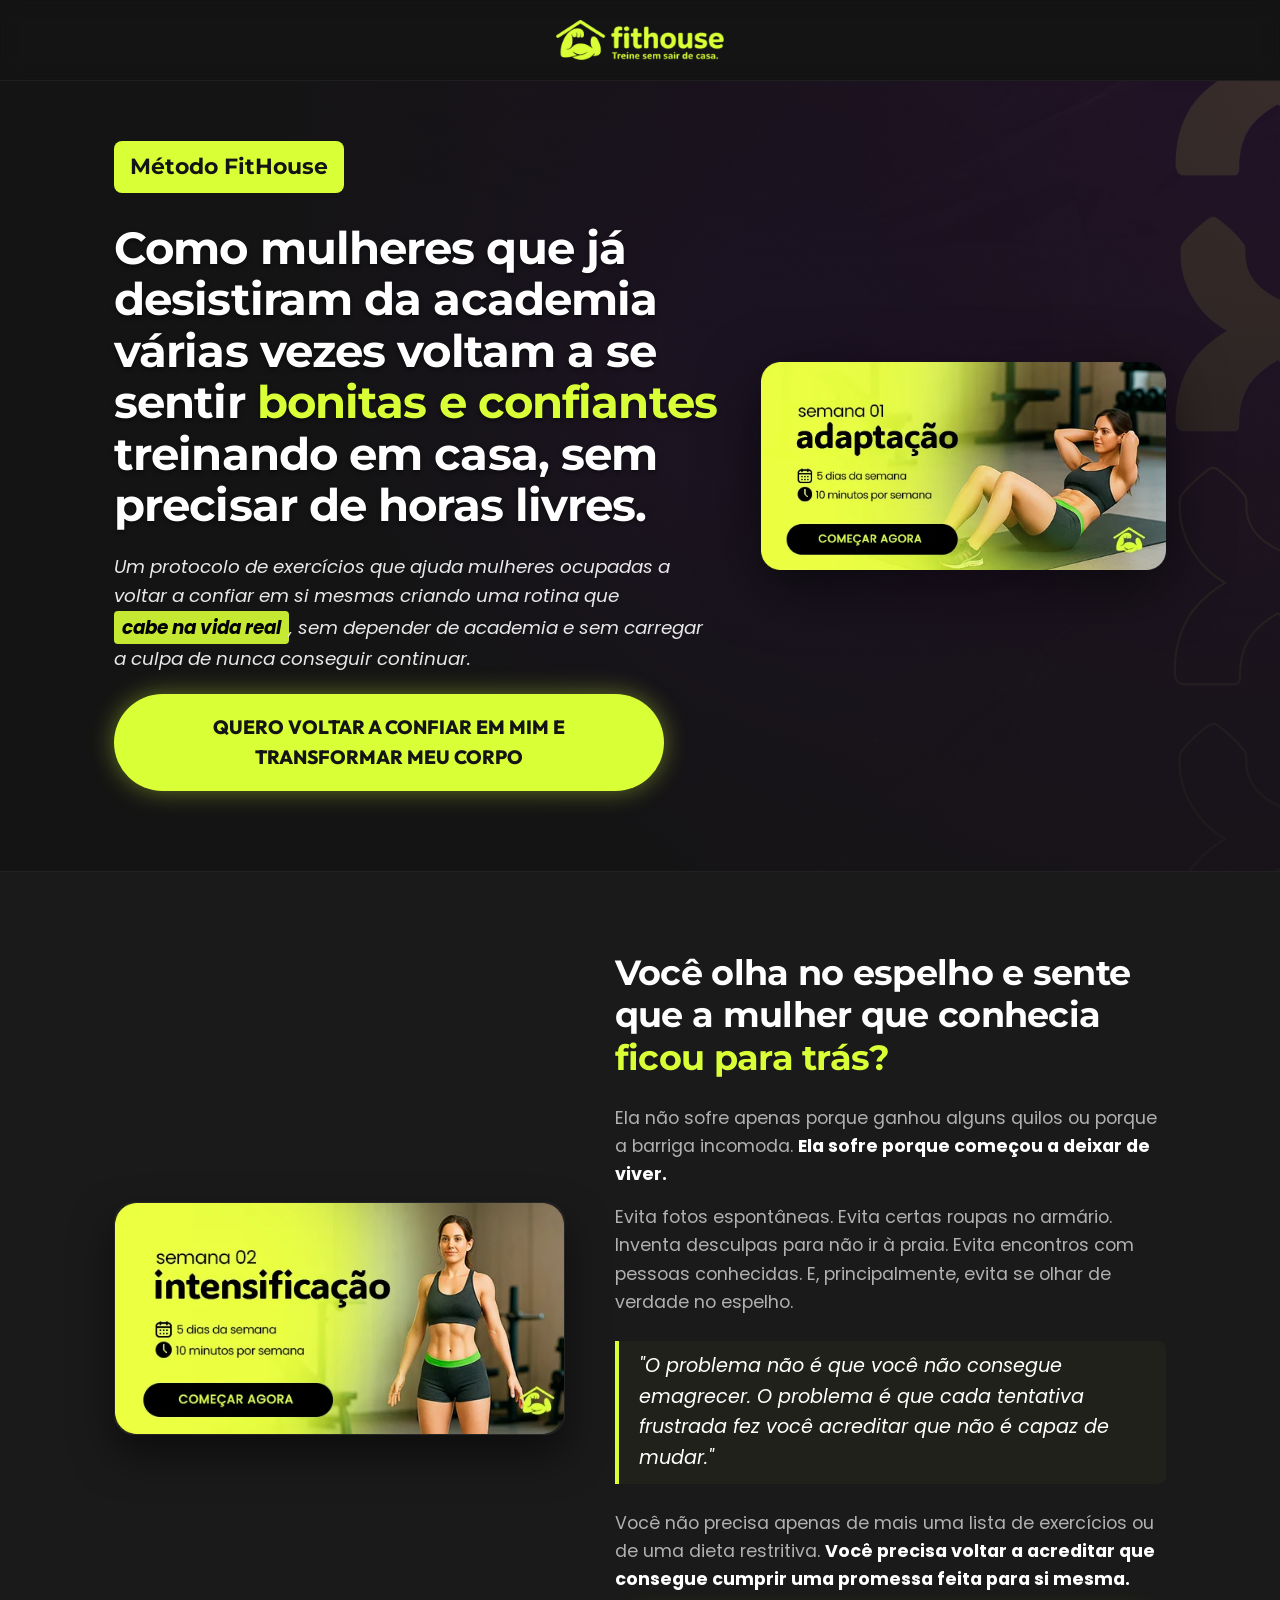
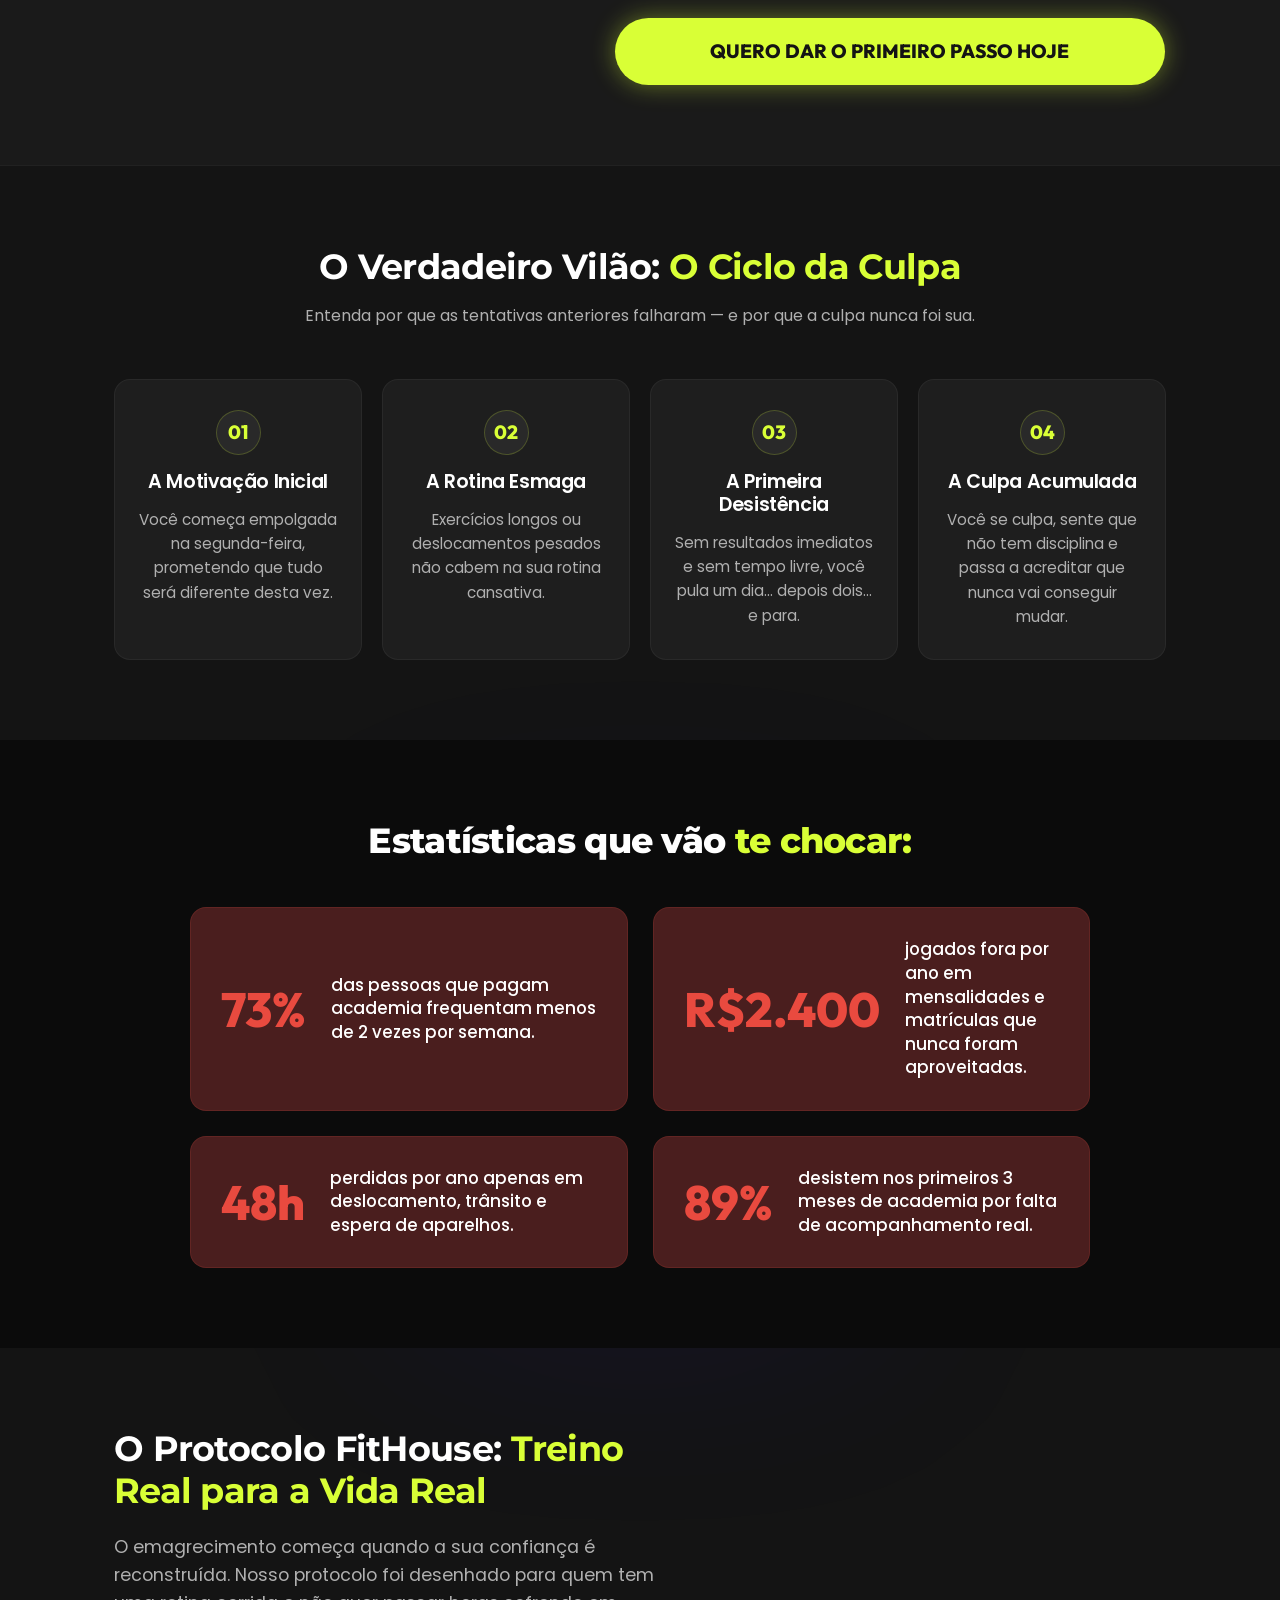
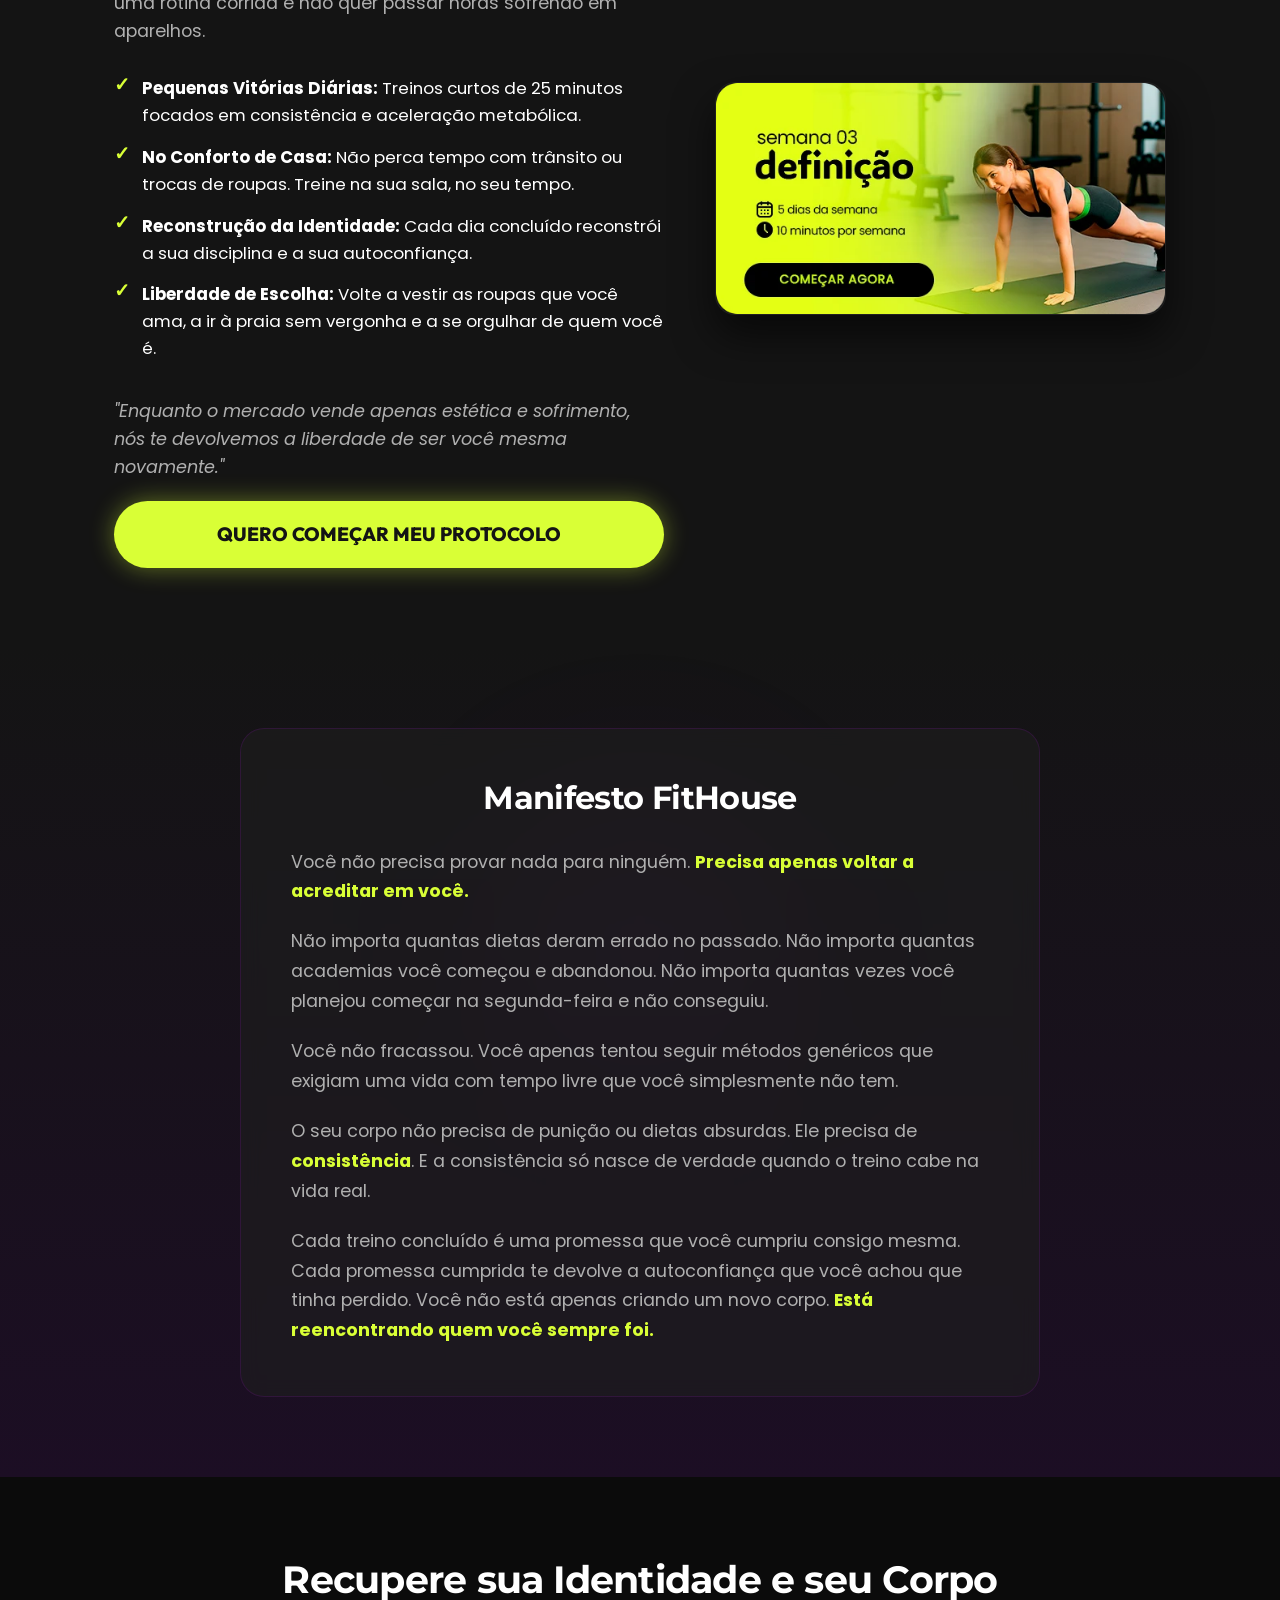
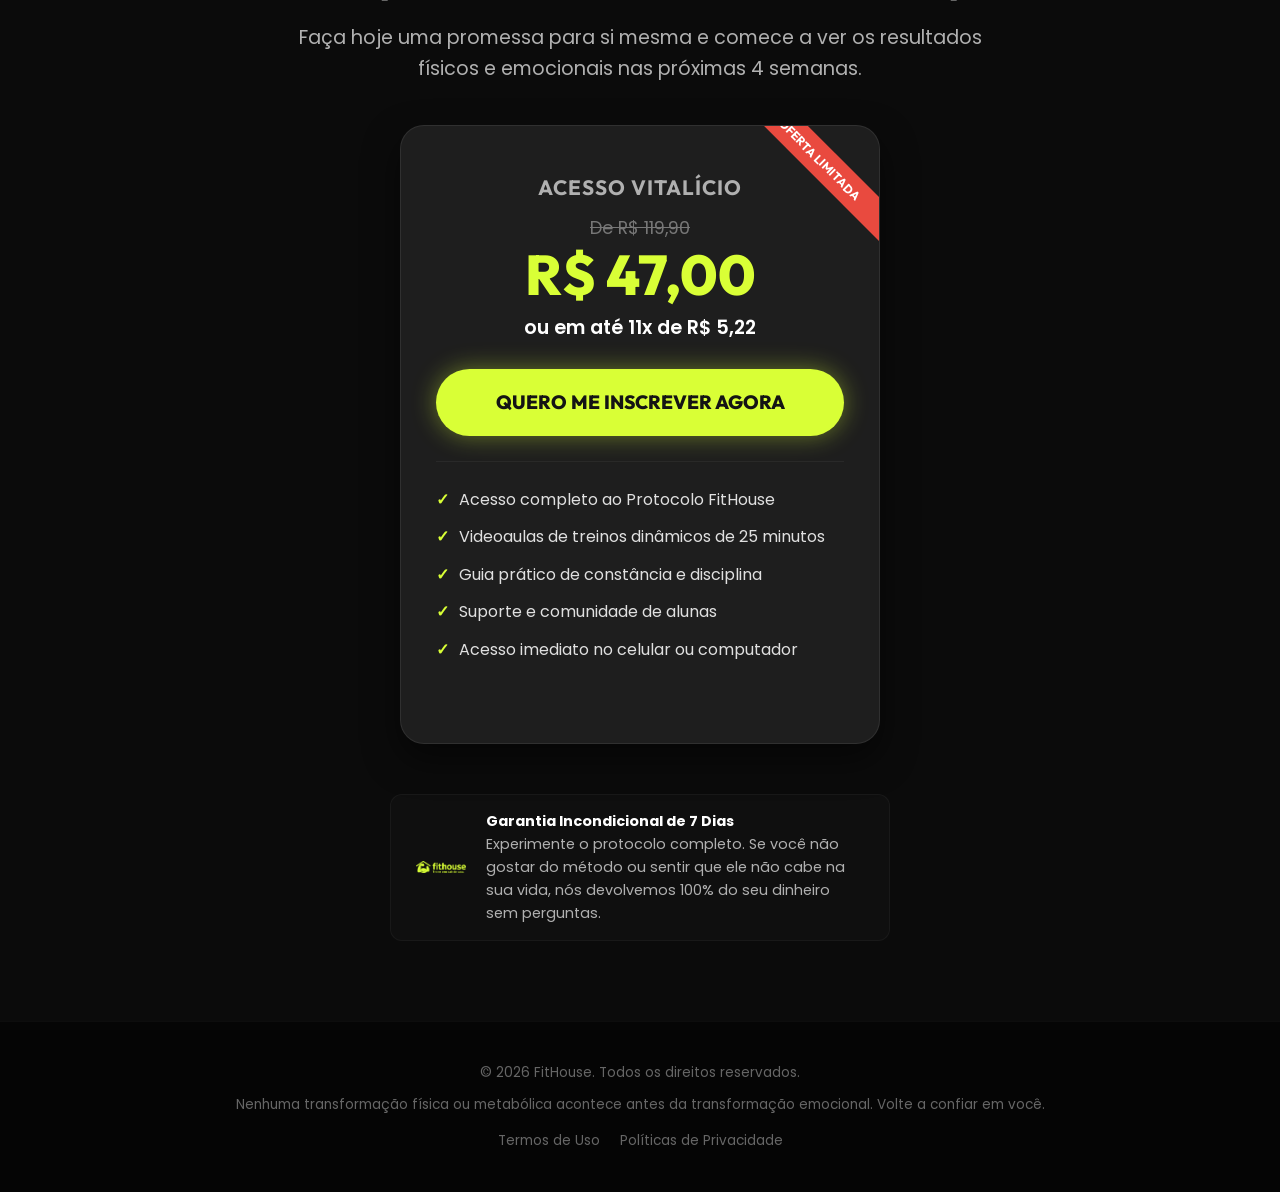
==== PÁGINA DE VENDAS/index.html @ 311f275c "feat: landing page setup" ====
<!DOCTYPE html>
<html lang="pt-BR">

<head>
  <meta charset="UTF-8">
  <meta name="viewport" content="width=device-width, initial-scale=1.0">
  <meta name="description"
    content="Protocolo FitHouse - Volte a confiar em si mesma e conquiste seu corpo definido com apenas 25 minutos diários em casa.">
  <title>Protocolo FitHouse - Volte a Confiar em Você</title>
  <link rel="stylesheet" href="style.css">
  <link rel="shortcut icon" href="../IMAGENS/WEBP/logo.webp" type="image/webp">
</head>

<body>

  <!-- Header -->
  <header>
    <div class="container">
      <img src="../IMAGENS/WEBP/logo.webp" alt="FitHouse Logo" class="logo" id="header-logo">
    </div>
  </header>

  <!-- Hero Section -->
  <section class="hero glow-bg" id="hero-section">
    <div class="container">
      <div class="hero-grid">
        <div class="hero-text">
          <span class="hero-subtag" id="hero-badge">Método FitHouse</span>
          <h1 class="hero-headline" id="main-headline">
            Como mulheres que já desistiram da academia várias vezes voltam a se sentir <span class="text-lime">bonitas
              e confiantes</span> treinando em casa, sem precisar de horas livres.
          </h1>
          <p class="hero-subtitle">
            Um protocolo de exercícios que ajuda mulheres ocupadas a voltar a confiar em si mesmas criando uma rotina
            que <span class="highlight-bg">cabe na vida real</span>, sem depender de academia e sem carregar a culpa de
            nunca conseguir continuar.
          </p>
          <a href="https://pay.kiwify.com.br/qirj2DN" class="btn-cta" id="cta-hero">
            Quero voltar a confiar em mim e transformar meu corpo
          </a>
        </div>
        <div class="hero-image-wrapper">
          <img src="../IMAGENS/WEBP/1.webp" alt="FitHouse Mockup Oficial" class="hero-img" id="hero-mockup">
        </div>
      </div>
    </div>
  </section>

  <!-- Connection / Emotional Section -->
  <section class="emotional section-padding glow-bg" id="connection-section">
    <div class="container">
      <div class="emotional-container">
        <div class="emotional-image">
          <img src="../IMAGENS/WEBP/2.webp" alt="Recuperando a Confiança" id="emotional-img">
        </div>
        <div class="emotional-content">
          <h2 class="emotional-title" id="emotional-headline">
            Você olha no espelho e sente que a mulher que conhecia <span class="text-lime">ficou para trás?</span>
          </h2>
          <div class="emotional-text">
            <p>
              Ela não sofre apenas porque ganhou alguns quilos ou porque a barriga incomoda. <strong>Ela sofre porque
                começou a deixar de viver.</strong>
            </p>
            <p>
              Evita fotos espontâneas. Evita certas roupas no armário. Inventa desculpas para não ir à praia. Evita
              encontros com pessoas conhecidas. E, principalmente, evita se olhar de verdade no espelho.
            </p>
            <div class="emotional-quote" id="emotional-quote-text">
              "O problema não é que você não consegue emagrecer. O problema é que cada tentativa frustrada fez você
              acreditar que não é capaz de mudar."
            </div>
            <p>
              Você não precisa apenas de mais uma lista de exercícios ou de uma dieta restritiva. <strong>Você precisa
                voltar a acreditar que consegue cumprir uma promessa feita para si mesma.</strong>
            </p>
          </div>
          <a href="https://pay.kiwify.com.br/qirj2DN" class="btn-cta" id="cta-emotional">
            Quero dar o primeiro passo hoje
          </a>
        </div>
      </div>
    </div>
  </section>

  <!-- The Guilt Cycle -->
  <section class="cycle section-padding" id="guilt-cycle-section">
    <div class="container">
      <div class="cycle-title-area">
        <h2 id="cycle-headline">O Verdadeiro Vilão: <span class="text-lime">O Ciclo da Culpa</span></h2>
        <p>Entenda por que as tentativas anteriores falharam — e por que a culpa nunca foi sua.</p>
      </div>
      <div class="cycle-grid">
        <div class="cycle-card" id="cycle-card-1">
          <div class="cycle-num">01</div>
          <h3>A Motivação Inicial</h3>
          <p>Você começa empolgada na segunda-feira, prometendo que tudo será diferente desta vez.</p>
        </div>
        <div class="cycle-card" id="cycle-card-2">
          <div class="cycle-num">02</div>
          <h3>A Rotina Esmaga</h3>
          <p>Exercícios longos ou deslocamentos pesados não cabem na sua rotina cansativa.</p>
        </div>
        <div class="cycle-card" id="cycle-card-3">
          <div class="cycle-num">03</div>
          <h3>A Primeira Desistência</h3>
          <p>Sem resultados imediatos e sem tempo livre, você pula um dia... depois dois... e para.</p>
        </div>
        <div class="cycle-card" id="cycle-card-4">
          <div class="cycle-num">04</div>
          <h3>A Culpa Acumulada</h3>
          <p>Você se culpa, sente que não tem disciplina e passa a acreditar que nunca vai conseguir mudar.</p>
        </div>
      </div>
    </div>
  </section>

  <!-- Statistics Section -->
  <section class="stats section-padding glow-bg" id="statistics-section">
    <div class="container">
      <h2 class="stats-title" id="stats-headline">Estatísticas que vão <span class="text-lime">te chocar:</span></h2>
      <div class="stats-grid">
        <div class="stats-card" id="stats-card-1">
          <div class="stats-number">73%</div>
          <div class="stats-desc">das pessoas que pagam academia frequentam menos de 2 vezes por semana.</div>
        </div>
        <div class="stats-card" id="stats-card-2">
          <div class="stats-number">R$2.400</div>
          <div class="stats-desc">jogados fora por ano em mensalidades e matrículas que nunca foram aproveitadas.</div>
        </div>
        <div class="stats-card" id="stats-card-3">
          <div class="stats-number">48h</div>
          <div class="stats-desc">perdidas por ano apenas em deslocamento, trânsito e espera de aparelhos.</div>
        </div>
        <div class="stats-card" id="stats-card-4">
          <div class="stats-number">89%</div>
          <div class="stats-desc">desistem nos primeiros 3 meses de academia por falta de acompanhamento real.</div>
        </div>
      </div>
    </div>
  </section>

  <!-- Presentation / Method -->
  <section class="method section-padding" id="method-section">
    <div class="container">
      <div class="method-grid">
        <div class="method-content">
          <h2 class="method-title" id="method-headline">O Protocolo FitHouse: <span class="text-lime">Treino Real para a
              Vida Real</span></h2>
          <p class="method-text">
            O emagrecimento começa quando a sua confiança é reconstruída. Nosso protocolo foi desenhado para quem tem
            uma rotina corrida e não quer passar horas sofrendo em aparelhos.
          </p>
          <ul class="method-bullets">
            <li>
              <span><strong>Pequenas Vitórias Diárias:</strong> Treinos curtos de 25 minutos focados em consistência e
                aceleração metabólica.</span>
            </li>
            <li>
              <span><strong>No Conforto de Casa:</strong> Não perca tempo com trânsito ou trocas de roupas. Treine na
                sua sala, no seu tempo.</span>
            </li>
            <li>
              <span><strong>Reconstrução da Identidade:</strong> Cada dia concluído reconstrói a sua disciplina e a sua
                autoconfiança.</span>
            </li>
            <li>
              <span><strong>Liberdade de Escolha:</strong> Volte a vestir as roupas que você ama, a ir à praia sem
                vergonha e a se orgulhar de quem você é.</span>
            </li>
          </ul>
          <p class="method-text" style="margin-top: 15px; font-style: italic;">
            "Enquanto o mercado vende apenas estética e sofrimento, nós te devolvemos a liberdade de ser você mesma
            novamente."
          </p>
          <a href="https://pay.kiwify.com.br/qirj2DN" class="btn-cta" id="cta-method">
            Quero começar meu protocolo
          </a>
        </div>
        <div class="method-image">
          <img src="../IMAGENS/WEBP/3.webp" alt="Exercício Prático FitHouse" id="method-img">
        </div>
      </div>
    </div>
  </section>

  <!-- Manifesto Section -->
  <section class="manifesto section-padding glow-bg" id="manifesto-section">
    <div class="container">
      <div class="manifesto-box">
        <h2 class="manifesto-title" id="manifesto-headline">Manifesto FitHouse</h2>
        <div class="manifesto-text">
          <p>Você não precisa provar nada para ninguém. <strong>Precisa apenas voltar a acreditar em você.</strong></p>
          <p>Não importa quantas dietas deram errado no passado. Não importa quantas academias você começou e abandonou.
            Não importa quantas vezes você planejou começar na segunda-feira e não conseguiu.</p>
          <p>Você não fracassou. Você apenas tentou seguir métodos genéricos que exigiam uma vida com tempo livre que
            você simplesmente não tem.</p>
          <p>O seu corpo não precisa de punição ou dietas absurdas. Ele precisa de <strong>consistência</strong>. E a
            consistência só nasce de verdade quando o treino cabe na vida real.</p>
          <p>Cada treino concluído é uma promessa que você cumpriu consigo mesma. Cada promessa cumprida te devolve a
            autoconfiança que você achou que tinha perdido. Você não está apenas criando um novo corpo. <strong>Está
              reencontrando quem você sempre foi.</strong></p>
        </div>
      </div>
    </div>
  </section>

  <!-- Pricing / Checkout Section -->
  <section class="checkout section-padding glow-bg" id="checkout-pricing-section">
    <div class="container">
      <h2 class="checkout-headline" id="checkout-headline-text">Recupere sua Identidade e seu Corpo</h2>
      <p class="checkout-subtitle">
        Faça hoje uma promessa para si mesma e comece a ver os resultados físicos e emocionais nas próximas 4 semanas.
      </p>

      <!-- Pricing Box -->
      <div class="pricing-box" id="pricing-box-card">
        <div class="pricing-name">Acesso Vitalício</div>
        <div class="price-old">De R$ 119,90</div>
        <div class="price-new">R$ 47,00</div>
        <div class="price-installments">ou em até 11x de R$ 5,22</div>

        <a href="https://pay.kiwify.com.br/qirj2DN" class="btn-cta" id="cta-pricing-buy">
          Quero me inscrever agora
        </a>

        <ul class="pricing-features">
          <li>Acesso completo ao Protocolo FitHouse</li>
          <li>Videoaulas de treinos dinâmicos de 25 minutos</li>
          <li>Guia prático de constância e disciplina</li>
          <li>Suporte e comunidade de alunas</li>
          <li>Acesso imediato no celular ou computador</li>
        </ul>
      </div>

      <!-- Guarantee Box -->
      <div class="guarantee-box" id="guarantee-badge">
        <img src="../IMAGENS/WEBP/logo.webp" alt="Garantia FitHouse" style="width: 50px; height: auto;">
        <div class="guarantee-text">
          <p><strong>Garantia Incondicional de 7 Dias</strong></p>
          <p>Experimente o protocolo completo. Se você não gostar do método ou sentir que ele não cabe na sua vida, nós
            devolvemos 100% do seu dinheiro sem perguntas.</p>
        </div>
      </div>

    </div>
  </section>

  <!-- Footer -->
  <footer>
    <div class="container">
      <p>&copy; 2026 FitHouse. Todos os direitos reservados.</p>
      <p>Nenhuma transformação física ou metabólica acontece antes da transformação emocional. Volte a confiar em você.
      </p>
      <div class="footer-links">
        <a href="#">Termos de Uso</a>
        <a href="#">Políticas de Privacidade</a>
      </div>
    </div>
  </footer>

</body>

</html>
---- PÁGINA DE VENDAS/style.css ----
@import url('https://fonts.googleapis.com/css2?family=Montserrat:ital,wght@0,300;0,400;0,600;0,700;0,800;1,400;1,700&family=Poppins:wght@400;500;600;700&family=Outfit:wght@400;600;700;800&display=swap');

/* Design Tokens & Variables */
:root {
  --bg-color: #141414;
  --text-primary: #FFFFFF;
  --text-secondary: #B0B0B0;
  --accent-lime: #D9FF36;
  --accent-lime-hover: #c4e62d;
  --accent-purple: #A713DC;
  --accent-blue: #0207FD;
  --bg-wine: #4A1E1E;
  --accent-red: #E94A3F;
  --card-bg: #1e1e1e;
  --font-montserrat: 'Montserrat', sans-serif;
  --font-poppins: 'Poppins', sans-serif;
  --font-outfit: 'Outfit', sans-serif;
  --max-width: 1100px;
}

/* Reset & Base Styles */
* {
  margin: 0;
  padding: 0;
  box-sizing: border-box;
  scroll-behavior: smooth;
}

body {
  background-color: var(--bg-color);
  color: var(--text-primary);
  font-family: var(--font-poppins);
  line-height: 1.6;
  overflow-x: hidden;
  -webkit-font-smoothing: antialiased;
}

a {
  text-decoration: none;
  color: inherit;
}

img {
  max-width: 100%;
  height: auto;
  display: block;
}

/* Typography Utilities */
h1,
h2,
h3,
h4 {
  font-family: var(--font-montserrat);
  font-weight: 700;
  letter-spacing: -0.02em;
  line-height: 1.2;
}

p {
  color: var(--text-secondary);
}

.text-lime {
  color: var(--accent-lime);
}

.highlight-bg {
  background-color: var(--accent-lime);
  color: #000000 !important;
  padding: 2px 8px;
  border-radius: 4px;
  font-weight: 700;
  display: inline-block;
}

/* Layout Containers */
.container {
  width: 100%;
  max-width: var(--max-width);
  margin: 0 auto;
  padding: 0 24px;
}

.section-padding {
  padding: 80px 0;
}

@media (max-width: 768px) {
  .section-padding {
    padding: 50px 0;
  }
}

/* Glow Background Effects */
.glow-bg {
  position: relative;
}

.glow-bg::before {
  content: "";
  position: absolute;
  top: 10%;
  left: 50%;
  transform: translateX(-50%);
  width: 600px;
  height: 600px;
  background: radial-gradient(circle, rgba(167, 19, 220, 0.15) 0%, rgba(2, 7, 253, 0.05) 50%, rgba(0, 0, 0, 0) 100%);
  z-index: -1;
  pointer-events: none;
  filter: blur(80px);
}

/* Header */
header {
  padding: 20px 0;
  background-color: rgba(20, 20, 20, 0.8);
  backdrop-filter: blur(10px);
  position: sticky;
  top: 0;
  z-index: 100;
  border-bottom: 1px solid rgba(255, 255, 255, 0.05);
}

header .container {
  display: flex;
  justify-content: center;
  align-items: center;
}

.logo {
  height: 40px;
  width: auto;
}

/* Buttons (CTA) */
.btn-cta {
  display: inline-block;
  background-color: var(--accent-lime);
  color: var(--bg-color);
  font-family: var(--font-outfit);
  font-weight: 800;
  font-size: 1.2rem;
  text-transform: uppercase;
  padding: 18px 36px;
  border-radius: 50px;
  border: none;
  cursor: pointer;
  box-shadow: 0 0 25px rgba(217, 255, 54, 0.4);
  transition: all 0.3s cubic-bezier(0.25, 0.8, 0.25, 1);
  text-align: center;
  width: 100%;
  max-width: 550px;
  animation: pulse 2s infinite;
}

.btn-cta:hover {
  background-color: var(--accent-lime-hover);
  box-shadow: 0 0 35px rgba(217, 255, 54, 0.6);
  transform: translateY(-2px);
}

.btn-cta:active {
  transform: translateY(1px);
}

@keyframes pulse {
  0% {
    box-shadow: 0 0 0 0 rgba(217, 255, 54, 0.5);
  }

  70% {
    box-shadow: 0 0 0 15px rgba(217, 255, 54, 0);
  }

  100% {
    box-shadow: 0 0 0 0 rgba(217, 255, 54, 0);
  }
}

/* Hero Section */
.hero {
  position: relative;
  overflow: hidden;
  padding: 60px 0 80px 0;
  background: radial-gradient(circle at top right, rgba(167, 19, 220, 0.1) 0%, rgba(20, 20, 20, 1) 70%);
}

.hero::after {
  content: '';
  position: absolute;
  width: 100%;
  height: 100%;
  top: 0;
  left: 0;
  background-image: url('../IMAGENS/WEBP/backgound.webp');
  background-size: cover;
  background-position: center;
  opacity: 0.12;
  z-index: -2;
  pointer-events: none;
}

.hero-grid {
  display: grid;
  grid-template-columns: 1.2fr 0.8fr;
  gap: 40px;
  align-items: center;
}

.hero-text {
  display: flex;
  flex-direction: column;
  gap: 20px;
  align-items: flex-start;
}

.hero-headline {
  font-size: 2.8rem;
  line-height: 1.15;
  color: var(--text-primary);
  text-shadow: 0 2px 4px rgba(0, 0, 0, 0.5);
}

.hero-headline span.gradient {
  background: linear-gradient(135deg, #FFF 40%, var(--accent-lime) 100%);
  -webkit-background-clip: text;
  -webkit-text-fill-color: transparent;
}

.hero-subtag {
  font-family: var(--font-montserrat);
  font-size: 1.4rem;
  font-weight: 700;
  background-color: var(--accent-lime);
  color: var(--bg-color);
  padding: 8px 16px;
  border-radius: 8px;
  margin-bottom: 10px;
}

.hero-subtitle {
  font-size: 1.15rem;
  color: var(--text-primary);
  opacity: 0.9;
  font-style: italic;
  font-weight: 400;
  max-width: 600px;
}

.hero-subtitle span {
  color: var(--accent-lime);
  font-weight: 700;
}

.hero-image-wrapper {
  position: relative;
  display: flex;
  justify-content: center;
}

.hero-image-wrapper::before {
  content: "";
  position: absolute;
  width: 110%;
  height: 110%;
  background: radial-gradient(circle, rgba(167, 19, 220, 0.25) 0%, rgba(0, 0, 0, 0) 70%);
  z-index: -1;
  filter: blur(30px);
}

.hero-img {
  width: 100%;
  max-width: 440px;
  filter: drop-shadow(0 15px 30px rgba(0, 0, 0, 0.6));
  animation: float 6s ease-in-out infinite;
}

@keyframes float {
  0% {
    transform: translateY(0px);
  }

  50% {
    transform: translateY(-12px);
  }

  100% {
    transform: translateY(0px);
  }
}

@media (max-width: 991px) {
  .hero-grid {
    grid-template-columns: 1fr;
    text-align: center;
    gap: 30px;
  }

  .hero-text {
    align-items: center;
  }

  .hero-headline {
    font-size: 2.2rem;
  }

  .hero-image-wrapper {
    order: -1;
    /* Image first on mobile */
  }

  .hero-img {
    max-width: 320px;
  }
}

/* Emotional Section */
.emotional {
  background-color: #1a1a1a;
  border-top: 1px solid rgba(255, 255, 255, 0.03);
  border-bottom: 1px solid rgba(255, 255, 255, 0.03);
}

.emotional-container {
  display: grid;
  grid-template-columns: 0.9fr 1.1fr;
  gap: 50px;
  align-items: center;
}

.emotional-image {
  border-radius: 20px;
  overflow: hidden;
  box-shadow: 0 20px 40px rgba(0, 0, 0, 0.5);
  border: 1px solid rgba(255, 255, 255, 0.05);
}

.emotional-image img {
  width: 100%;
  transition: transform 0.5s ease;
}

.emotional-image:hover img {
  transform: scale(1.03);
}

.emotional-content {
  display: flex;
  flex-direction: column;
  gap: 25px;
}

.emotional-title {
  font-size: 2.2rem;
  color: var(--text-primary);
  line-height: 1.2;
}

.emotional-text {
  font-size: 1.1rem;
  color: var(--text-secondary);
  display: flex;
  flex-direction: column;
  gap: 15px;
}

.emotional-text strong {
  color: var(--text-primary);
}

.emotional-quote {
  border-left: 4px solid var(--accent-lime);
  padding-left: 20px;
  margin: 10px 0;
  font-style: italic;
  font-size: 1.2rem;
  color: #fff;
  background: rgba(217, 255, 54, 0.03);
  padding-top: 10px;
  padding-bottom: 10px;
  border-radius: 0 8px 8px 0;
}

@media (max-width: 991px) {
  .emotional-container {
    grid-template-columns: 1fr;
    gap: 30px;
  }

  .emotional-title {
    font-size: 1.8rem;
  }
}

/* The Guilt Cycle */
.cycle-title-area {
  text-align: center;
  margin-bottom: 50px;
}

.cycle-title-area h2 {
  font-size: 2.2rem;
  margin-bottom: 15px;
}

.cycle-grid {
  display: grid;
  grid-template-columns: repeat(4, 1fr);
  gap: 20px;
  position: relative;
}

.cycle-card {
  background-color: var(--card-bg);
  padding: 30px 24px;
  border-radius: 16px;
  border: 1px solid rgba(255, 255, 255, 0.05);
  display: flex;
  flex-direction: column;
  align-items: center;
  text-align: center;
  gap: 15px;
  position: relative;
  transition: all 0.3s ease;
}

.cycle-card:hover {
  transform: translateY(-5px);
  border-color: rgba(217, 255, 54, 0.2);
  box-shadow: 0 10px 25px rgba(0, 0, 0, 0.3);
}

.cycle-num {
  width: 45px;
  height: 45px;
  border-radius: 50%;
  background-color: rgba(255, 255, 255, 0.05);
  display: flex;
  justify-content: center;
  align-items: center;
  font-family: var(--font-outfit);
  font-weight: 800;
  font-size: 1.2rem;
  color: var(--accent-lime);
  border: 1px solid rgba(217, 255, 54, 0.2);
}

.cycle-card h3 {
  font-size: 1.2rem;
  font-family: var(--font-poppins);
  font-weight: 600;
}

.cycle-card p {
  font-size: 0.95rem;
}

@media (max-width: 991px) {
  .cycle-grid {
    grid-template-columns: repeat(2, 1fr);
  }
}

@media (max-width: 576px) {
  .cycle-grid {
    grid-template-columns: 1fr;
  }
}

/* Statistics Section */
.stats {
  background-color: #0b0b0b;
}

.stats-title {
  text-align: center;
  font-size: 2.2rem;
  margin-bottom: 45px;
  font-family: var(--font-montserrat);
  font-weight: 800;
}

.stats-grid {
  display: grid;
  grid-template-columns: repeat(2, 1fr);
  gap: 25px;
  max-width: 900px;
  margin: 0 auto;
}

.stats-card {
  background-color: var(--bg-wine);
  border-radius: 16px;
  padding: 30px;
  border: 1px solid rgba(233, 74, 63, 0.15);
  display: flex;
  align-items: center;
  gap: 25px;
  transition: transform 0.3s ease;
}

.stats-card:hover {
  transform: scale(1.02);
}

.stats-number {
  font-family: var(--font-outfit);
  font-size: 3rem;
  font-weight: 800;
  color: var(--accent-red);
  line-height: 1;
  white-space: nowrap;
}

.stats-desc {
  font-family: var(--font-poppins);
  font-weight: 500;
  font-size: 1.05rem;
  color: #FFFFFF;
  line-height: 1.4;
}

@media (max-width: 768px) {
  .stats-grid {
    grid-template-columns: 1fr;
  }

  .stats-card {
    padding: 20px;
    gap: 15px;
  }

  .stats-number {
    font-size: 2.5rem;
  }

  .stats-desc {
    font-size: 0.95rem;
  }
}

/* Method Section */
.method-grid {
  display: grid;
  grid-template-columns: 1.1fr 0.9fr;
  gap: 50px;
  align-items: center;
}

.method-content {
  display: flex;
  flex-direction: column;
  gap: 20px;
}

.method-title {
  font-size: 2.2rem;
}

.method-text {
  font-size: 1.1rem;
}

.method-bullets {
  list-style: none;
  display: flex;
  flex-direction: column;
  gap: 15px;
  margin-top: 10px;
}

.method-bullets li {
  display: flex;
  align-items: flex-start;
  gap: 12px;
  font-size: 1.05rem;
}

.method-bullets li::before {
  content: "✓";
  color: var(--accent-lime);
  font-weight: 900;
  font-size: 1.2rem;
  line-height: 1;
}

.method-bullets strong {
  color: #fff;
}

.method-image {
  border-radius: 20px;
  overflow: hidden;
  box-shadow: 0 20px 40px rgba(0, 0, 0, 0.6);
  border: 1px solid rgba(255, 255, 255, 0.05);
}

@media (max-width: 991px) {
  .method-grid {
    grid-template-columns: 1fr;
    gap: 35px;
  }

  .method-image {
    max-width: 500px;
    margin: 0 auto;
  }
}

/* Manifesto Section */
.manifesto {
  background: linear-gradient(180deg, #141414 0%, #1c0e24 100%);
  position: relative;
  overflow: hidden;
}

.manifesto::before {
  content: "";
  position: absolute;
  bottom: 0;
  right: 0;
  width: 400px;
  height: 400px;
  background: radial-gradient(circle, rgba(167, 19, 220, 0.1) 0%, rgba(0, 0, 0, 0) 70%);
  z-index: 1;
  pointer-events: none;
}

.manifesto-box {
  background-color: rgba(30, 30, 30, 0.6);
  backdrop-filter: blur(10px);
  border-radius: 24px;
  padding: 50px;
  border: 1px solid rgba(167, 19, 220, 0.15);
  max-width: 800px;
  margin: 0 auto;
  position: relative;
  z-index: 2;
}

.manifesto-title {
  text-align: center;
  font-size: 2rem;
  margin-bottom: 30px;
  color: #FFF;
  font-family: var(--font-montserrat);
}

.manifesto-text {
  display: flex;
  flex-direction: column;
  gap: 20px;
  font-family: var(--font-poppins);
  font-size: 1.1rem;
  line-height: 1.7;
  color: #e0e0e0;
}

.manifesto-text p strong {
  color: var(--accent-lime);
}

@media (max-width: 768px) {
  .manifesto-box {
    padding: 30px 20px;
  }

  .manifesto-title {
    font-size: 1.6rem;
  }

  .manifesto-text {
    font-size: 1rem;
  }
}

/* Final CTA / Pricing */
.checkout {
  text-align: center;
  background-color: #0b0b0b;
}

.checkout-headline {
  font-size: 2.4rem;
  margin-bottom: 20px;
}

.checkout-subtitle {
  font-size: 1.2rem;
  margin-bottom: 40px;
  max-width: 700px;
  margin-left: auto;
  margin-right: auto;
}

.pricing-box {
  background-color: var(--card-bg);
  border-radius: 24px;
  padding: 45px 35px;
  max-width: 480px;
  margin: 0 auto 50px auto;
  border: 1px solid rgba(255, 255, 255, 0.08);
  box-shadow: 0 15px 35px rgba(0, 0, 0, 0.5);
  position: relative;
  overflow: hidden;
}

.pricing-box::before {
  content: "OFERTA LIMITADA";
  position: absolute;
  top: 18px;
  right: -55px;
  background-color: var(--accent-red);
  color: #fff;
  font-size: 0.75rem;
  font-weight: 700;
  padding: 6px 60px;
  transform: rotate(45deg);
  font-family: var(--font-outfit);
}

.pricing-name {
  font-family: var(--font-outfit);
  font-size: 1.3rem;
  font-weight: 700;
  color: var(--text-secondary);
  text-transform: uppercase;
  letter-spacing: 0.05em;
  margin-bottom: 10px;
}

.price-old {
  font-size: 1.1rem;
  text-decoration: line-through;
  color: #777;
  margin-bottom: 5px;
}

.price-new {
  font-family: var(--font-outfit);
  font-size: 3.5rem;
  font-weight: 800;
  color: var(--accent-lime);
  line-height: 1;
  margin-bottom: 10px;
}

.price-installments {
  font-size: 1.2rem;
  color: #fff;
  font-weight: 600;
  margin-bottom: 25px;
}

.pricing-features {
  list-style: none;
  text-align: left;
  display: flex;
  flex-direction: column;
  gap: 12px;
  margin: 25px 0 35px 0;
  border-top: 1px solid rgba(255, 255, 255, 0.05);
  padding-top: 25px;
}

.pricing-features li {
  display: flex;
  align-items: center;
  gap: 10px;
  font-size: 1rem;
  color: #e0e0e0;
}

.pricing-features li::before {
  content: "✓";
  color: var(--accent-lime);
  font-weight: 700;
}

.guarantee-box {
  display: flex;
  align-items: center;
  justify-content: center;
  gap: 20px;
  max-width: 500px;
  margin: 0 auto;
  background-color: rgba(255, 255, 255, 0.02);
  padding: 15px 25px;
  border-radius: 12px;
  border: 1px solid rgba(255, 255, 255, 0.04);
}

.guarantee-text {
  text-align: left;
  font-size: 0.9rem;
  color: var(--text-secondary);
}

.guarantee-text strong {
  color: #fff;
}

@media (max-width: 768px) {
  .checkout-headline {
    font-size: 1.8rem;
  }

  .checkout-subtitle {
    font-size: 1rem;
  }

  .pricing-box {
    padding: 35px 20px;
  }

  .price-new {
    font-size: 2.8rem;
  }
}

/* Footer styling */
footer {
  background-color: #050505;
  padding: 40px 0;
  border-top: 1px solid rgba(255, 255, 255, 0.03);
  color: #666;
  font-size: 0.85rem;
  text-align: center;
}

footer p {
  color: #666;
  margin-bottom: 10px;
}

.footer-links {
  display: flex;
  justify-content: center;
  gap: 20px;
  margin-top: 15px;
}

.footer-links a:hover {
  color: #999;
}
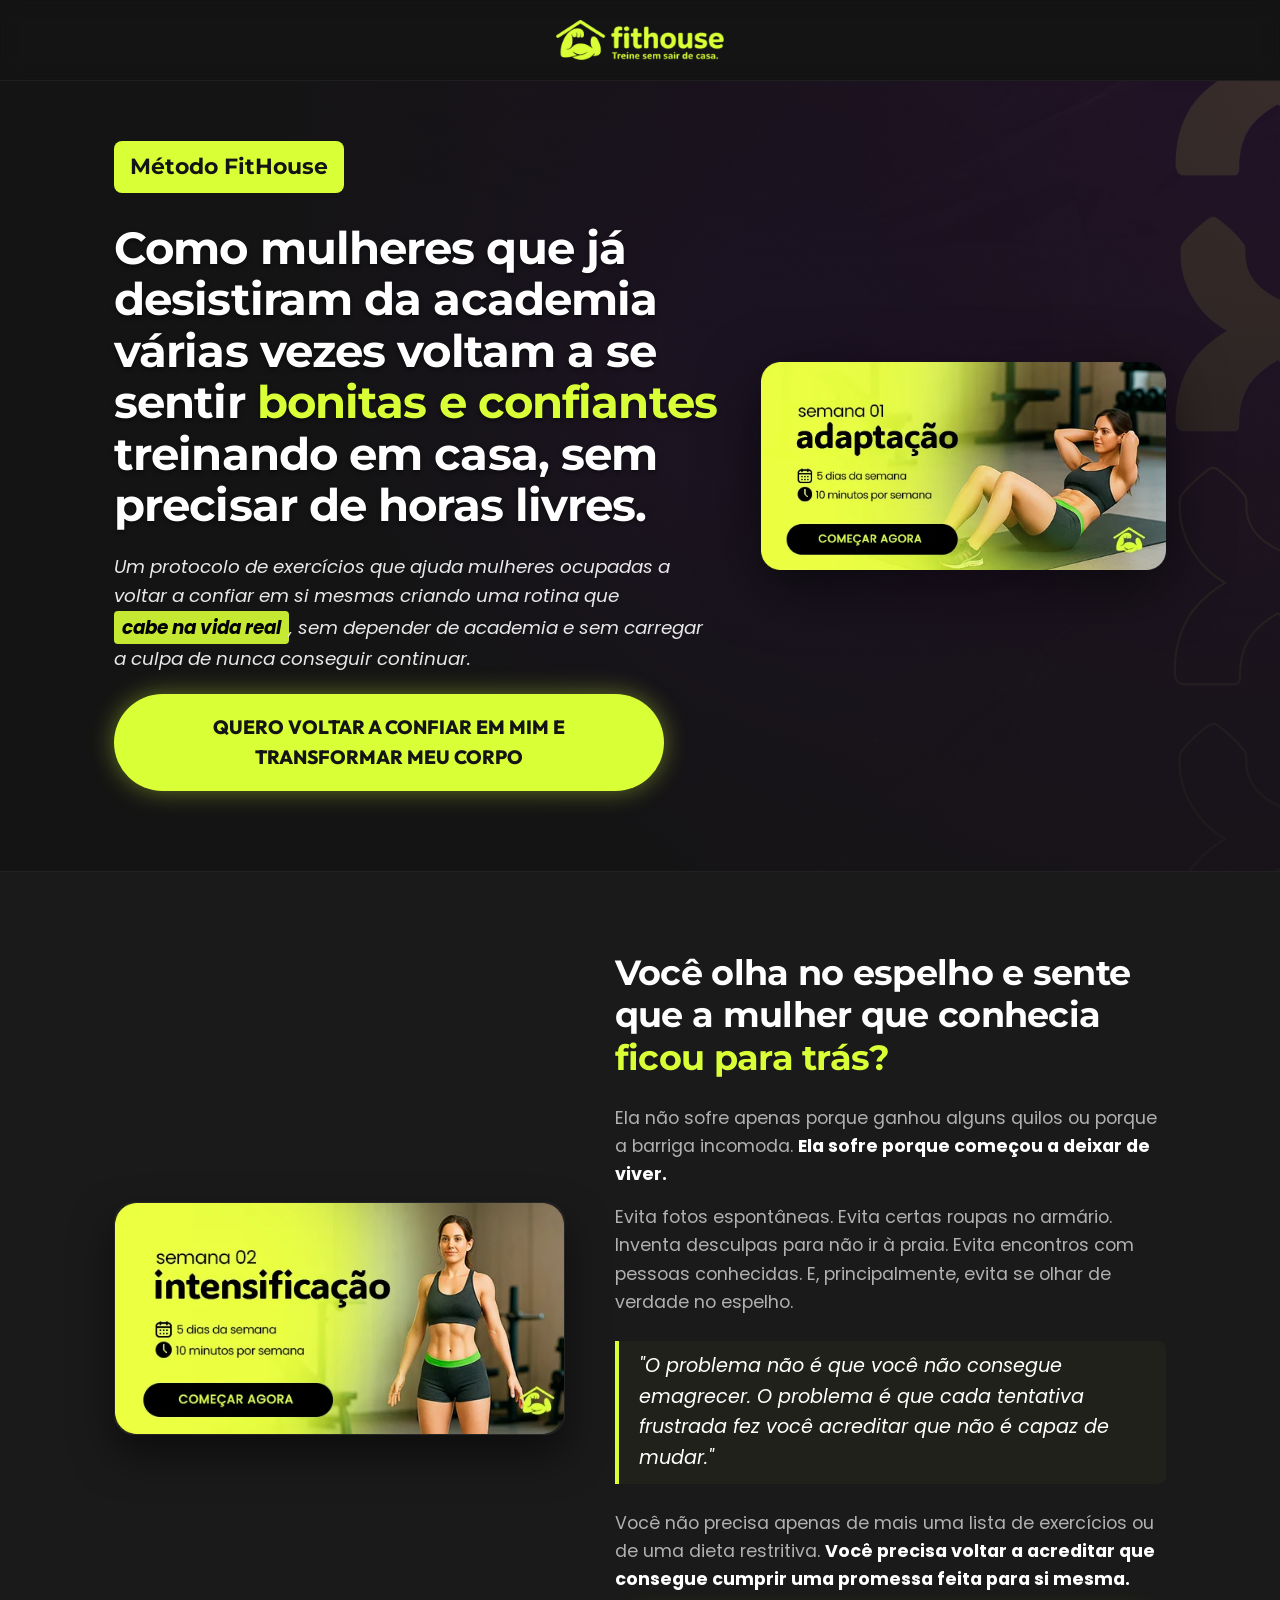
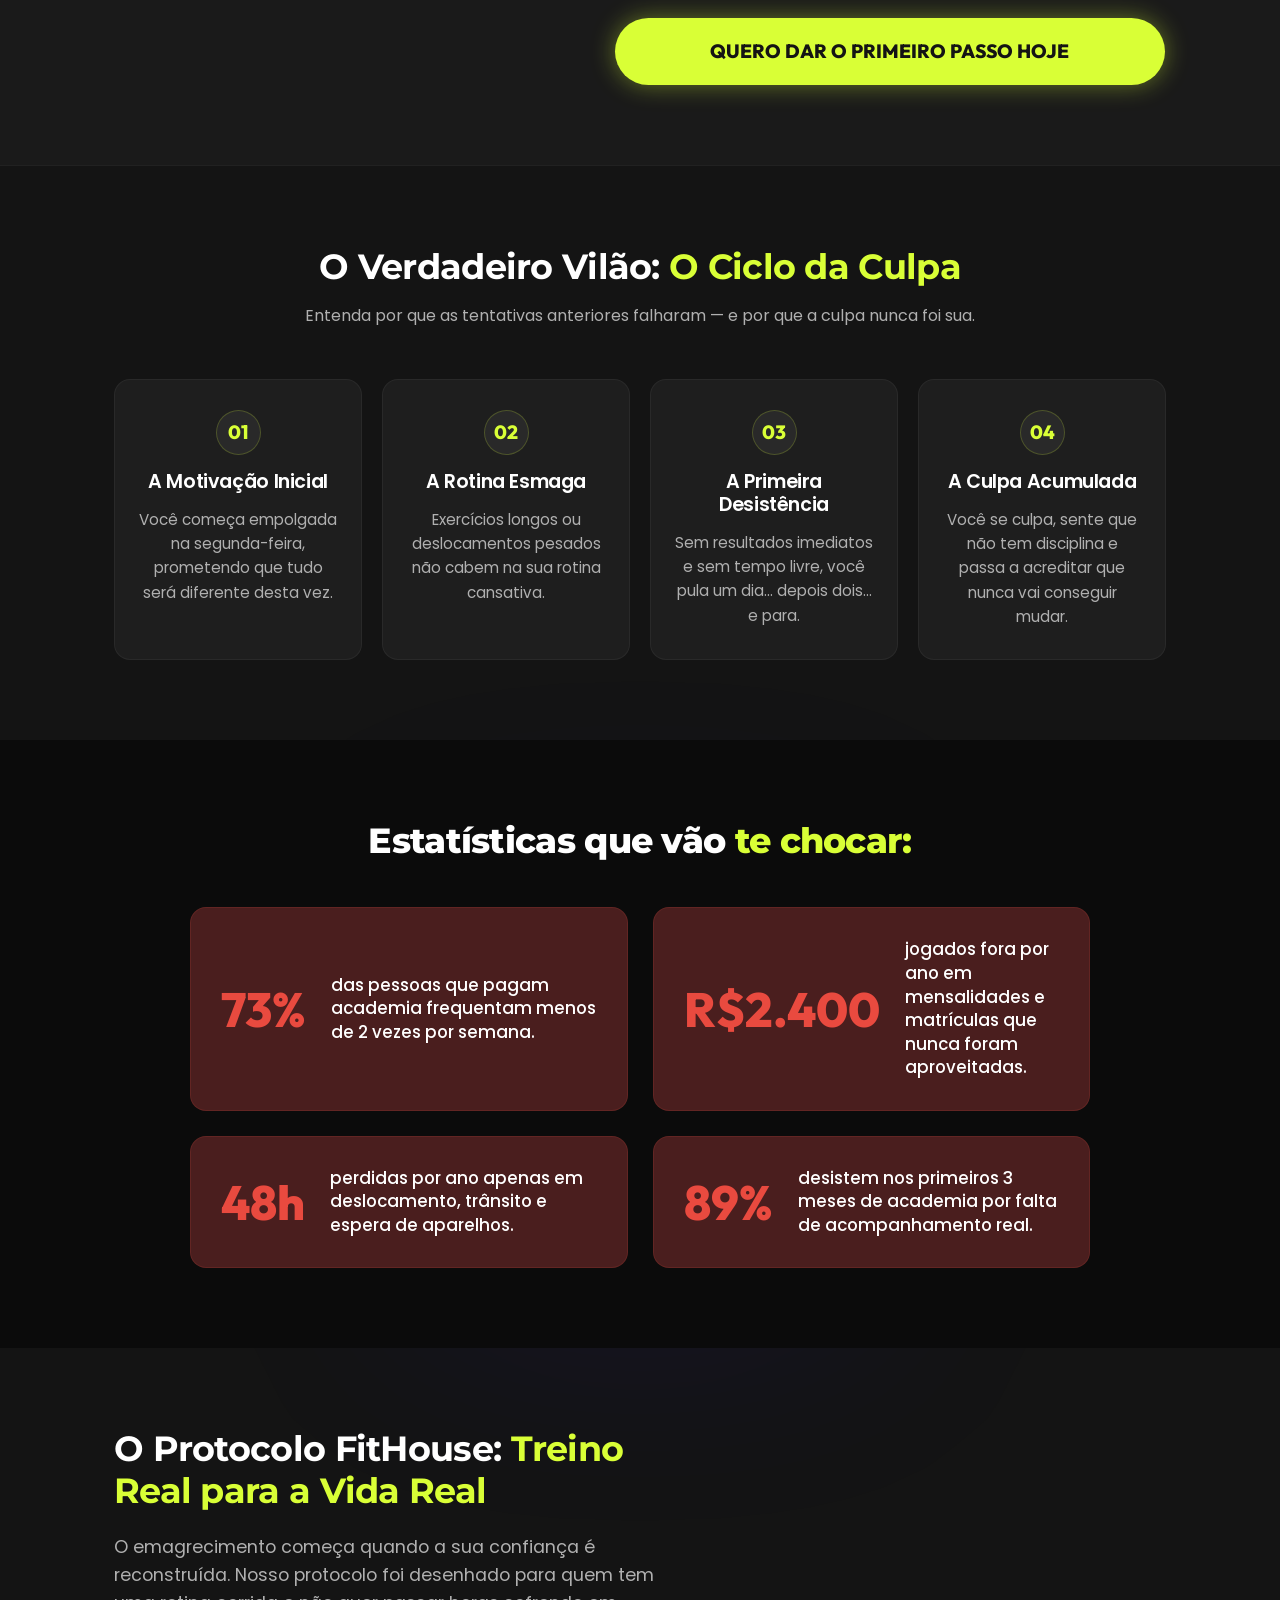
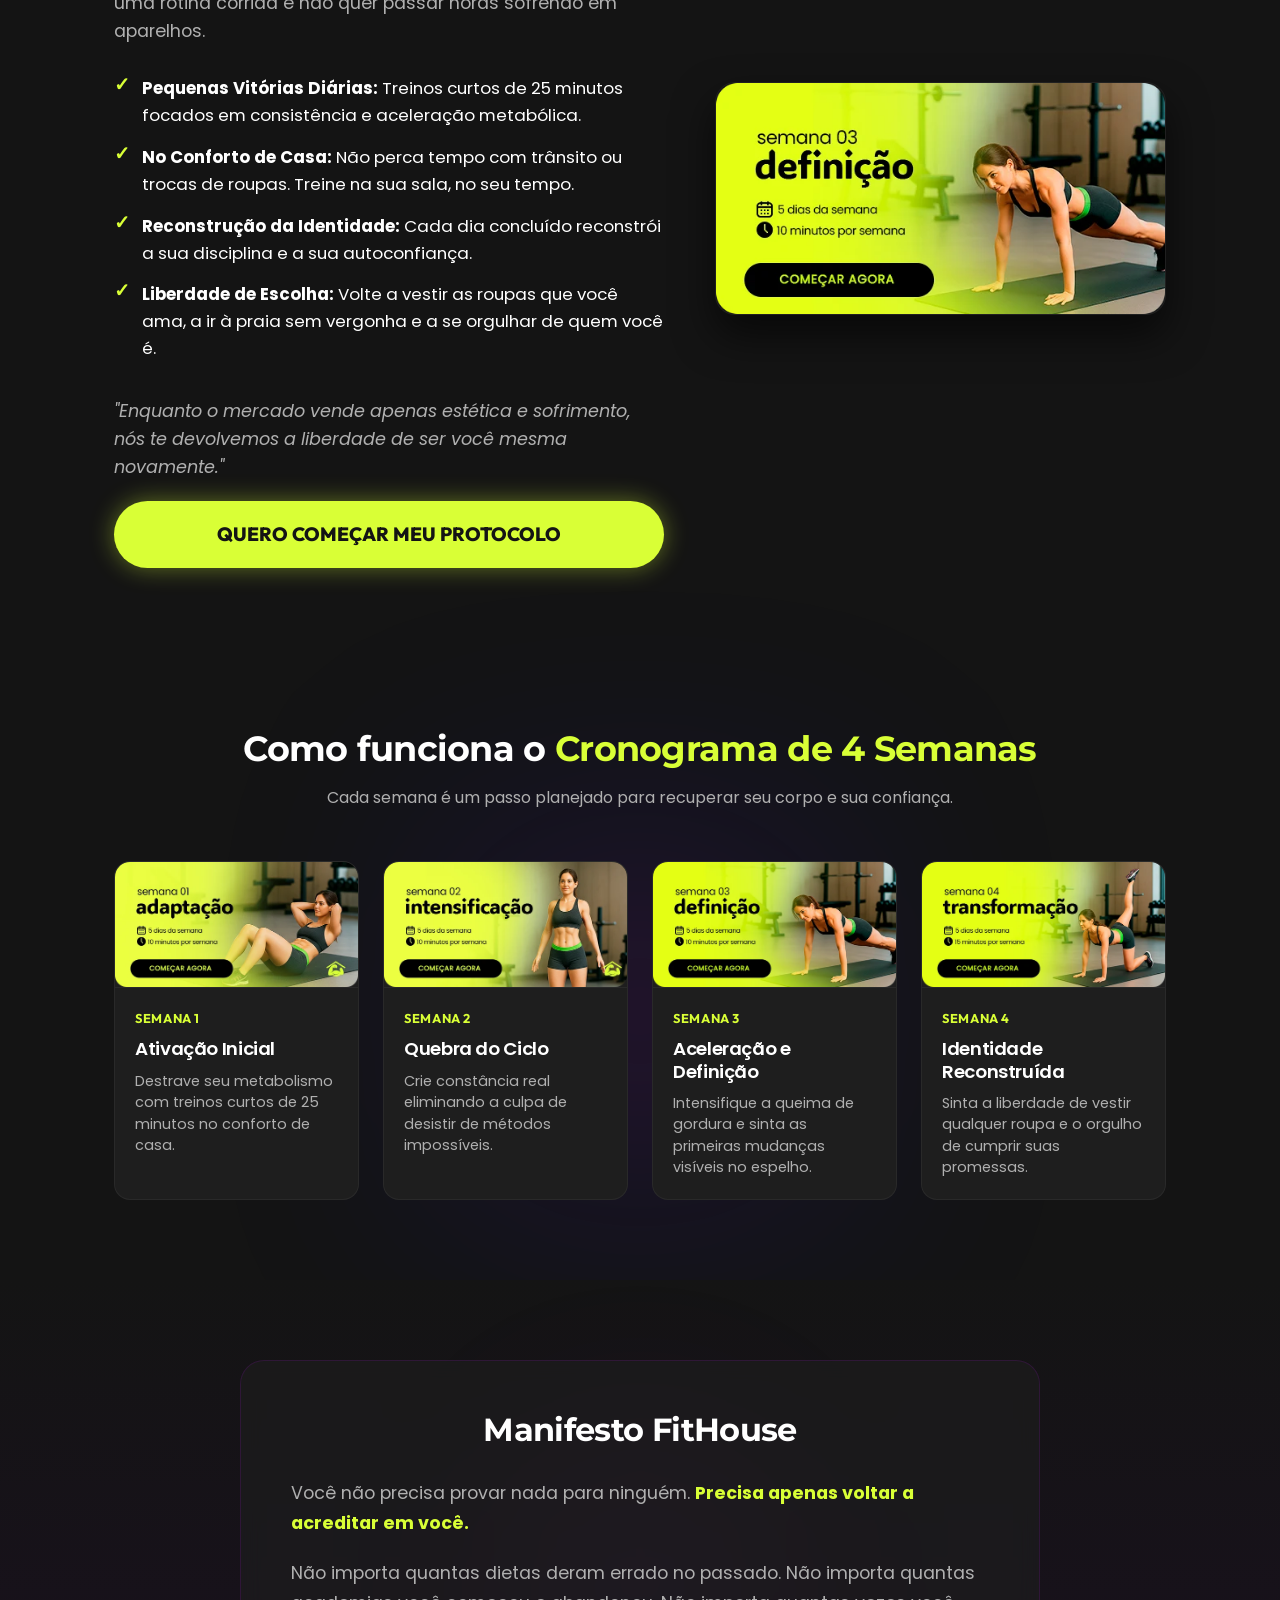
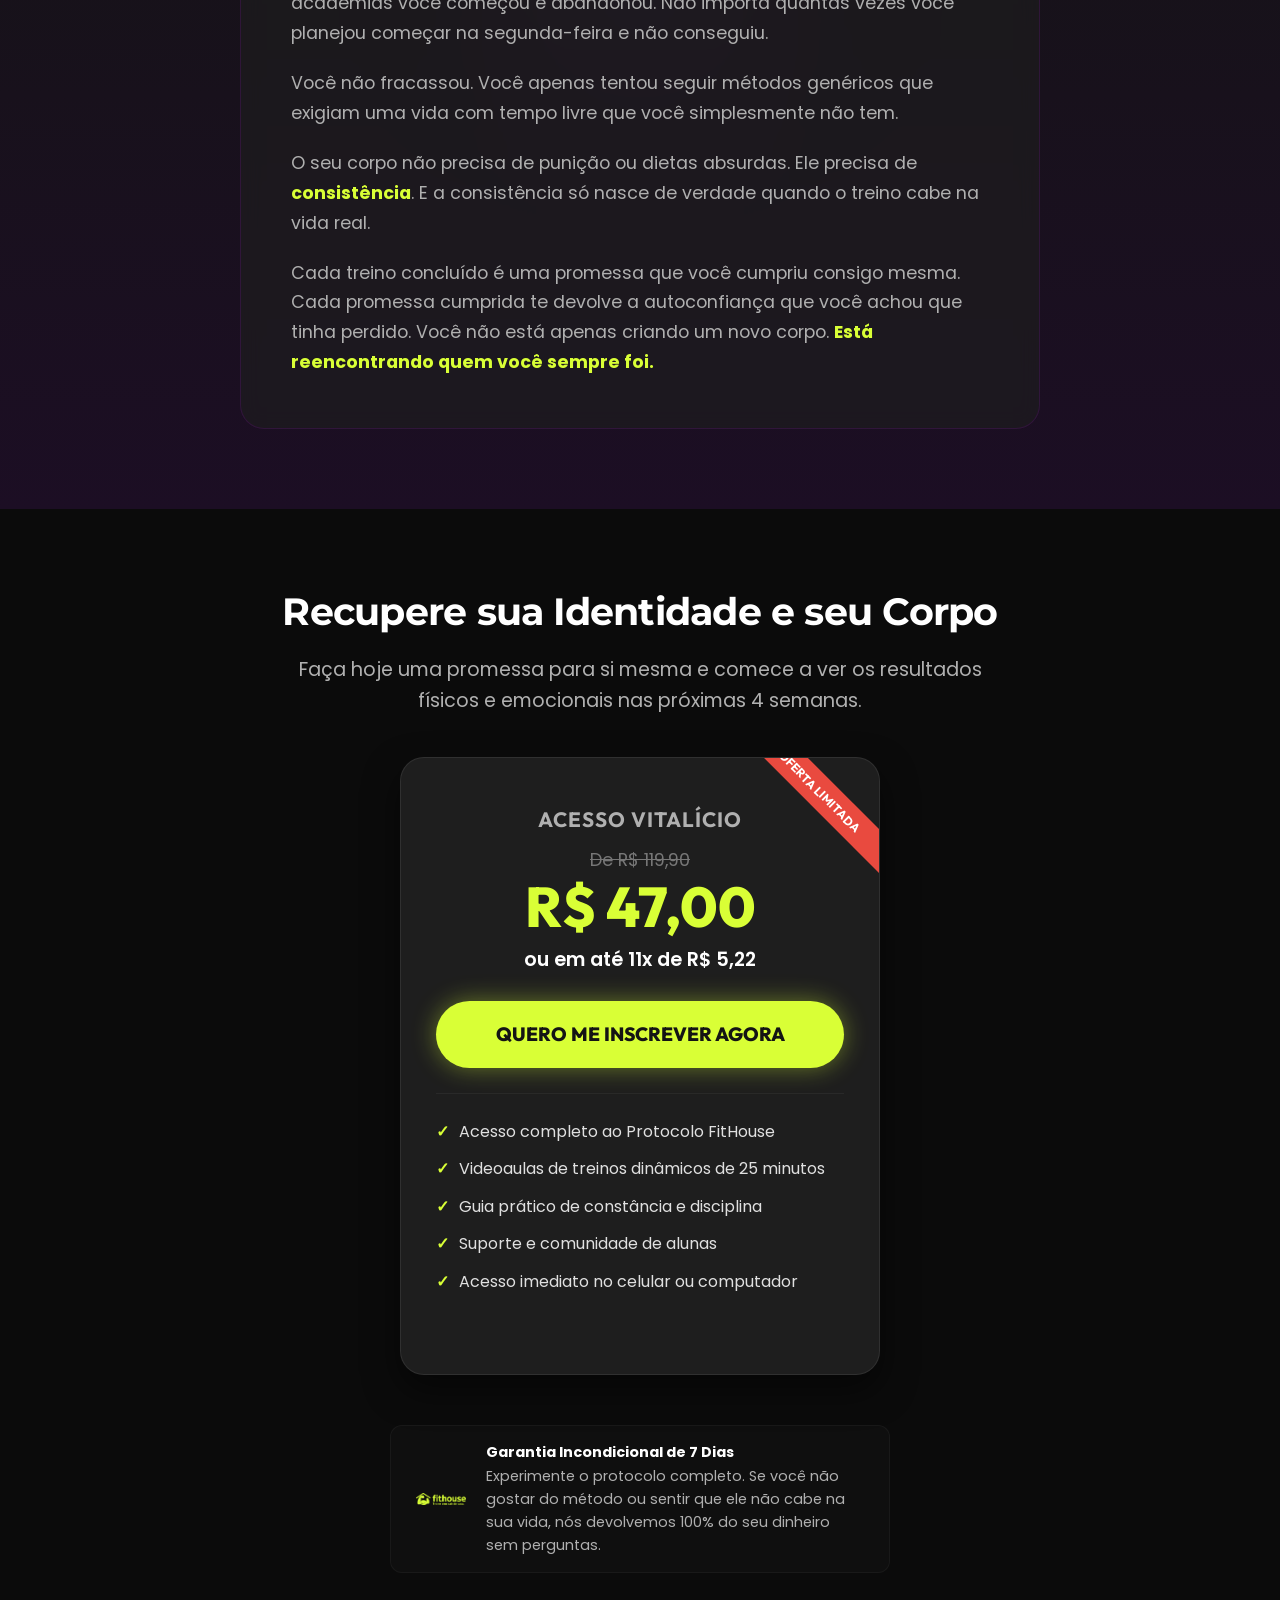
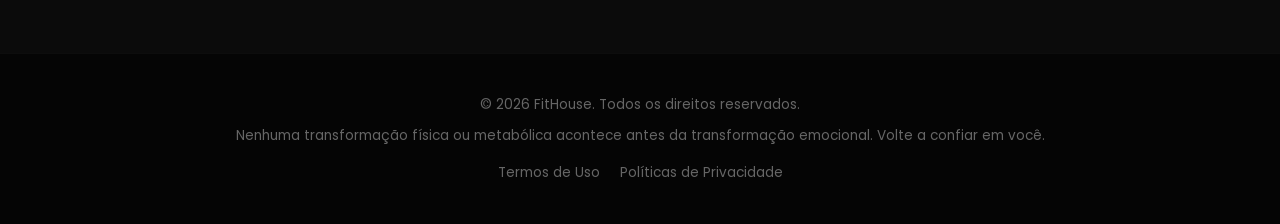
==== commit 5445cb12: "feat: add 4-week roadmap section with responsive grid styling" ====
--- a/PÁGINA DE VENDAS/index.html
+++ b/PÁGINA DE VENDAS/index.html
@@ -184,6 +184,50 @@
     </div>
   </section>
 
+  <!-- The 4 Weeks Roadmap -->
+  <section class="roadmap section-padding glow-bg" id="roadmap-section">
+    <div class="container">
+      <div class="cycle-title-area">
+        <h2>Como funciona o <span class="text-lime">Cronograma de 4 Semanas</span></h2>
+        <p>Cada semana é um passo planejado para recuperar seu corpo e sua confiança.</p>
+      </div>
+      <div class="roadmap-grid">
+        <div class="roadmap-card">
+          <img src="../IMAGENS/WEBP/1.webp" alt="Semana 1" class="roadmap-img">
+          <div class="roadmap-info">
+            <span class="roadmap-tag">Semana 1</span>
+            <h3>Ativação Inicial</h3>
+            <p>Destrave seu metabolismo com treinos curtos de 25 minutos no conforto de casa.</p>
+          </div>
+        </div>
+        <div class="roadmap-card">
+          <img src="../IMAGENS/WEBP/2.webp" alt="Semana 2" class="roadmap-img">
+          <div class="roadmap-info">
+            <span class="roadmap-tag">Semana 2</span>
+            <h3>Quebra do Ciclo</h3>
+            <p>Crie constância real eliminando a culpa de desistir de métodos impossíveis.</p>
+          </div>
+        </div>
+        <div class="roadmap-card">
+          <img src="../IMAGENS/WEBP/3.webp" alt="Semana 3" class="roadmap-img">
+          <div class="roadmap-info">
+            <span class="roadmap-tag">Semana 3</span>
+            <h3>Aceleração e Definição</h3>
+            <p>Intensifique a queima de gordura e sinta as primeiras mudanças visíveis no espelho.</p>
+          </div>
+        </div>
+        <div class="roadmap-card">
+          <img src="../IMAGENS/WEBP/4.webp" alt="Semana 4" class="roadmap-img">
+          <div class="roadmap-info">
+            <span class="roadmap-tag">Semana 4</span>
+            <h3>Identidade Reconstruída</h3>
+            <p>Sinta a liberdade de vestir qualquer roupa e o orgulho de cumprir suas promessas.</p>
+          </div>
+        </div>
+      </div>
+    </div>
+  </section>
+
   <!-- Manifesto Section -->
   <section class="manifesto section-padding glow-bg" id="manifesto-section">
     <div class="container">
--- a/PÁGINA DE VENDAS/style.css
+++ b/PÁGINA DE VENDAS/style.css
@@ -843,4 +843,76 @@
 
 .footer-links a:hover {
   color: #999;
+}
+
+/* Roadmap Section */
+.roadmap-grid {
+  display: grid;
+  grid-template-columns: repeat(4, 1fr);
+  gap: 24px;
+  margin-top: 40px;
+}
+
+.roadmap-card {
+  background-color: var(--card-bg);
+  border-radius: 16px;
+  overflow: hidden;
+  border: 1px solid rgba(255, 255, 255, 0.05);
+  transition: all 0.3s ease;
+  display: flex;
+  flex-direction: column;
+}
+
+.roadmap-card:hover {
+  transform: translateY(-5px);
+  border-color: rgba(217, 255, 54, 0.2);
+  box-shadow: 0 10px 25px rgba(0, 0, 0, 0.3);
+}
+
+.roadmap-img {
+  width: 100%;
+  height: auto;
+  border-bottom: 1px solid rgba(255, 255, 255, 0.05);
+}
+
+.roadmap-info {
+  padding: 20px;
+  display: flex;
+  flex-direction: column;
+  gap: 10px;
+  flex-grow: 1;
+}
+
+.roadmap-tag {
+  font-family: var(--font-outfit);
+  font-size: 0.8rem;
+  font-weight: 700;
+  text-transform: uppercase;
+  color: var(--accent-lime);
+  letter-spacing: 0.05em;
+}
+
+.roadmap-card h3 {
+  font-size: 1.15rem;
+  font-family: var(--font-poppins);
+  font-weight: 600;
+  color: #fff;
+}
+
+.roadmap-card p {
+  font-size: 0.9rem;
+  line-height: 1.5;
+  color: var(--text-secondary);
+}
+
+@media (max-width: 991px) {
+  .roadmap-grid {
+    grid-template-columns: repeat(2, 1fr);
+  }
+}
+
+@media (max-width: 576px) {
+  .roadmap-grid {
+    grid-template-columns: 1fr;
+  }
 }
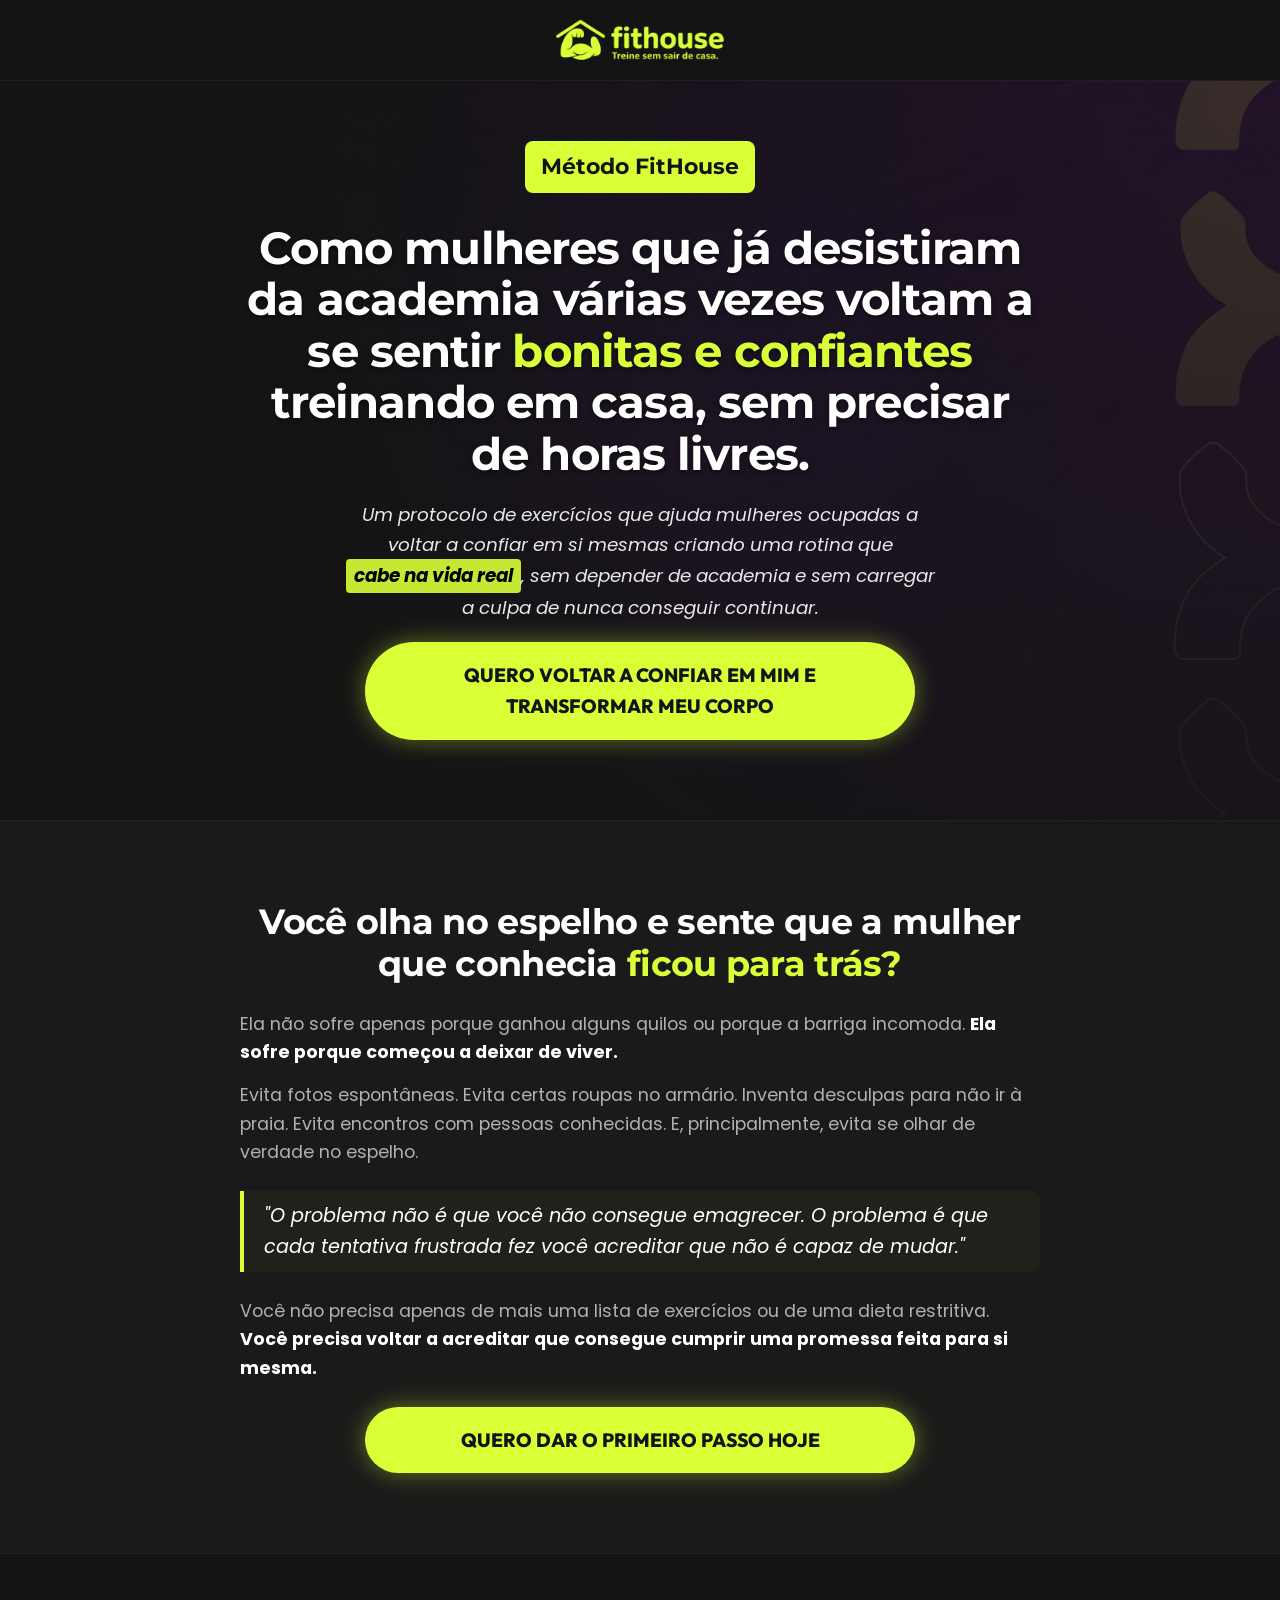
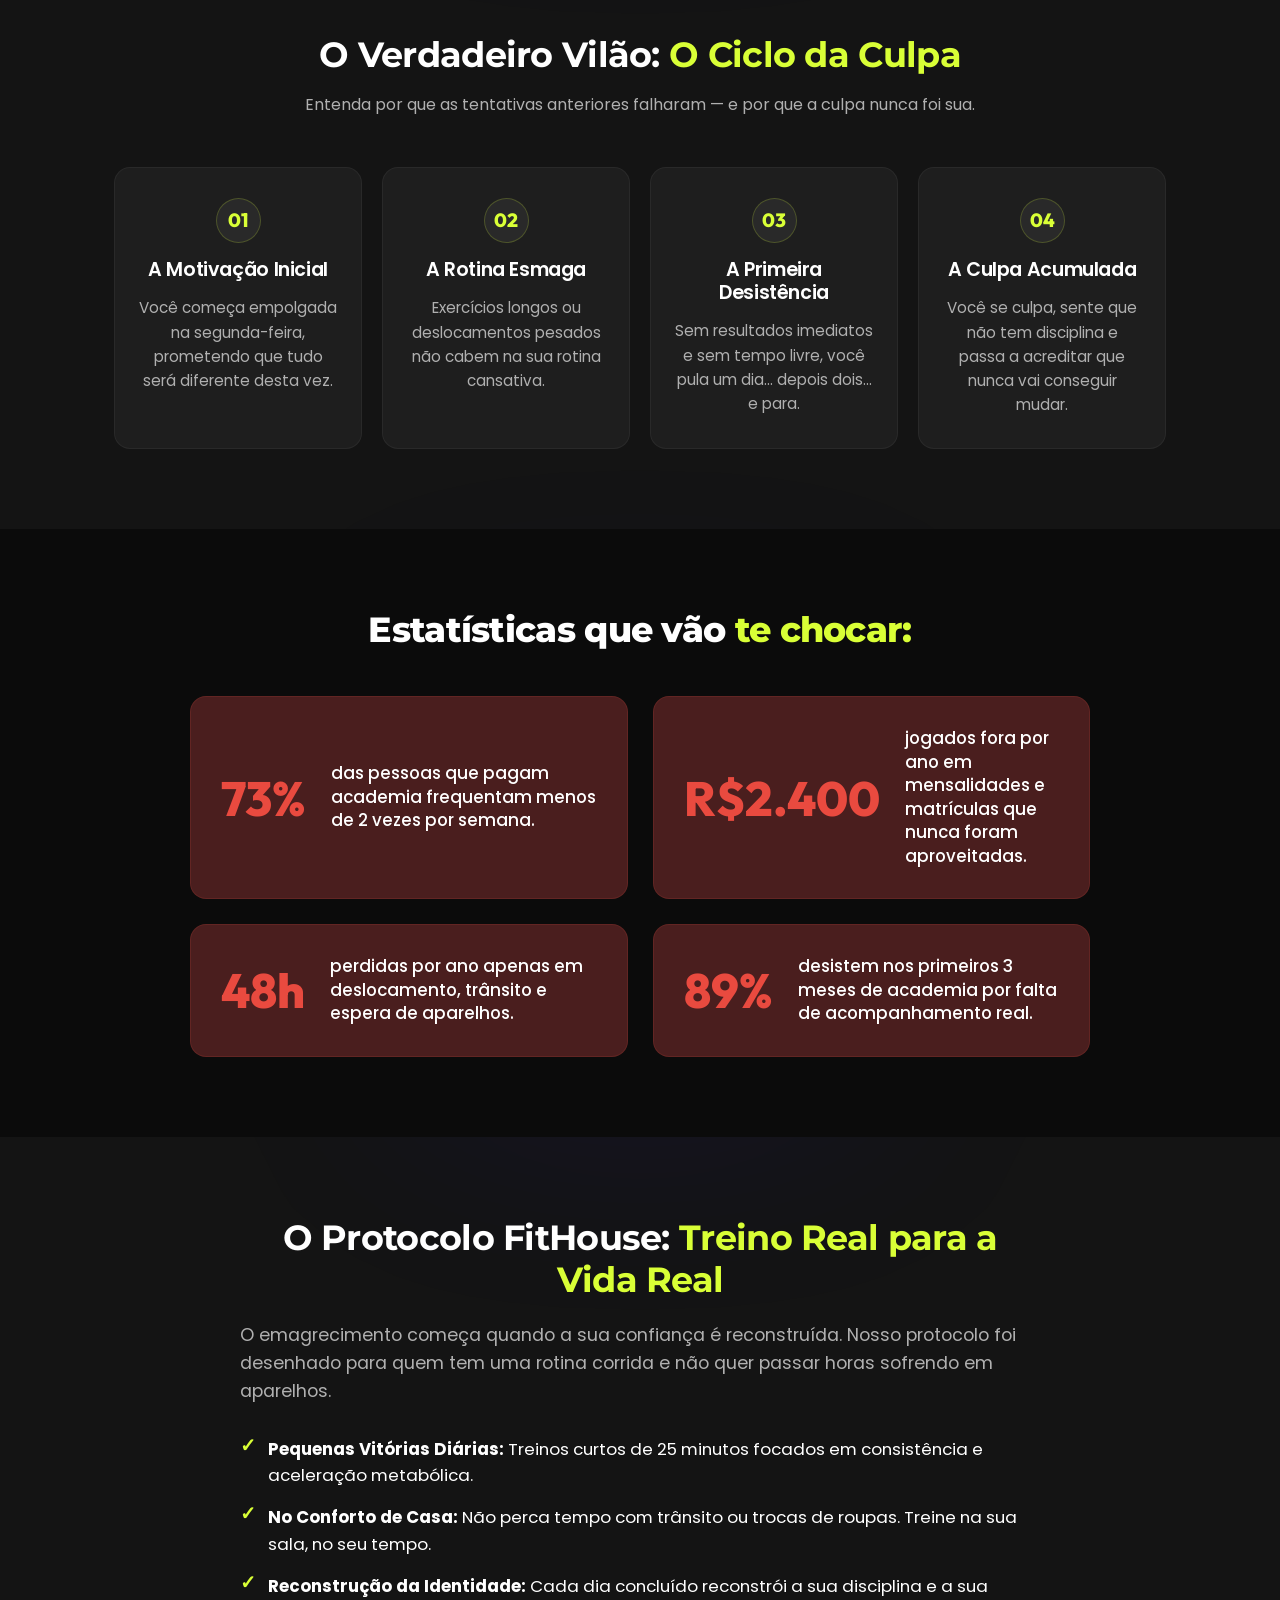
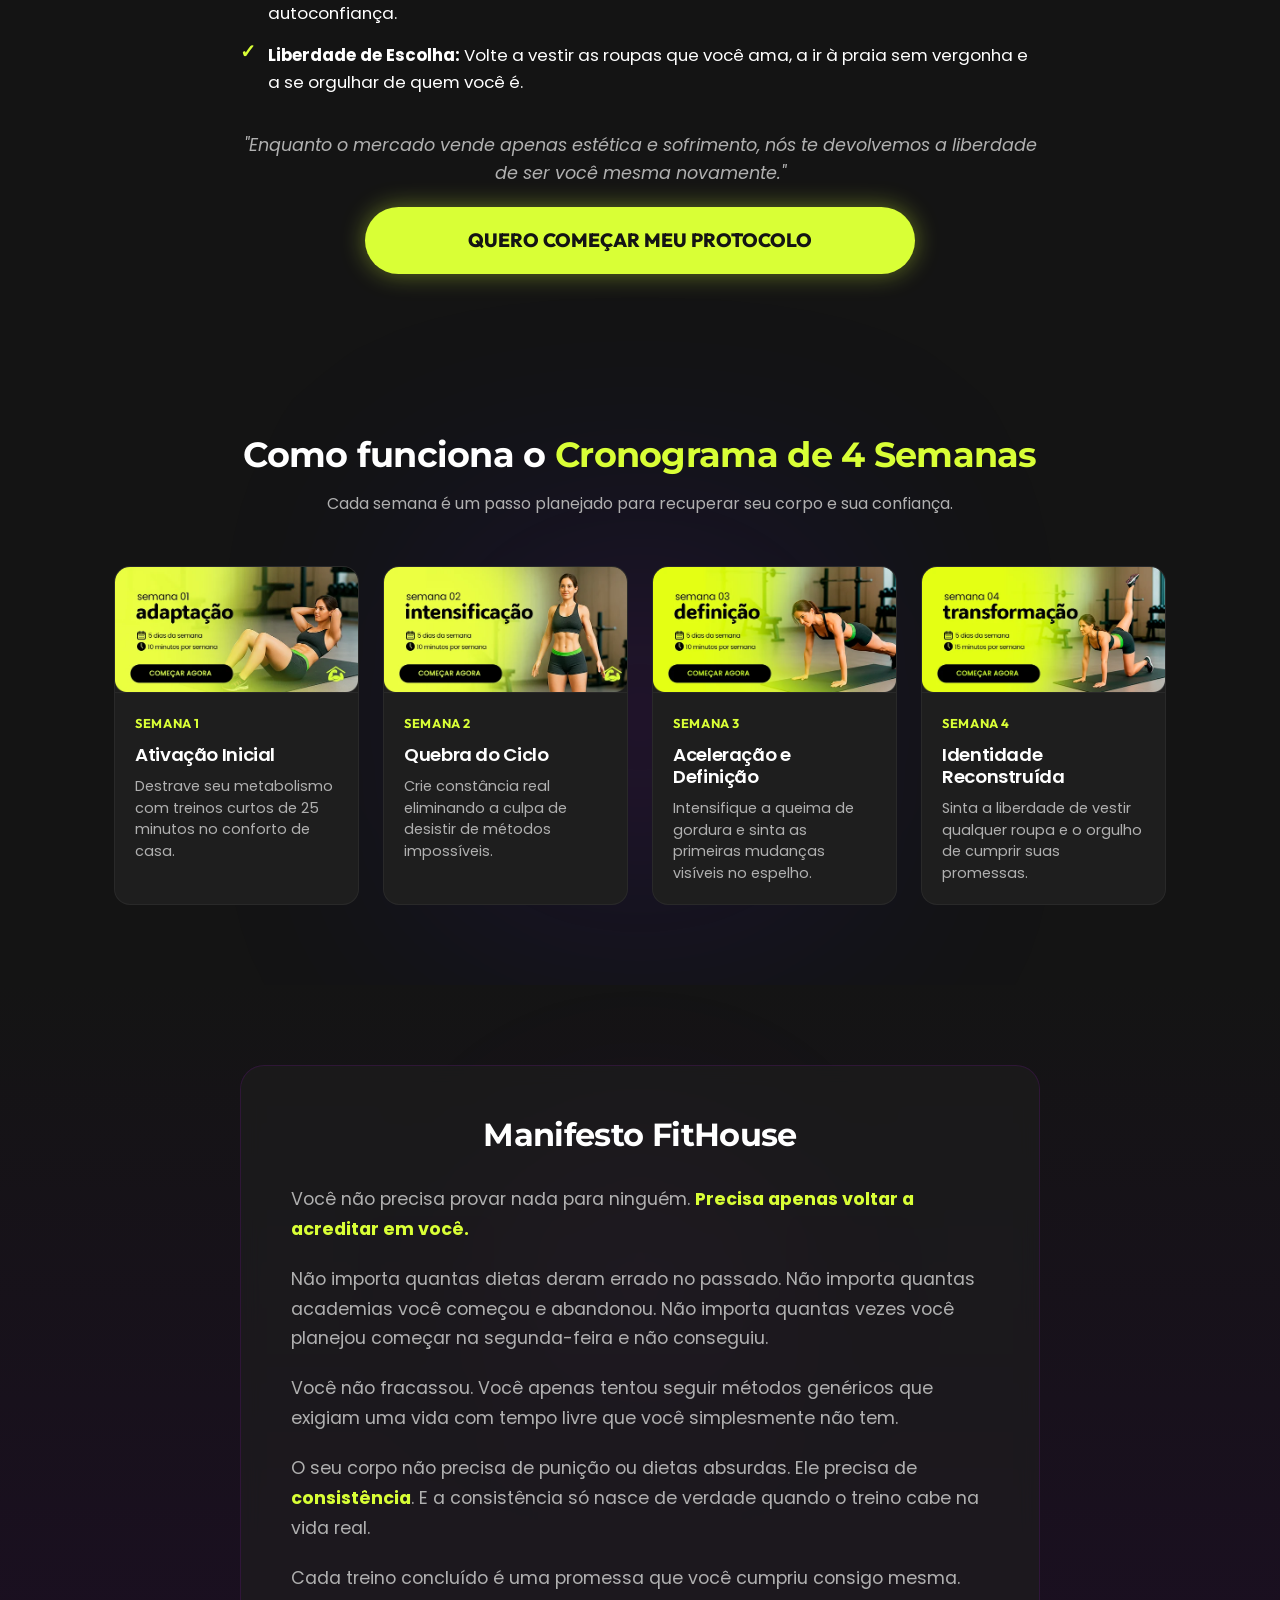
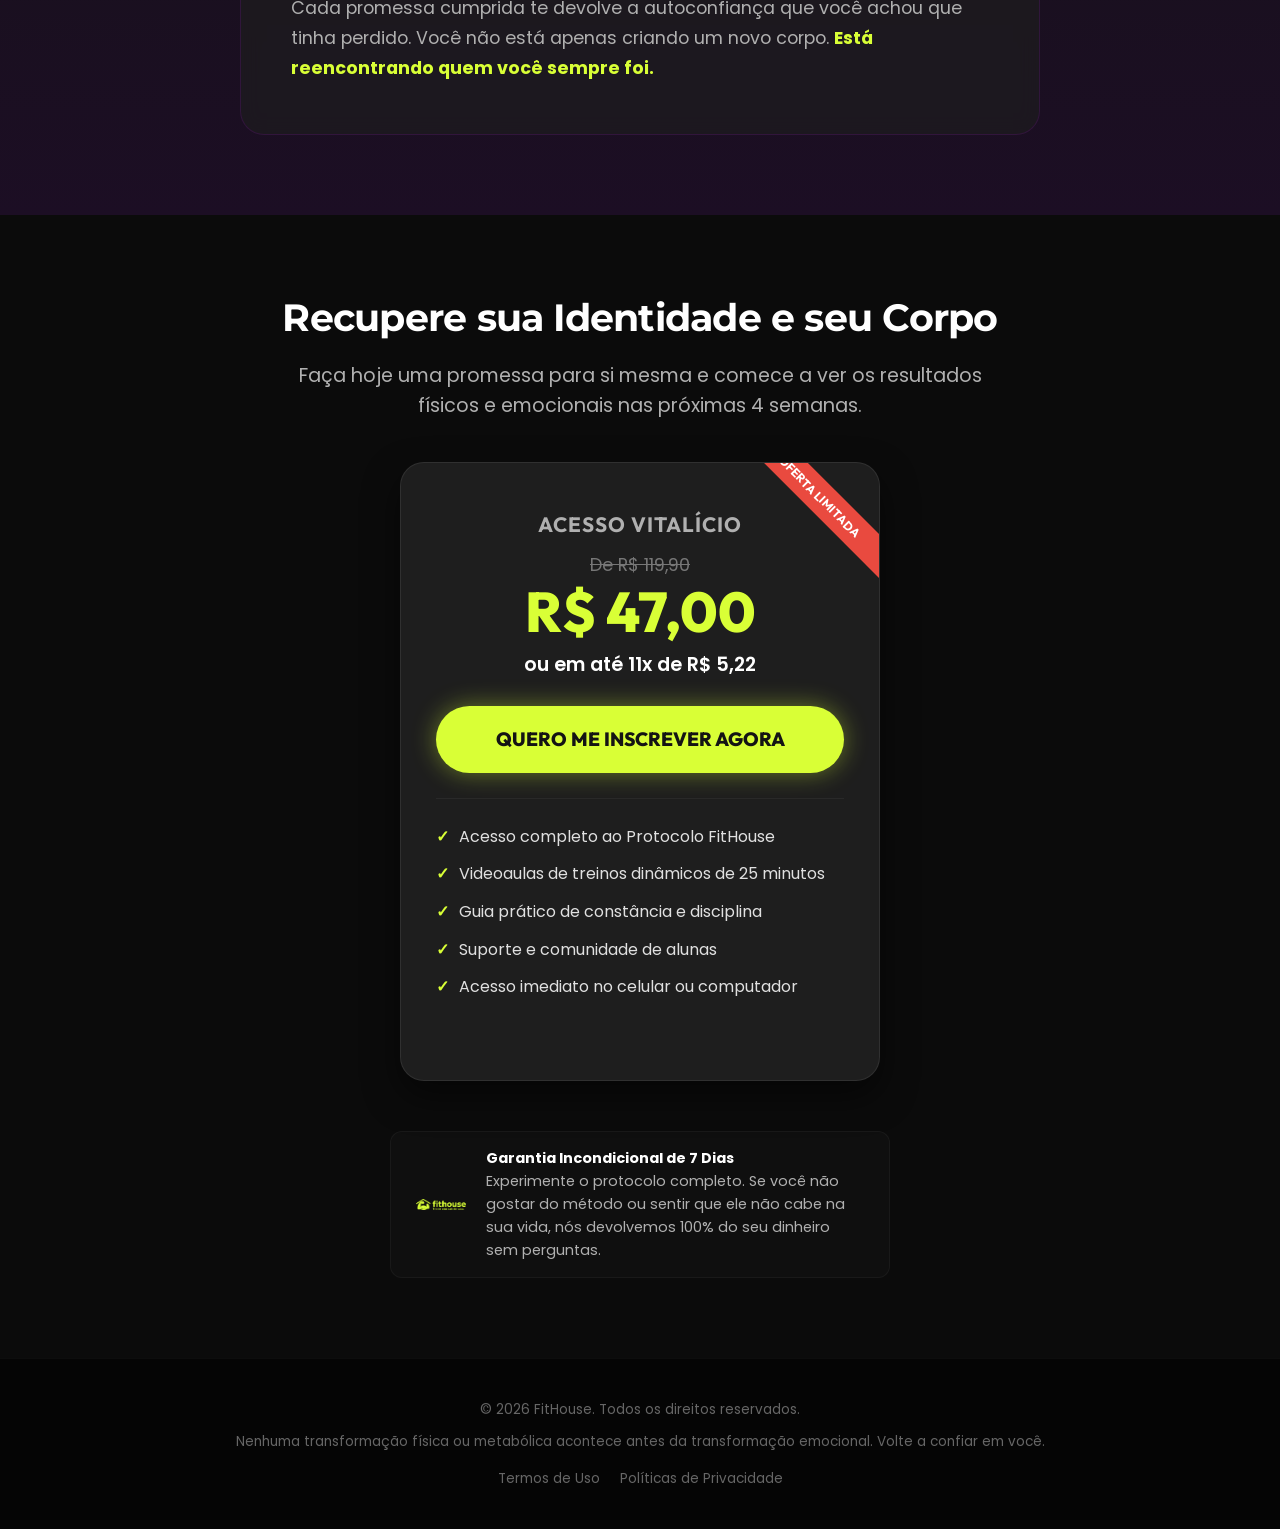
==== commit 280727b9: "refactor: remove hero, emotional, and method section images to simplify layout and center content co" ====
--- a/PÁGINA DE VENDAS/index.html
+++ b/PÁGINA DE VENDAS/index.html
@@ -23,25 +23,20 @@
   <!-- Hero Section -->
   <section class="hero glow-bg" id="hero-section">
     <div class="container">
-      <div class="hero-grid">
-        <div class="hero-text">
-          <span class="hero-subtag" id="hero-badge">Método FitHouse</span>
-          <h1 class="hero-headline" id="main-headline">
-            Como mulheres que já desistiram da academia várias vezes voltam a se sentir <span class="text-lime">bonitas
-              e confiantes</span> treinando em casa, sem precisar de horas livres.
-          </h1>
-          <p class="hero-subtitle">
-            Um protocolo de exercícios que ajuda mulheres ocupadas a voltar a confiar em si mesmas criando uma rotina
-            que <span class="highlight-bg">cabe na vida real</span>, sem depender de academia e sem carregar a culpa de
-            nunca conseguir continuar.
-          </p>
-          <a href="https://pay.kiwify.com.br/qirj2DN" class="btn-cta" id="cta-hero">
-            Quero voltar a confiar em mim e transformar meu corpo
-          </a>
-        </div>
-        <div class="hero-image-wrapper">
-          <img src="../IMAGENS/WEBP/1.webp" alt="FitHouse Mockup Oficial" class="hero-img" id="hero-mockup">
-        </div>
+      <div class="hero-text">
+        <span class="hero-subtag" id="hero-badge">Método FitHouse</span>
+        <h1 class="hero-headline" id="main-headline">
+          Como mulheres que já desistiram da academia várias vezes voltam a se sentir <span class="text-lime">bonitas
+            e confiantes</span> treinando em casa, sem precisar de horas livres.
+        </h1>
+        <p class="hero-subtitle">
+          Um protocolo de exercícios que ajuda mulheres ocupadas a voltar a confiar em si mesmas criando uma rotina
+          que <span class="highlight-bg">cabe na vida real</span>, sem depender de academia e sem carregar a culpa de
+          nunca conseguir continuar.
+        </p>
+        <a href="https://pay.kiwify.com.br/qirj2DN" class="btn-cta" id="cta-hero">
+          Quero voltar a confiar em mim e transformar meu corpo
+        </a>
       </div>
     </div>
   </section>
@@ -49,36 +44,31 @@
   <!-- Connection / Emotional Section -->
   <section class="emotional section-padding glow-bg" id="connection-section">
     <div class="container">
-      <div class="emotional-container">
-        <div class="emotional-image">
-          <img src="../IMAGENS/WEBP/2.webp" alt="Recuperando a Confiança" id="emotional-img">
-        </div>
-        <div class="emotional-content">
-          <h2 class="emotional-title" id="emotional-headline">
-            Você olha no espelho e sente que a mulher que conhecia <span class="text-lime">ficou para trás?</span>
-          </h2>
-          <div class="emotional-text">
-            <p>
-              Ela não sofre apenas porque ganhou alguns quilos ou porque a barriga incomoda. <strong>Ela sofre porque
-                começou a deixar de viver.</strong>
-            </p>
-            <p>
-              Evita fotos espontâneas. Evita certas roupas no armário. Inventa desculpas para não ir à praia. Evita
-              encontros com pessoas conhecidas. E, principalmente, evita se olhar de verdade no espelho.
-            </p>
-            <div class="emotional-quote" id="emotional-quote-text">
-              "O problema não é que você não consegue emagrecer. O problema é que cada tentativa frustrada fez você
-              acreditar que não é capaz de mudar."
-            </div>
-            <p>
-              Você não precisa apenas de mais uma lista de exercícios ou de uma dieta restritiva. <strong>Você precisa
-                voltar a acreditar que consegue cumprir uma promessa feita para si mesma.</strong>
-            </p>
-          </div>
-          <a href="https://pay.kiwify.com.br/qirj2DN" class="btn-cta" id="cta-emotional">
-            Quero dar o primeiro passo hoje
-          </a>
-        </div>
+      <div class="emotional-content">
+        <h2 class="emotional-title" id="emotional-headline">
+          Você olha no espelho e sente que a mulher que conhecia <span class="text-lime">ficou para trás?</span>
+        </h2>
+        <div class="emotional-text">
+          <p>
+            Ela não sofre apenas porque ganhou alguns quilos ou porque a barriga incomoda. <strong>Ela sofre porque
+              começou a deixar de viver.</strong>
+          </p>
+          <p>
+            Evita fotos espontâneas. Evita certas roupas no armário. Inventa desculpas para não ir à praia. Evita
+            encontros com pessoas conhecidas. E, principalmente, evita se olhar de verdade no espelho.
+          </p>
+          <div class="emotional-quote" id="emotional-quote-text">
+            "O problema não é que você não consegue emagrecer. O problema é que cada tentativa frustrada fez você
+            acreditar que não é capaz de mudar."
+          </div>
+          <p>
+            Você não precisa apenas de mais uma lista de exercícios ou de uma dieta restritiva. <strong>Você precisa
+              voltar a acreditar que consegue cumprir uma promessa feita para si mesma.</strong>
+          </p>
+        </div>
+        <a href="https://pay.kiwify.com.br/qirj2DN" class="btn-cta" id="cta-emotional">
+          Quero dar o primeiro passo hoje
+        </a>
       </div>
     </div>
   </section>
@@ -143,43 +133,38 @@
   <!-- Presentation / Method -->
   <section class="method section-padding" id="method-section">
     <div class="container">
-      <div class="method-grid">
-        <div class="method-content">
-          <h2 class="method-title" id="method-headline">O Protocolo FitHouse: <span class="text-lime">Treino Real para a
-              Vida Real</span></h2>
-          <p class="method-text">
-            O emagrecimento começa quando a sua confiança é reconstruída. Nosso protocolo foi desenhado para quem tem
-            uma rotina corrida e não quer passar horas sofrendo em aparelhos.
-          </p>
-          <ul class="method-bullets">
-            <li>
-              <span><strong>Pequenas Vitórias Diárias:</strong> Treinos curtos de 25 minutos focados em consistência e
-                aceleração metabólica.</span>
-            </li>
-            <li>
-              <span><strong>No Conforto de Casa:</strong> Não perca tempo com trânsito ou trocas de roupas. Treine na
-                sua sala, no seu tempo.</span>
-            </li>
-            <li>
-              <span><strong>Reconstrução da Identidade:</strong> Cada dia concluído reconstrói a sua disciplina e a sua
-                autoconfiança.</span>
-            </li>
-            <li>
-              <span><strong>Liberdade de Escolha:</strong> Volte a vestir as roupas que você ama, a ir à praia sem
-                vergonha e a se orgulhar de quem você é.</span>
-            </li>
-          </ul>
-          <p class="method-text" style="margin-top: 15px; font-style: italic;">
-            "Enquanto o mercado vende apenas estética e sofrimento, nós te devolvemos a liberdade de ser você mesma
-            novamente."
-          </p>
-          <a href="https://pay.kiwify.com.br/qirj2DN" class="btn-cta" id="cta-method">
-            Quero começar meu protocolo
-          </a>
-        </div>
-        <div class="method-image">
-          <img src="../IMAGENS/WEBP/3.webp" alt="Exercício Prático FitHouse" id="method-img">
-        </div>
+      <div class="method-content">
+        <h2 class="method-title" id="method-headline">O Protocolo FitHouse: <span class="text-lime">Treino Real para a
+            Vida Real</span></h2>
+        <p class="method-text">
+          O emagrecimento começa quando a sua confiança é reconstruída. Nosso protocolo foi desenhado para quem tem
+          uma rotina corrida e não quer passar horas sofrendo em aparelhos.
+        </p>
+        <ul class="method-bullets">
+          <li>
+            <span><strong>Pequenas Vitórias Diárias:</strong> Treinos curtos de 25 minutos focados em consistência e
+              aceleração metabólica.</span>
+          </li>
+          <li>
+            <span><strong>No Conforto de Casa:</strong> Não perca tempo com trânsito ou trocas de roupas. Treine na
+              sua sala, no seu tempo.</span>
+          </li>
+          <li>
+            <span><strong>Reconstrução da Identidade:</strong> Cada dia concluído reconstrói a sua disciplina e a sua
+              autoconfiança.</span>
+          </li>
+          <li>
+            <span><strong>Liberdade de Escolha:</strong> Volte a vestir as roupas que você ama, a ir à praia sem
+              vergonha e a se orgulhar de quem você é.</span>
+          </li>
+        </ul>
+        <p class="method-text" style="margin-top: 15px; font-style: italic; text-align: center;">
+          "Enquanto o mercado vende apenas estética e sofrimento, nós te devolvemos a liberdade de ser você mesma
+          novamente."
+        </p>
+        <a href="https://pay.kiwify.com.br/qirj2DN" class="btn-cta" id="cta-method">
+          Quero começar meu protocolo
+        </a>
       </div>
     </div>
   </section>
--- a/PÁGINA DE VENDAS/style.css
+++ b/PÁGINA DE VENDAS/style.css
@@ -212,7 +212,10 @@
   display: flex;
   flex-direction: column;
   gap: 20px;
-  align-items: flex-start;
+  align-items: center;
+  text-align: center;
+  max-width: 800px;
+  margin: 0 auto;
 }
 
 .hero-headline {
@@ -349,12 +352,16 @@
   display: flex;
   flex-direction: column;
   gap: 25px;
+  max-width: 800px;
+  margin: 0 auto;
+  align-items: center;
 }
 
 .emotional-title {
   font-size: 2.2rem;
   color: var(--text-primary);
   line-height: 1.2;
+  text-align: center;
 }
 
 .emotional-text {
@@ -552,10 +559,14 @@
   display: flex;
   flex-direction: column;
   gap: 20px;
+  max-width: 800px;
+  margin: 0 auto;
+  align-items: center;
 }
 
 .method-title {
   font-size: 2.2rem;
+  text-align: center;
 }
 
 .method-text {
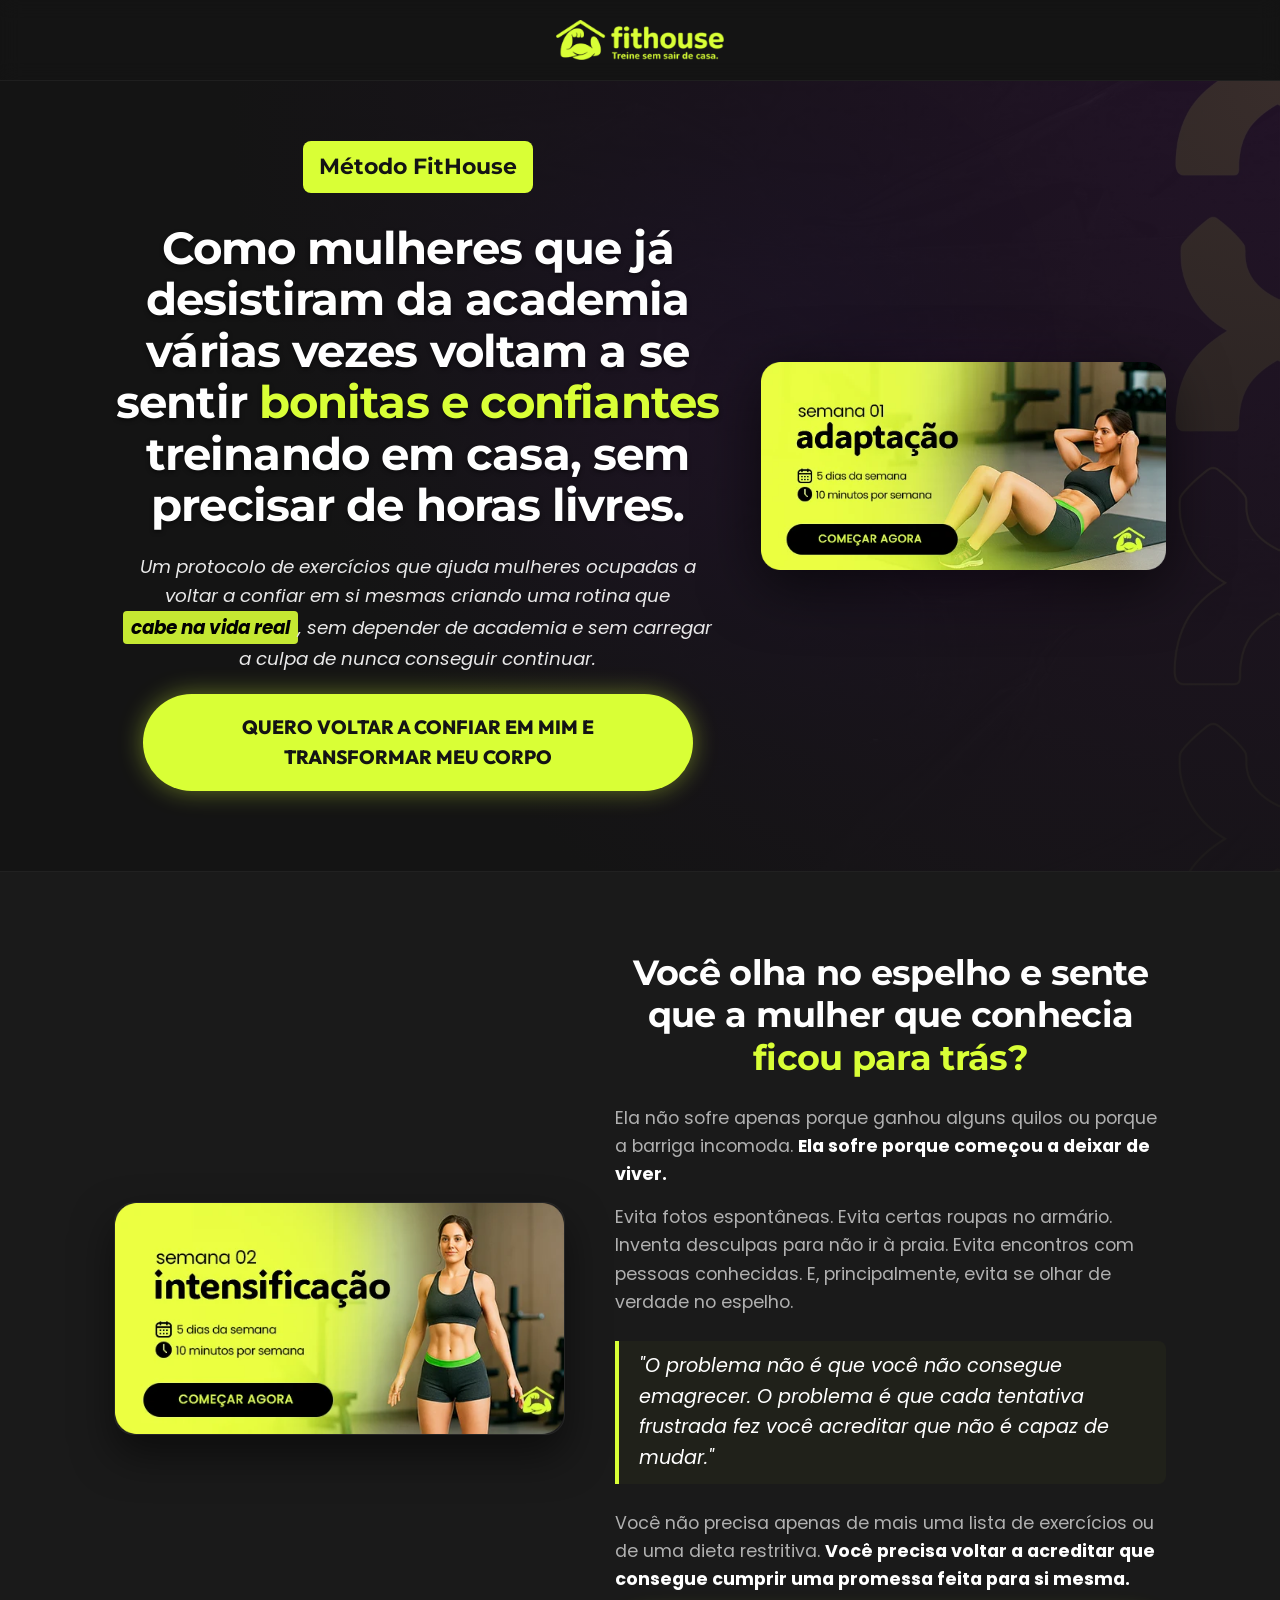
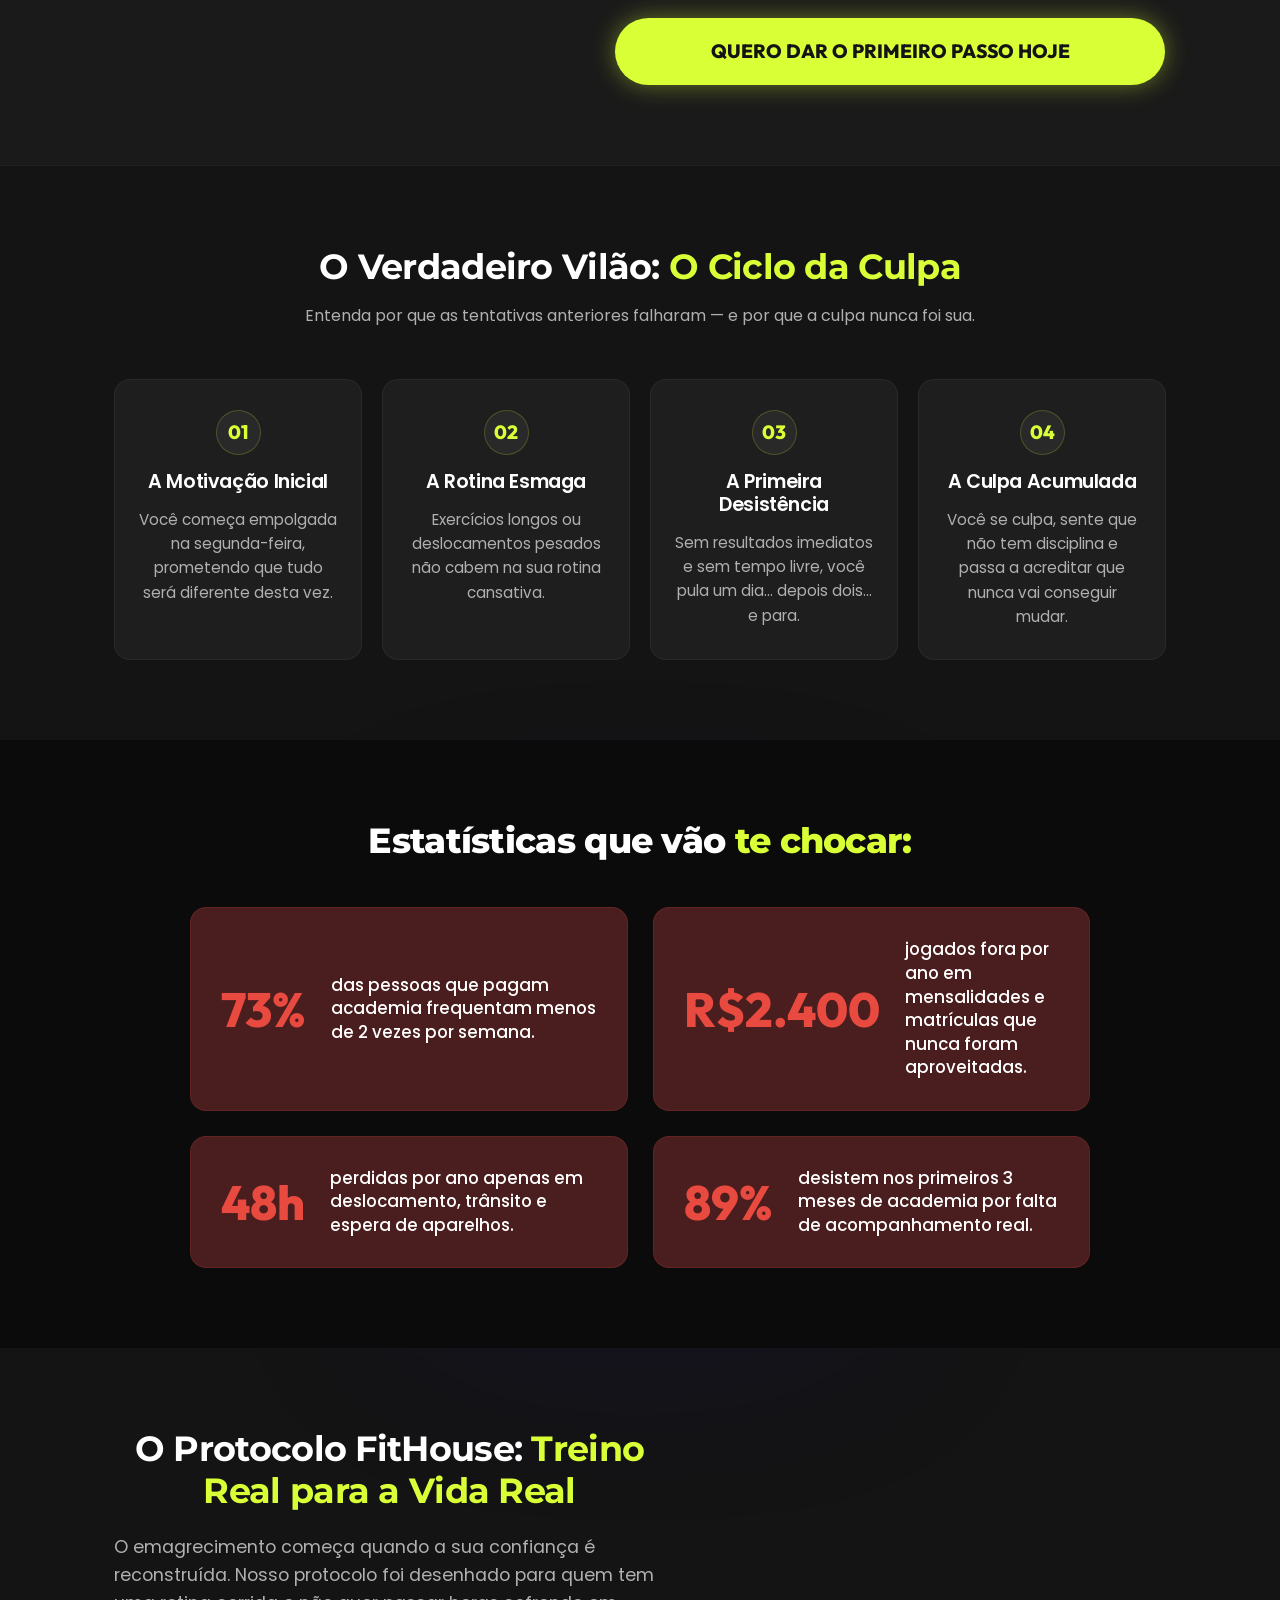
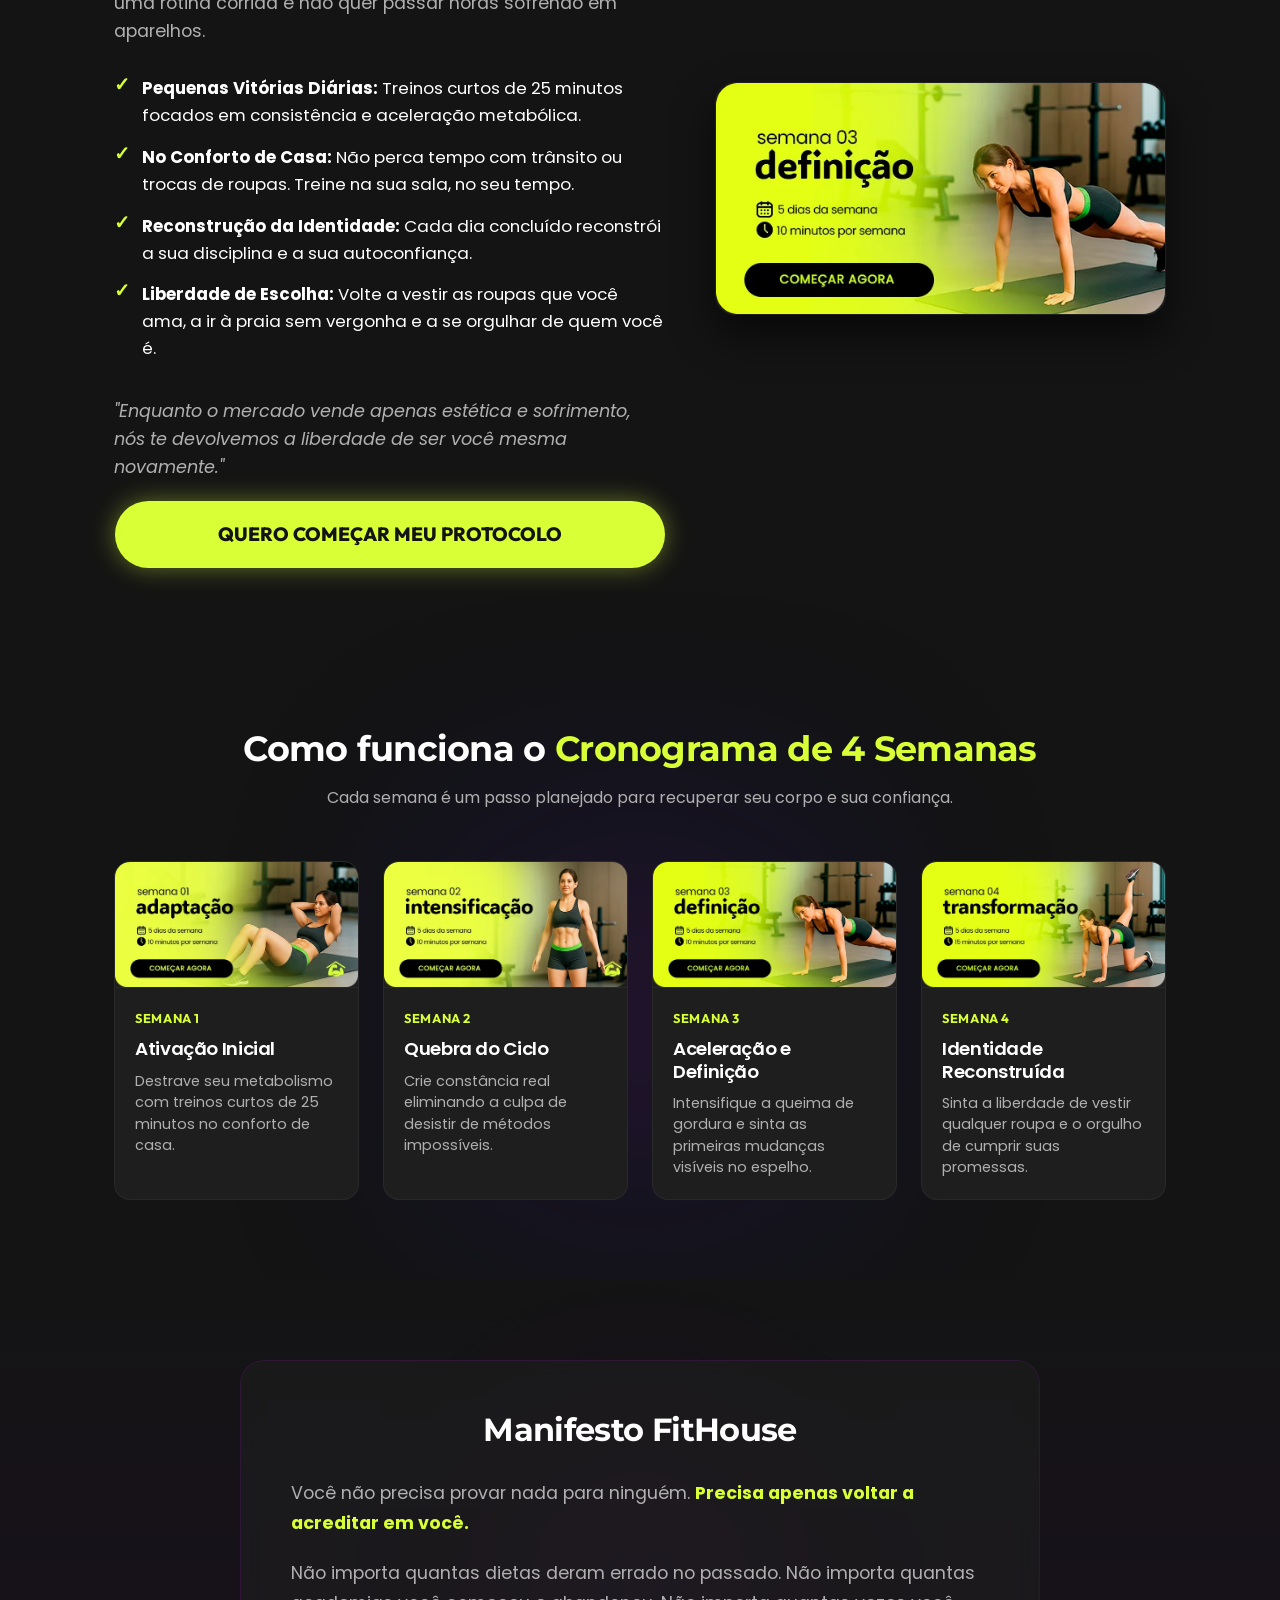
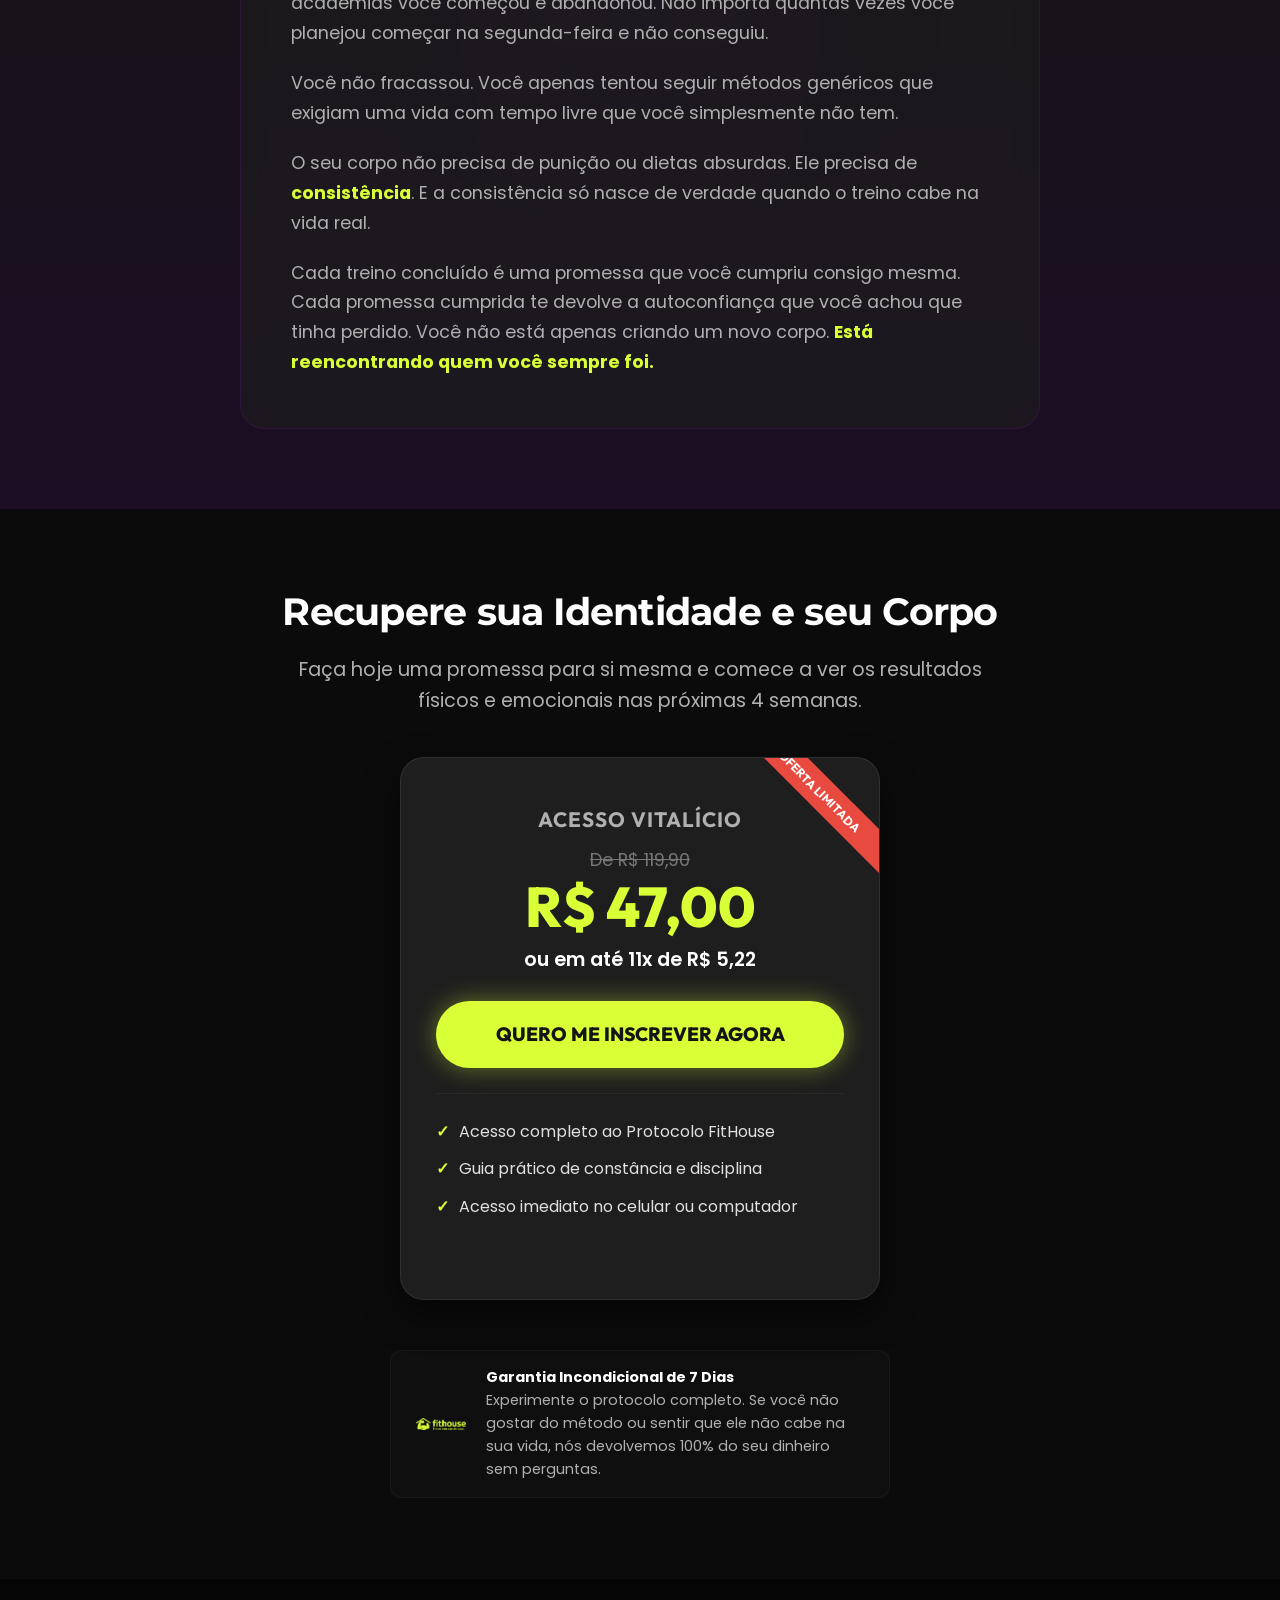
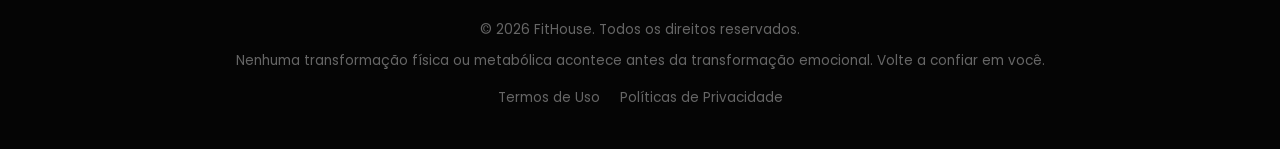
==== commit a6d4a6c9: "Please provide the code changes or file diffs you would like me to summarize." ====
--- a/PÁGINA DE VENDAS/index.html
+++ b/PÁGINA DE VENDAS/index.html
@@ -23,20 +23,25 @@
   <!-- Hero Section -->
   <section class="hero glow-bg" id="hero-section">
     <div class="container">
-      <div class="hero-text">
-        <span class="hero-subtag" id="hero-badge">Método FitHouse</span>
-        <h1 class="hero-headline" id="main-headline">
-          Como mulheres que já desistiram da academia várias vezes voltam a se sentir <span class="text-lime">bonitas
-            e confiantes</span> treinando em casa, sem precisar de horas livres.
-        </h1>
-        <p class="hero-subtitle">
-          Um protocolo de exercícios que ajuda mulheres ocupadas a voltar a confiar em si mesmas criando uma rotina
-          que <span class="highlight-bg">cabe na vida real</span>, sem depender de academia e sem carregar a culpa de
-          nunca conseguir continuar.
-        </p>
-        <a href="https://pay.kiwify.com.br/qirj2DN" class="btn-cta" id="cta-hero">
-          Quero voltar a confiar em mim e transformar meu corpo
-        </a>
+      <div class="hero-grid">
+        <div class="hero-text">
+          <span class="hero-subtag" id="hero-badge">Método FitHouse</span>
+          <h1 class="hero-headline" id="main-headline">
+            Como mulheres que já desistiram da academia várias vezes voltam a se sentir <span class="text-lime">bonitas
+              e confiantes</span> treinando em casa, sem precisar de horas livres.
+          </h1>
+          <p class="hero-subtitle">
+            Um protocolo de exercícios que ajuda mulheres ocupadas a voltar a confiar em si mesmas criando uma rotina
+            que <span class="highlight-bg">cabe na vida real</span>, sem depender de academia e sem carregar a culpa de
+            nunca conseguir continuar.
+          </p>
+          <a href="https://pay.kiwify.com.br/qirj2DN" class="btn-cta" id="cta-hero">
+            Quero voltar a confiar em mim e transformar meu corpo
+          </a>
+        </div>
+        <div class="hero-image-wrapper">
+          <img src="../IMAGENS/WEBP/1.webp" alt="FitHouse Mockup Oficial" class="hero-img" id="hero-mockup">
+        </div>
       </div>
     </div>
   </section>
@@ -44,31 +49,36 @@
   <!-- Connection / Emotional Section -->
   <section class="emotional section-padding glow-bg" id="connection-section">
     <div class="container">
-      <div class="emotional-content">
-        <h2 class="emotional-title" id="emotional-headline">
-          Você olha no espelho e sente que a mulher que conhecia <span class="text-lime">ficou para trás?</span>
-        </h2>
-        <div class="emotional-text">
-          <p>
-            Ela não sofre apenas porque ganhou alguns quilos ou porque a barriga incomoda. <strong>Ela sofre porque
-              começou a deixar de viver.</strong>
-          </p>
-          <p>
-            Evita fotos espontâneas. Evita certas roupas no armário. Inventa desculpas para não ir à praia. Evita
-            encontros com pessoas conhecidas. E, principalmente, evita se olhar de verdade no espelho.
-          </p>
-          <div class="emotional-quote" id="emotional-quote-text">
-            "O problema não é que você não consegue emagrecer. O problema é que cada tentativa frustrada fez você
-            acreditar que não é capaz de mudar."
-          </div>
-          <p>
-            Você não precisa apenas de mais uma lista de exercícios ou de uma dieta restritiva. <strong>Você precisa
-              voltar a acreditar que consegue cumprir uma promessa feita para si mesma.</strong>
-          </p>
-        </div>
-        <a href="https://pay.kiwify.com.br/qirj2DN" class="btn-cta" id="cta-emotional">
-          Quero dar o primeiro passo hoje
-        </a>
+      <div class="emotional-container">
+        <div class="emotional-image">
+          <img src="../IMAGENS/WEBP/2.webp" alt="Recuperando a Confiança" id="emotional-img">
+        </div>
+        <div class="emotional-content">
+          <h2 class="emotional-title" id="emotional-headline">
+            Você olha no espelho e sente que a mulher que conhecia <span class="text-lime">ficou para trás?</span>
+          </h2>
+          <div class="emotional-text">
+            <p>
+              Ela não sofre apenas porque ganhou alguns quilos ou porque a barriga incomoda. <strong>Ela sofre porque
+                começou a deixar de viver.</strong>
+            </p>
+            <p>
+              Evita fotos espontâneas. Evita certas roupas no armário. Inventa desculpas para não ir à praia. Evita
+              encontros com pessoas conhecidas. E, principalmente, evita se olhar de verdade no espelho.
+            </p>
+            <div class="emotional-quote" id="emotional-quote-text">
+              "O problema não é que você não consegue emagrecer. O problema é que cada tentativa frustrada fez você
+              acreditar que não é capaz de mudar."
+            </div>
+            <p>
+              Você não precisa apenas de mais uma lista de exercícios ou de uma dieta restritiva. <strong>Você precisa
+                voltar a acreditar que consegue cumprir uma promessa feita para si mesma.</strong>
+            </p>
+          </div>
+          <a href="https://pay.kiwify.com.br/qirj2DN" class="btn-cta" id="cta-emotional">
+            Quero dar o primeiro passo hoje
+          </a>
+        </div>
       </div>
     </div>
   </section>
@@ -133,38 +143,43 @@
   <!-- Presentation / Method -->
   <section class="method section-padding" id="method-section">
     <div class="container">
-      <div class="method-content">
-        <h2 class="method-title" id="method-headline">O Protocolo FitHouse: <span class="text-lime">Treino Real para a
-            Vida Real</span></h2>
-        <p class="method-text">
-          O emagrecimento começa quando a sua confiança é reconstruída. Nosso protocolo foi desenhado para quem tem
-          uma rotina corrida e não quer passar horas sofrendo em aparelhos.
-        </p>
-        <ul class="method-bullets">
-          <li>
-            <span><strong>Pequenas Vitórias Diárias:</strong> Treinos curtos de 25 minutos focados em consistência e
-              aceleração metabólica.</span>
-          </li>
-          <li>
-            <span><strong>No Conforto de Casa:</strong> Não perca tempo com trânsito ou trocas de roupas. Treine na
-              sua sala, no seu tempo.</span>
-          </li>
-          <li>
-            <span><strong>Reconstrução da Identidade:</strong> Cada dia concluído reconstrói a sua disciplina e a sua
-              autoconfiança.</span>
-          </li>
-          <li>
-            <span><strong>Liberdade de Escolha:</strong> Volte a vestir as roupas que você ama, a ir à praia sem
-              vergonha e a se orgulhar de quem você é.</span>
-          </li>
-        </ul>
-        <p class="method-text" style="margin-top: 15px; font-style: italic; text-align: center;">
-          "Enquanto o mercado vende apenas estética e sofrimento, nós te devolvemos a liberdade de ser você mesma
-          novamente."
-        </p>
-        <a href="https://pay.kiwify.com.br/qirj2DN" class="btn-cta" id="cta-method">
-          Quero começar meu protocolo
-        </a>
+      <div class="method-grid">
+        <div class="method-content">
+          <h2 class="method-title" id="method-headline">O Protocolo FitHouse: <span class="text-lime">Treino Real para a
+              Vida Real</span></h2>
+          <p class="method-text">
+            O emagrecimento começa quando a sua confiança é reconstruída. Nosso protocolo foi desenhado para quem tem
+            uma rotina corrida e não quer passar horas sofrendo em aparelhos.
+          </p>
+          <ul class="method-bullets">
+            <li>
+              <span><strong>Pequenas Vitórias Diárias:</strong> Treinos curtos de 25 minutos focados em consistência e
+                aceleração metabólica.</span>
+            </li>
+            <li>
+              <span><strong>No Conforto de Casa:</strong> Não perca tempo com trânsito ou trocas de roupas. Treine na
+                sua sala, no seu tempo.</span>
+            </li>
+            <li>
+              <span><strong>Reconstrução da Identidade:</strong> Cada dia concluído reconstrói a sua disciplina e a sua
+                autoconfiança.</span>
+            </li>
+            <li>
+              <span><strong>Liberdade de Escolha:</strong> Volte a vestir as roupas que você ama, a ir à praia sem
+                vergonha e a se orgulhar de quem você é.</span>
+            </li>
+          </ul>
+          <p class="method-text" style="margin-top: 15px; font-style: italic;">
+            "Enquanto o mercado vende apenas estética e sofrimento, nós te devolvemos a liberdade de ser você mesma
+            novamente."
+          </p>
+          <a href="https://pay.kiwify.com.br/qirj2DN" class="btn-cta" id="cta-method">
+            Quero começar meu protocolo
+          </a>
+        </div>
+        <div class="method-image">
+          <img src="../IMAGENS/WEBP/3.webp" alt="Exercício Prático FitHouse" id="method-img">
+        </div>
       </div>
     </div>
   </section>
@@ -255,9 +270,7 @@
 
         <ul class="pricing-features">
           <li>Acesso completo ao Protocolo FitHouse</li>
-          <li>Videoaulas de treinos dinâmicos de 25 minutos</li>
           <li>Guia prático de constância e disciplina</li>
-          <li>Suporte e comunidade de alunas</li>
           <li>Acesso imediato no celular ou computador</li>
         </ul>
       </div>
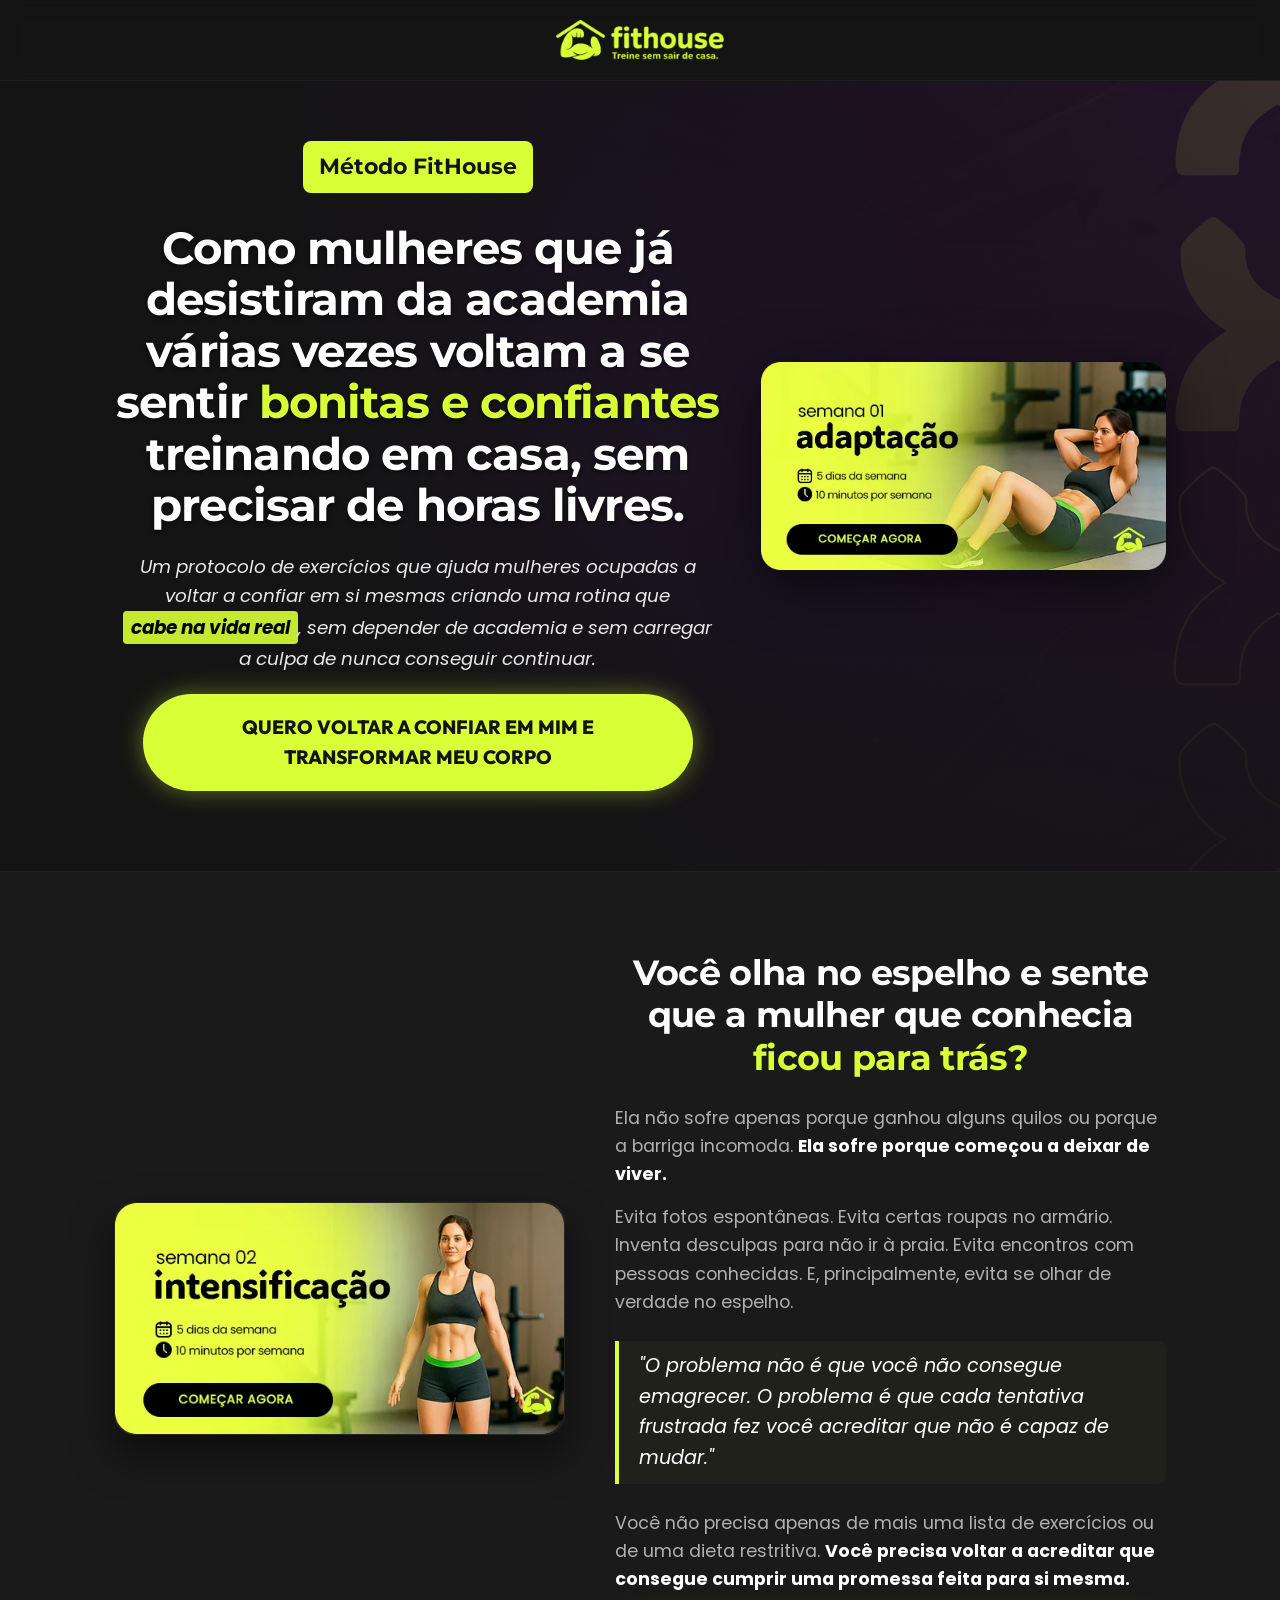
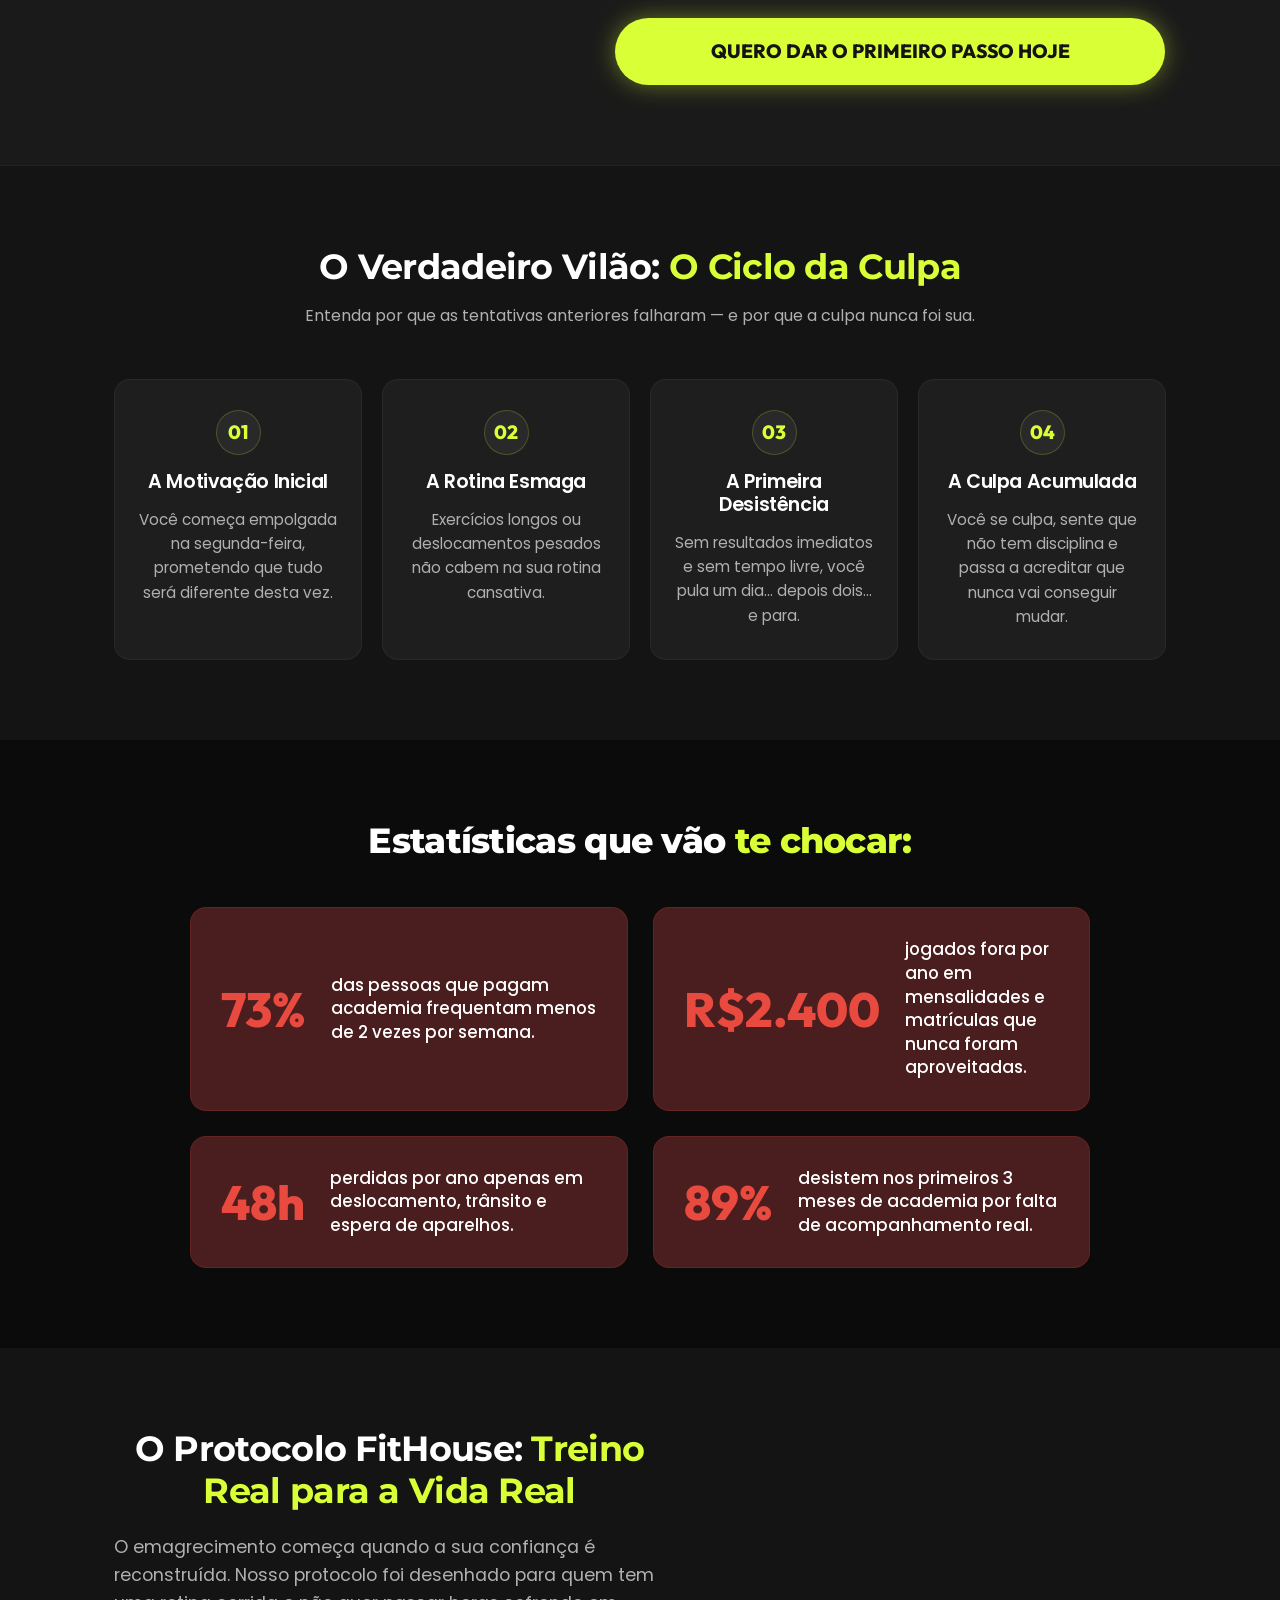
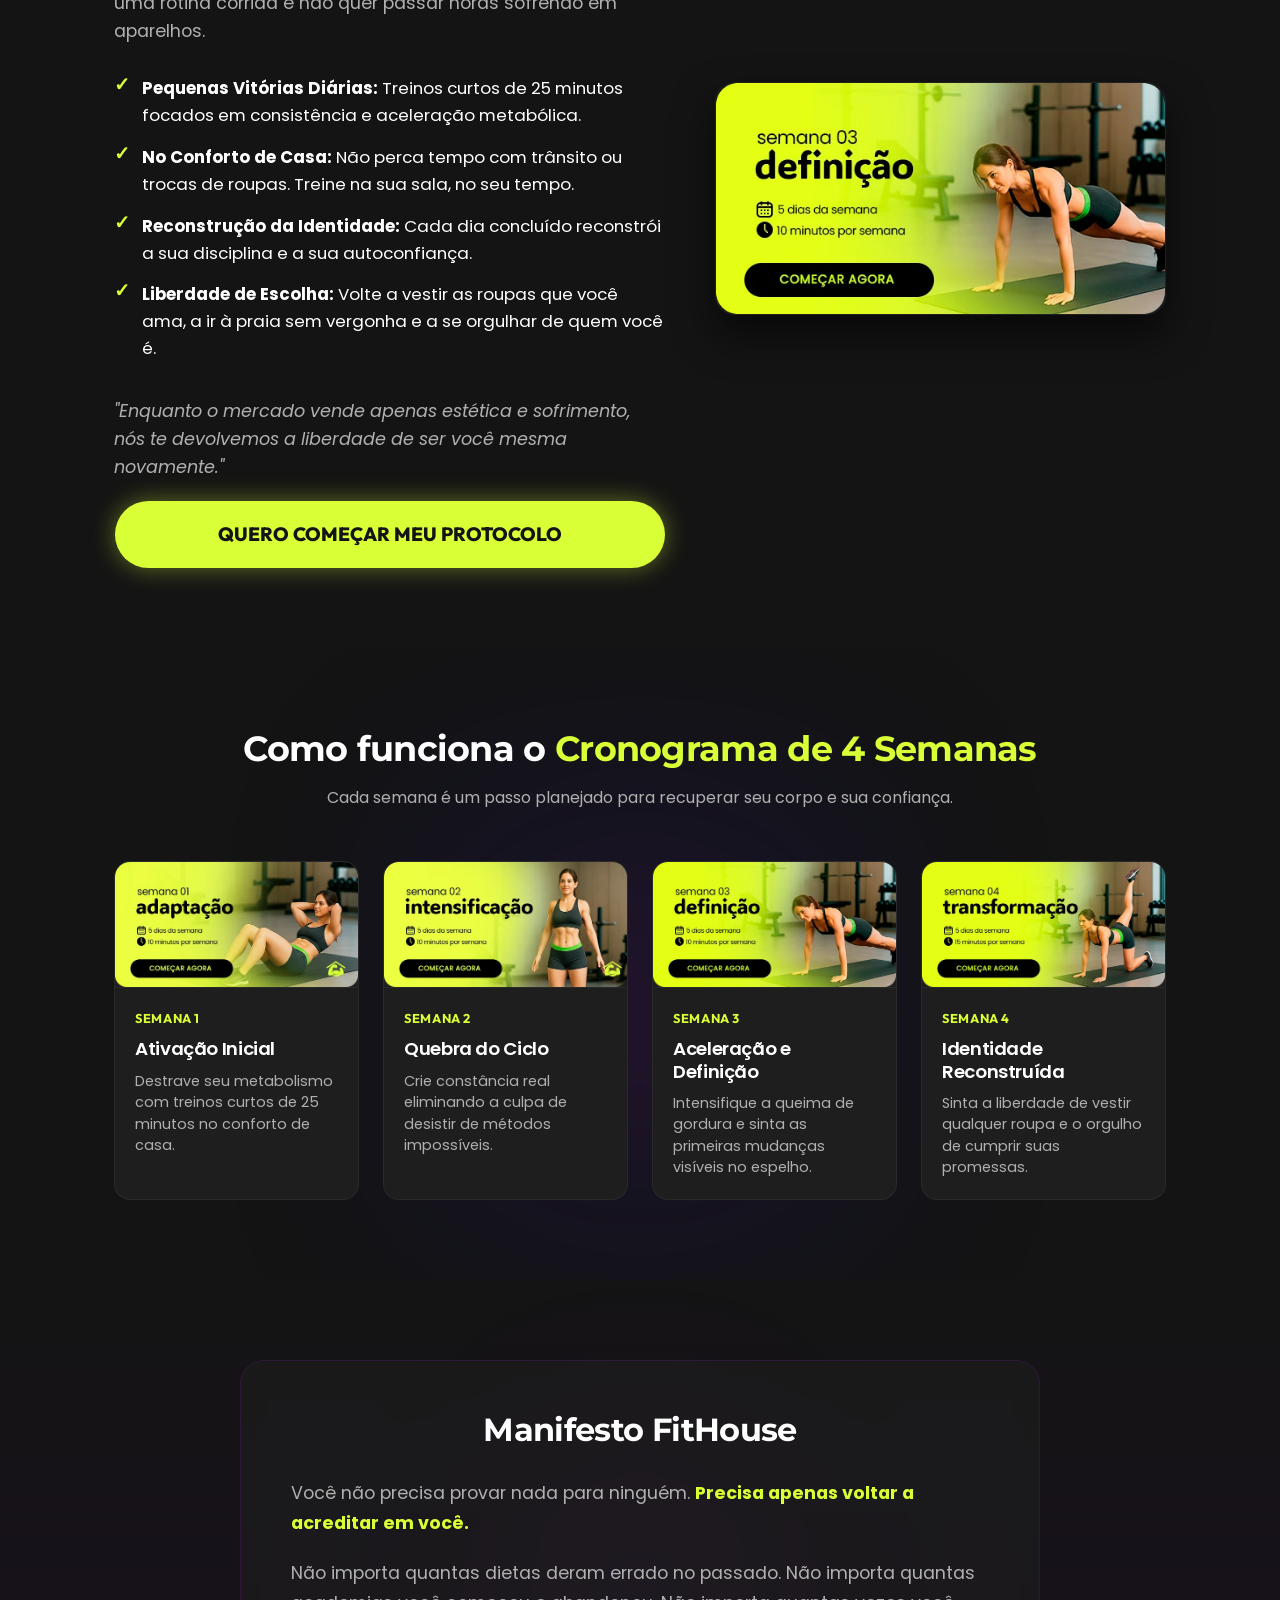
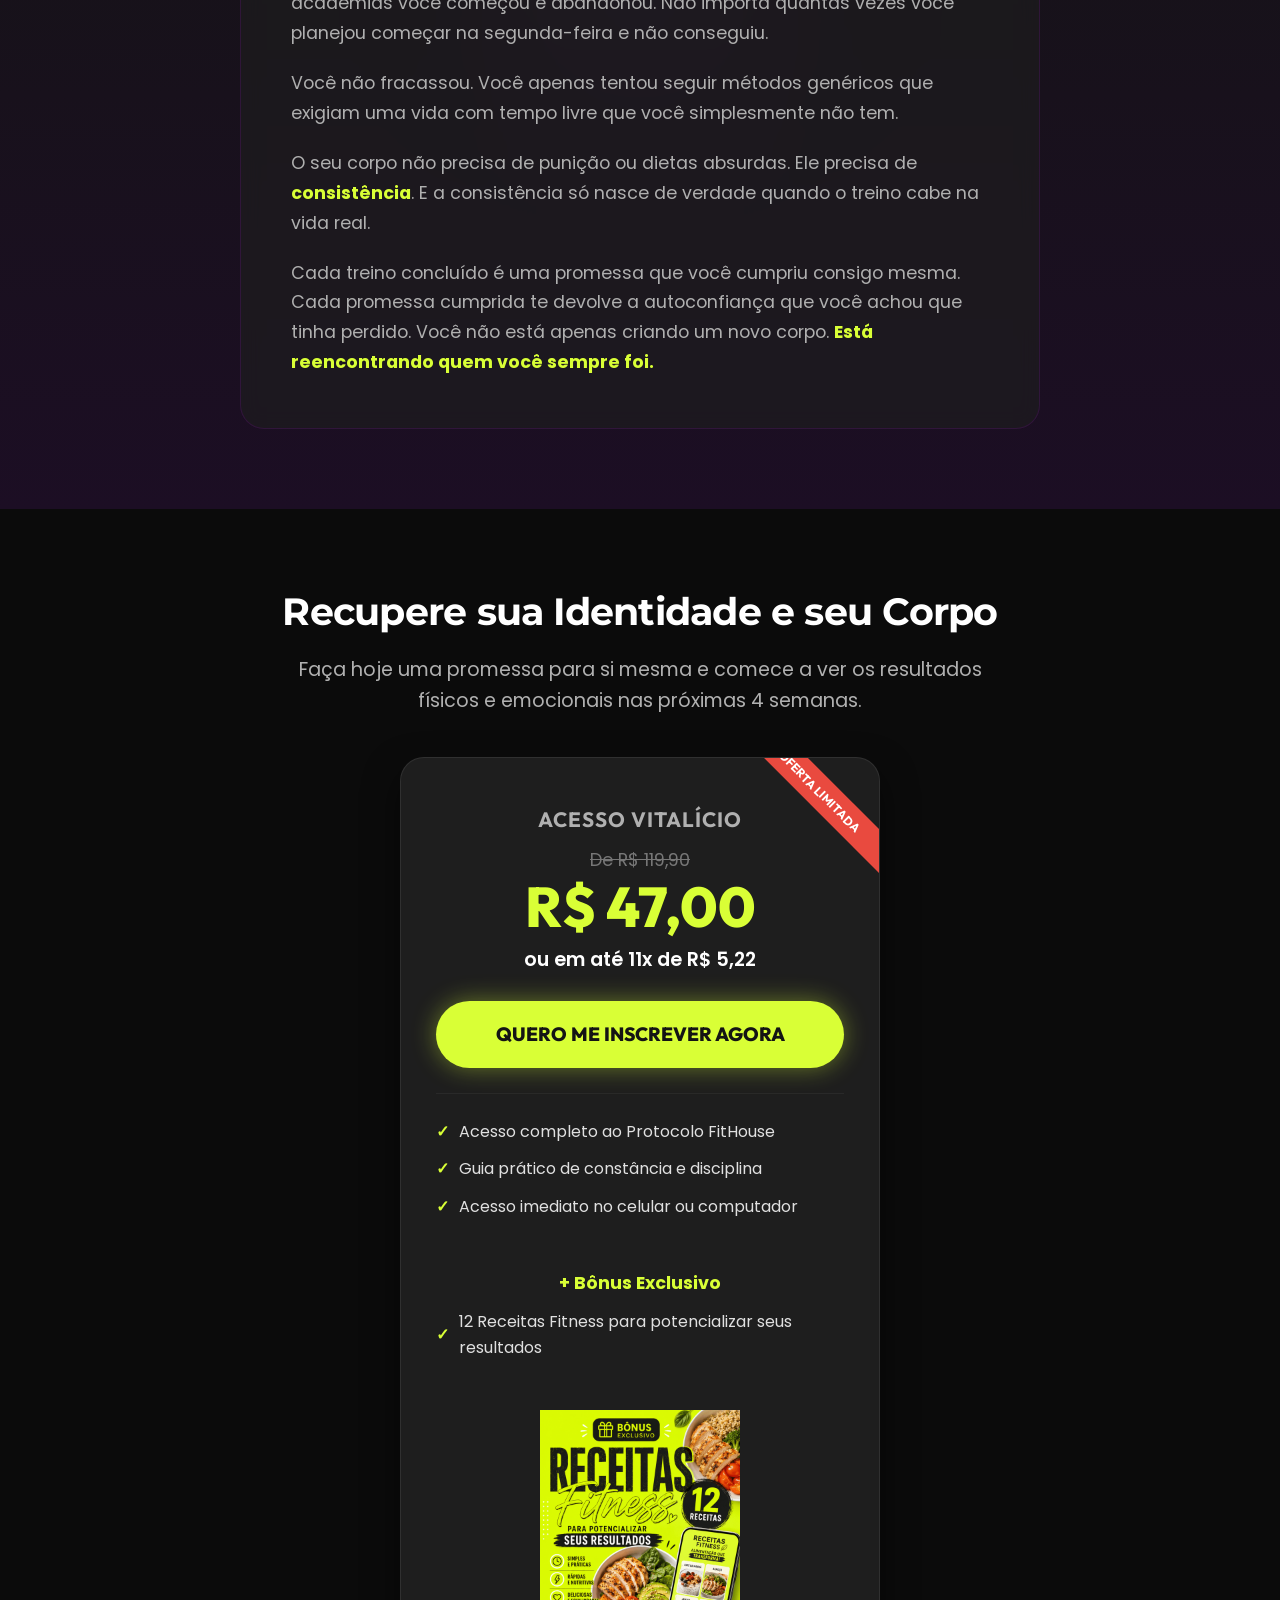
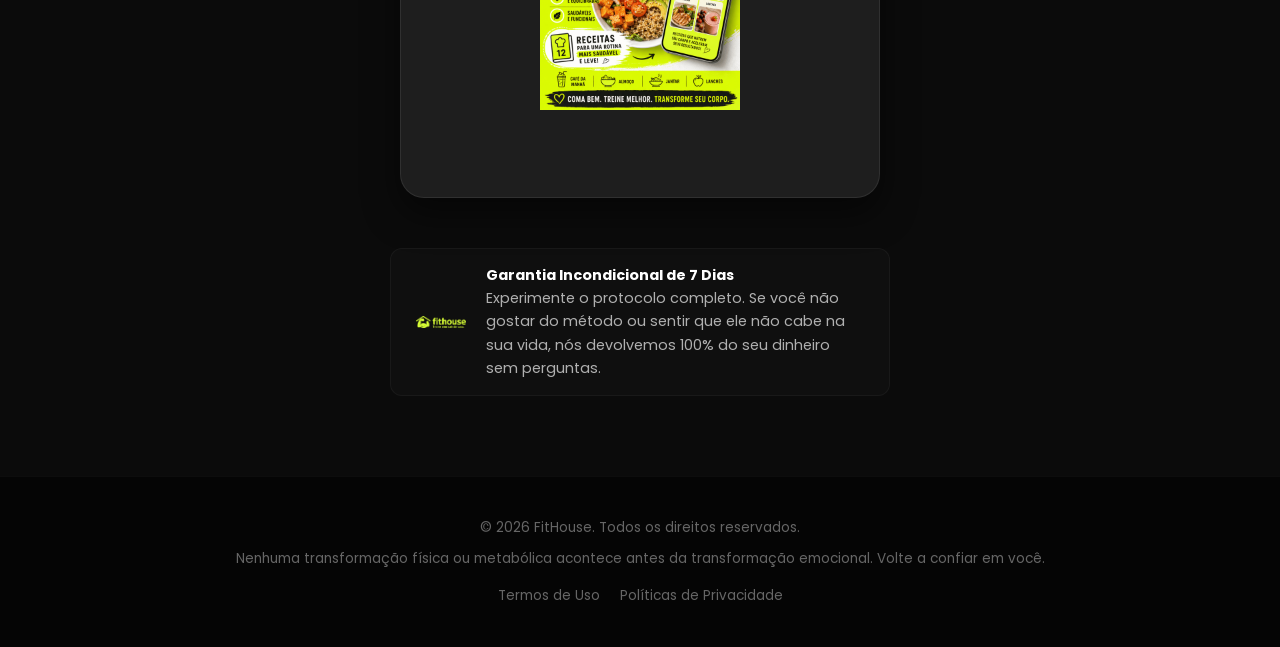
==== commit 1111e14f: "feat: add landing page assets and update layout styles for improved responsiveness" ====
--- a/PÁGINA DE VENDAS/index.html
+++ b/PÁGINA DE VENDAS/index.html
@@ -9,6 +9,23 @@
   <title>Protocolo FitHouse - Volte a Confiar em Você</title>
   <link rel="stylesheet" href="style.css">
   <link rel="shortcut icon" href="../IMAGENS/WEBP/logo.webp" type="image/webp">
+
+  <!-- Meta Pixel Code -->
+  <script>
+    !function(f,b,e,v,n,t,s)
+    {if(f.fbq)return;n=f.fbq=function(){n.callMethod?
+    n.callMethod.apply(n,arguments):n.queue.push(arguments)};
+    if(!f._fbq)f._fbq=n;n.push=n;n.loaded=!0;n.version='2.0';
+    n.queue=[];t=b.createElement(e);t.async=!0;
+    t.src=v;s=b.getElementsByTagName(e)[0];
+    s.parentNode.insertBefore(t,s)}(window, document,'script',
+    'https://connect.facebook.net/en_US/fbevents.js');
+    fbq('init', '2416394335521032');
+    fbq('track', 'PageView');
+  </script>
+  <noscript><img height="1" width="1" style="display:none"
+      src="https://www.facebook.com/tr?id=2416394335521032&ev=PageView&noscript=1" /></noscript>
+  <!-- End Meta Pixel Code -->
 </head>
 
 <body>
@@ -272,6 +289,14 @@
           <li>Acesso completo ao Protocolo FitHouse</li>
           <li>Guia prático de constância e disciplina</li>
           <li>Acesso imediato no celular ou computador</li>
+          <br>
+          <p style="text-align: center; color: #D9FF36; font-size: 1.1rem;"><b>+ Bônus Exclusivo</b></p>
+          <li>12 Receitas Fitness para potencializar seus resultados</li>
+          <br>
+          <div style="text-align: center;">
+            <img src="../IMAGENS/PNG/bonus.png" alt="Bônus Exclusivo"
+              style="width: 200px; height: auto; display: inline-block;">
+          </div>
         </ul>
       </div>
 
--- a/PÁGINA DE VENDAS/style.css
+++ b/PÁGINA DE VENDAS/style.css
@@ -26,12 +26,17 @@
   scroll-behavior: smooth;
 }
 
+html,
+body {
+  max-width: 100%;
+  overflow-x: hidden;
+}
+
 body {
   background-color: var(--bg-color);
   color: var(--text-primary);
   font-family: var(--font-poppins);
   line-height: 1.6;
-  overflow-x: hidden;
   -webkit-font-smoothing: antialiased;
 }
 
@@ -95,6 +100,7 @@
 /* Glow Background Effects */
 .glow-bg {
   position: relative;
+  overflow: hidden;
 }
 
 .glow-bg::before {
@@ -118,6 +124,9 @@
   backdrop-filter: blur(10px);
   position: sticky;
   top: 0;
+  left: 0;
+  width: 100%;
+  max-width: 100%;
   z-index: 100;
   border-bottom: 1px solid rgba(255, 255, 255, 0.05);
 }
@@ -926,4 +935,50 @@
   .roadmap-grid {
     grid-template-columns: 1fr;
   }
+
+  /* General Mobile Responsiveness Overrides */
+  h1, .hero-headline {
+    font-size: 1.8rem !important;
+  }
+  
+  h2, .emotional-title, .cycle-title-area h2, .stats-title, .method-title, .manifesto-title, .checkout-headline {
+    font-size: 1.5rem !important;
+  }
+  
+  p, .hero-subtitle, .emotional-text, .method-text, .manifesto-text, .checkout-subtitle {
+    font-size: 0.95rem !important;
+  }
+
+  .btn-cta {
+    font-size: 0.95rem !important;
+    padding: 14px 20px !important;
+  }
+  
+  .container {
+    padding: 0 16px !important;
+  }
+  
+  .section-padding {
+    padding: 40px 0 !important;
+  }
+  
+  .guarantee-box {
+    flex-direction: column;
+    text-align: center;
+    padding: 15px;
+  }
+  
+  .guarantee-text {
+    text-align: center;
+  }
+  
+  .stats-card {
+    flex-direction: column;
+    text-align: center;
+    padding: 20px 15px;
+  }
+  
+  .stats-number {
+    font-size: 2.5rem;
+  }
 }
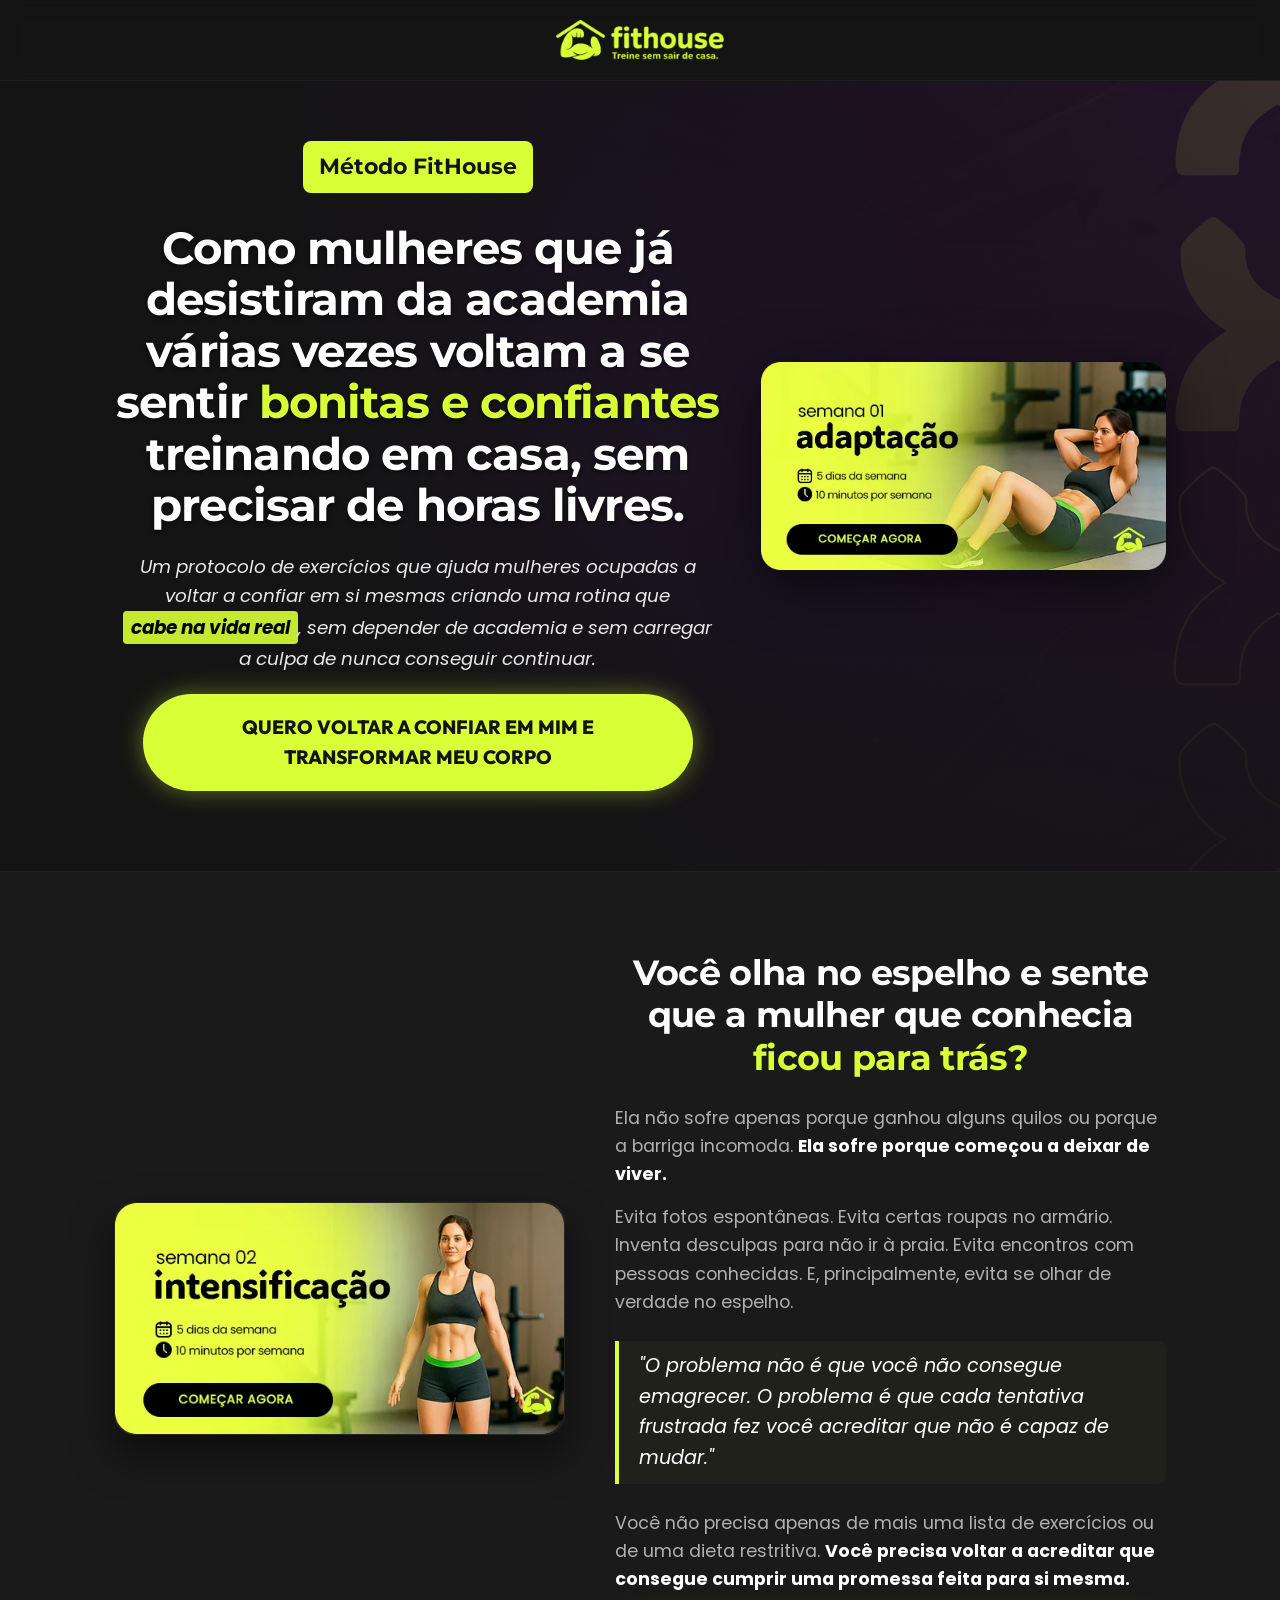
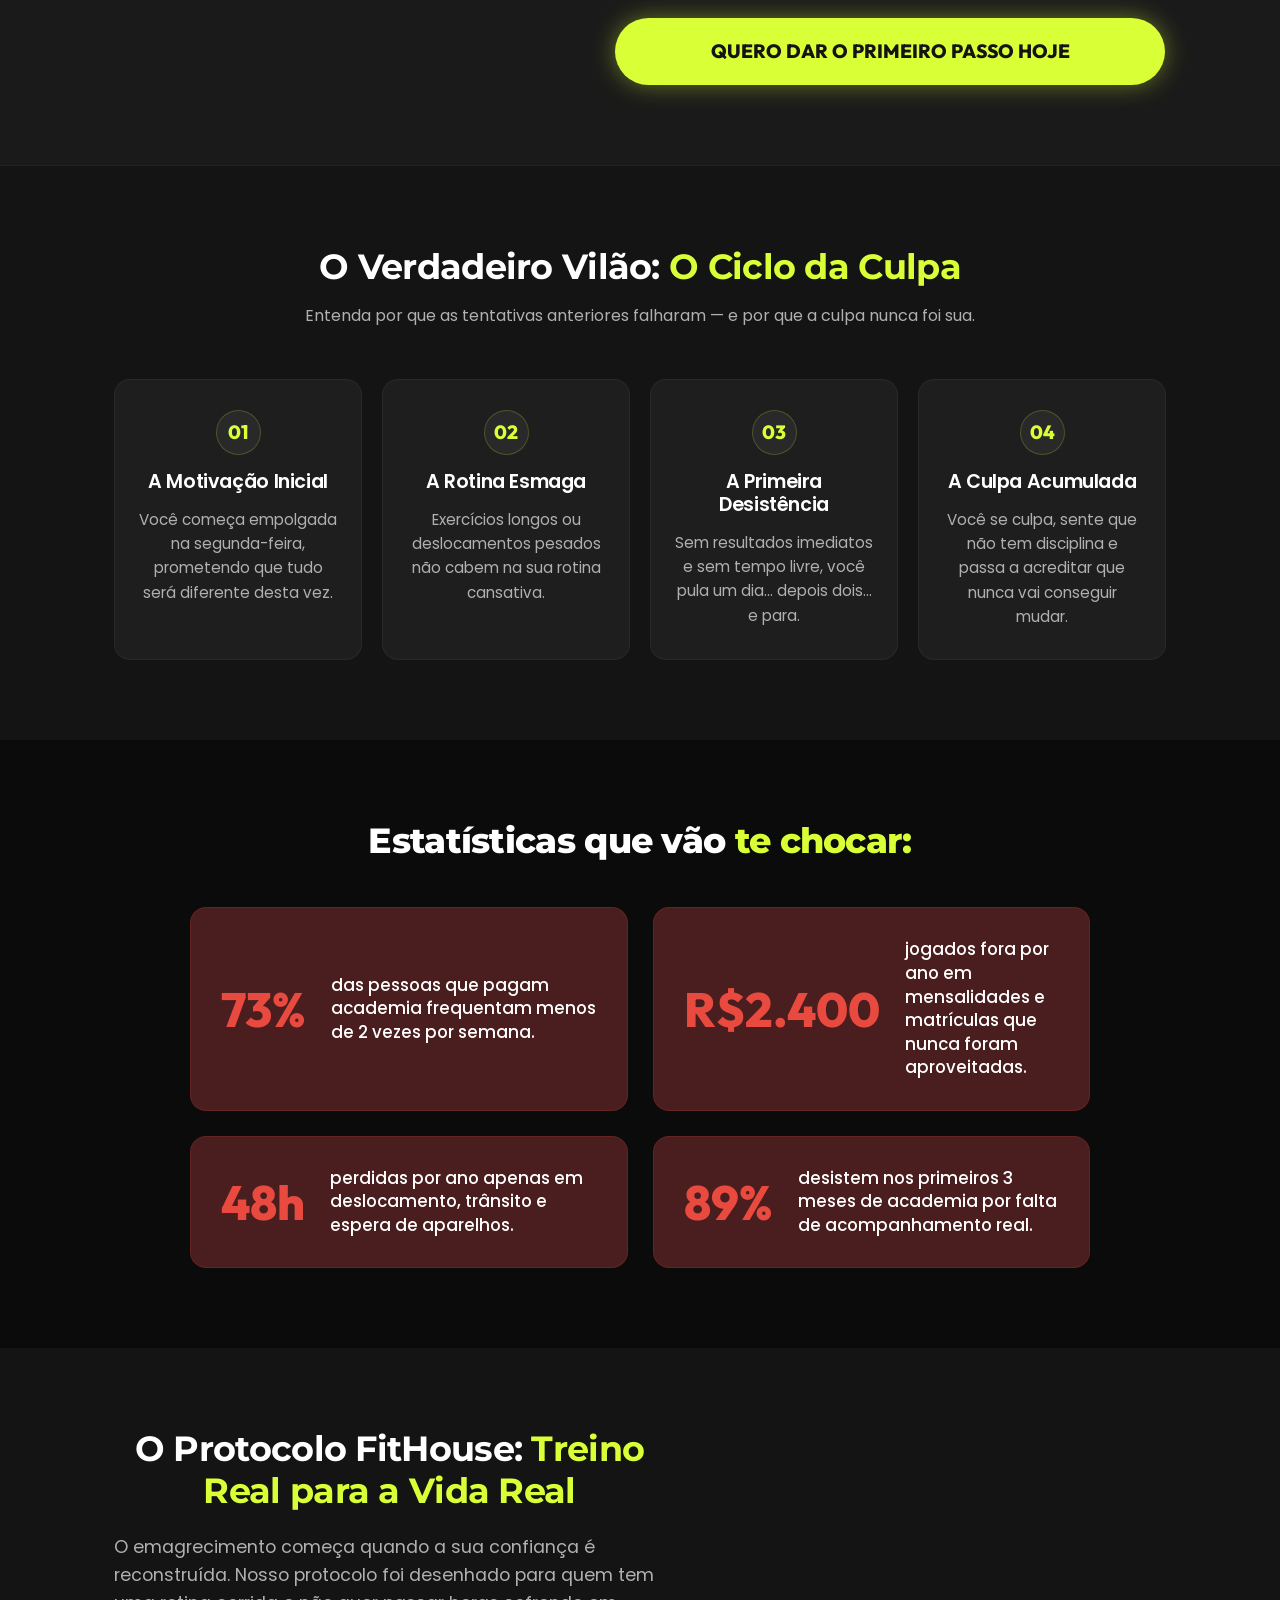
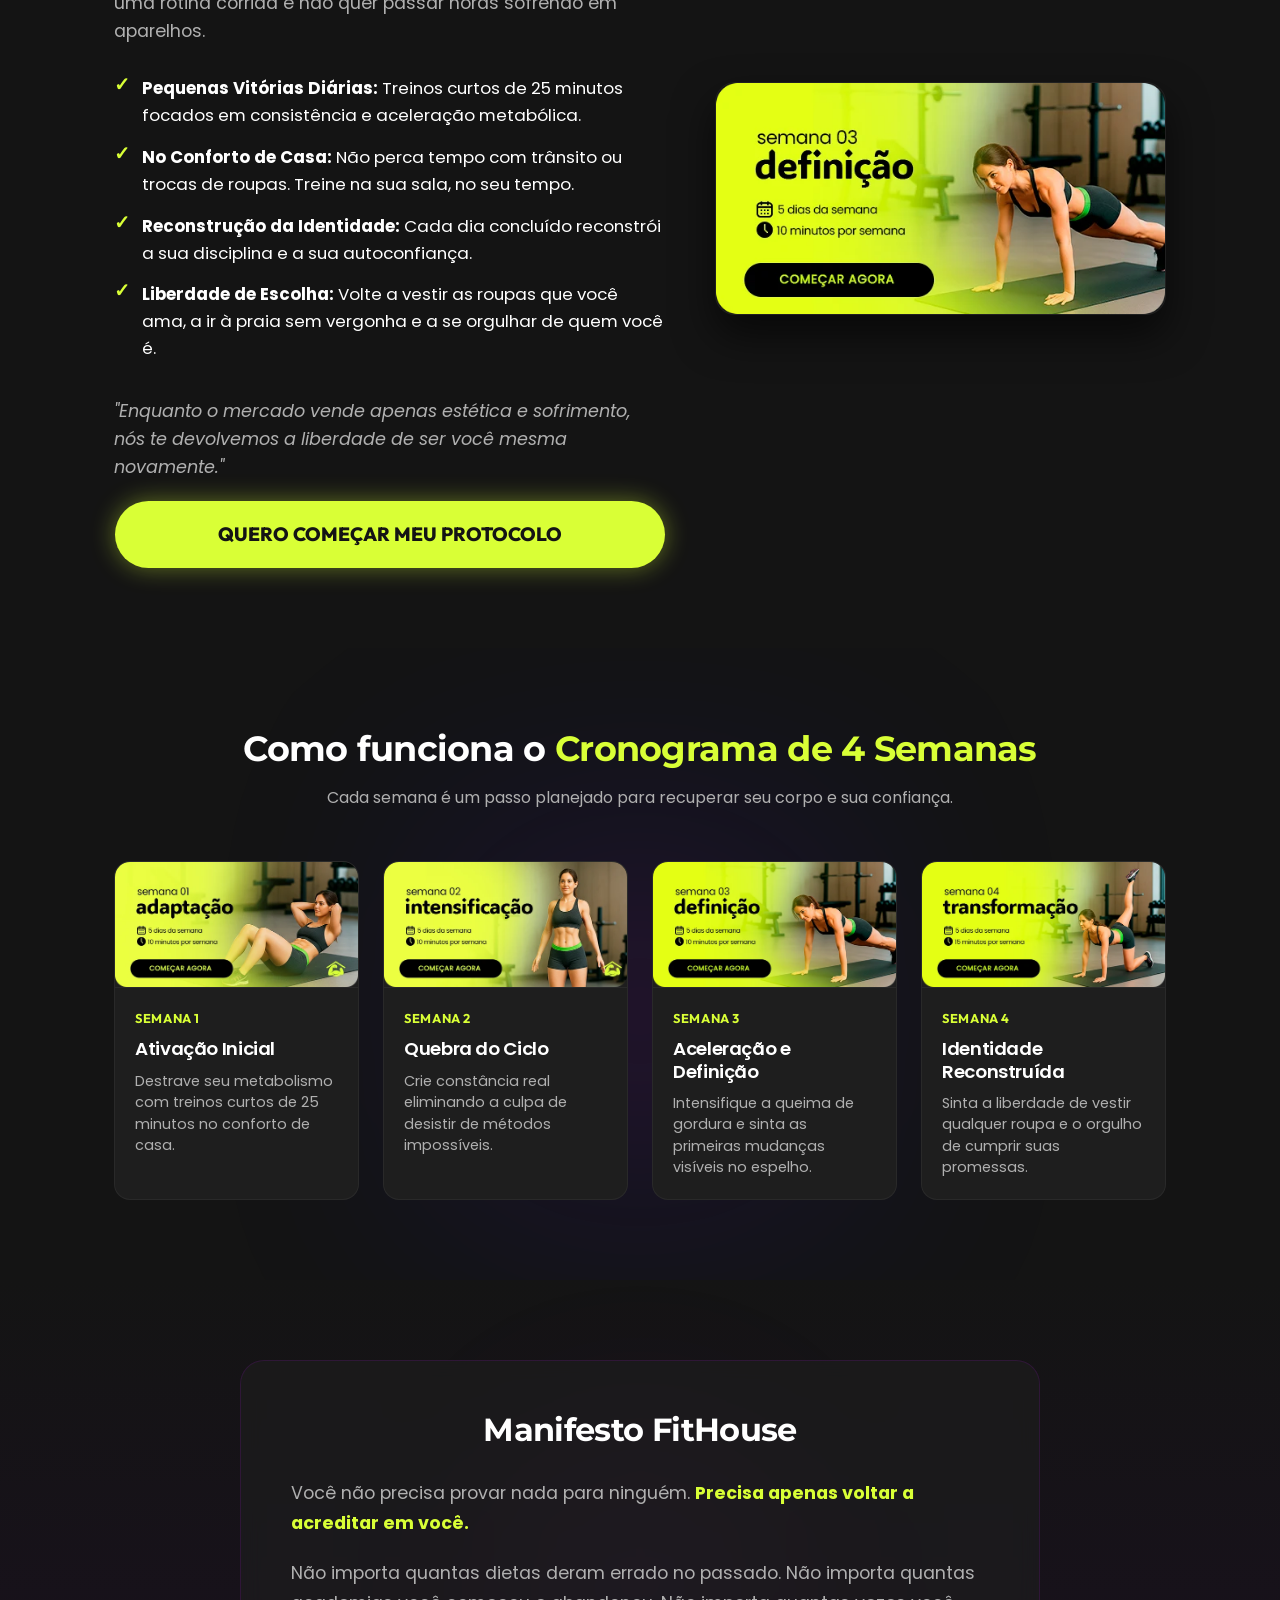
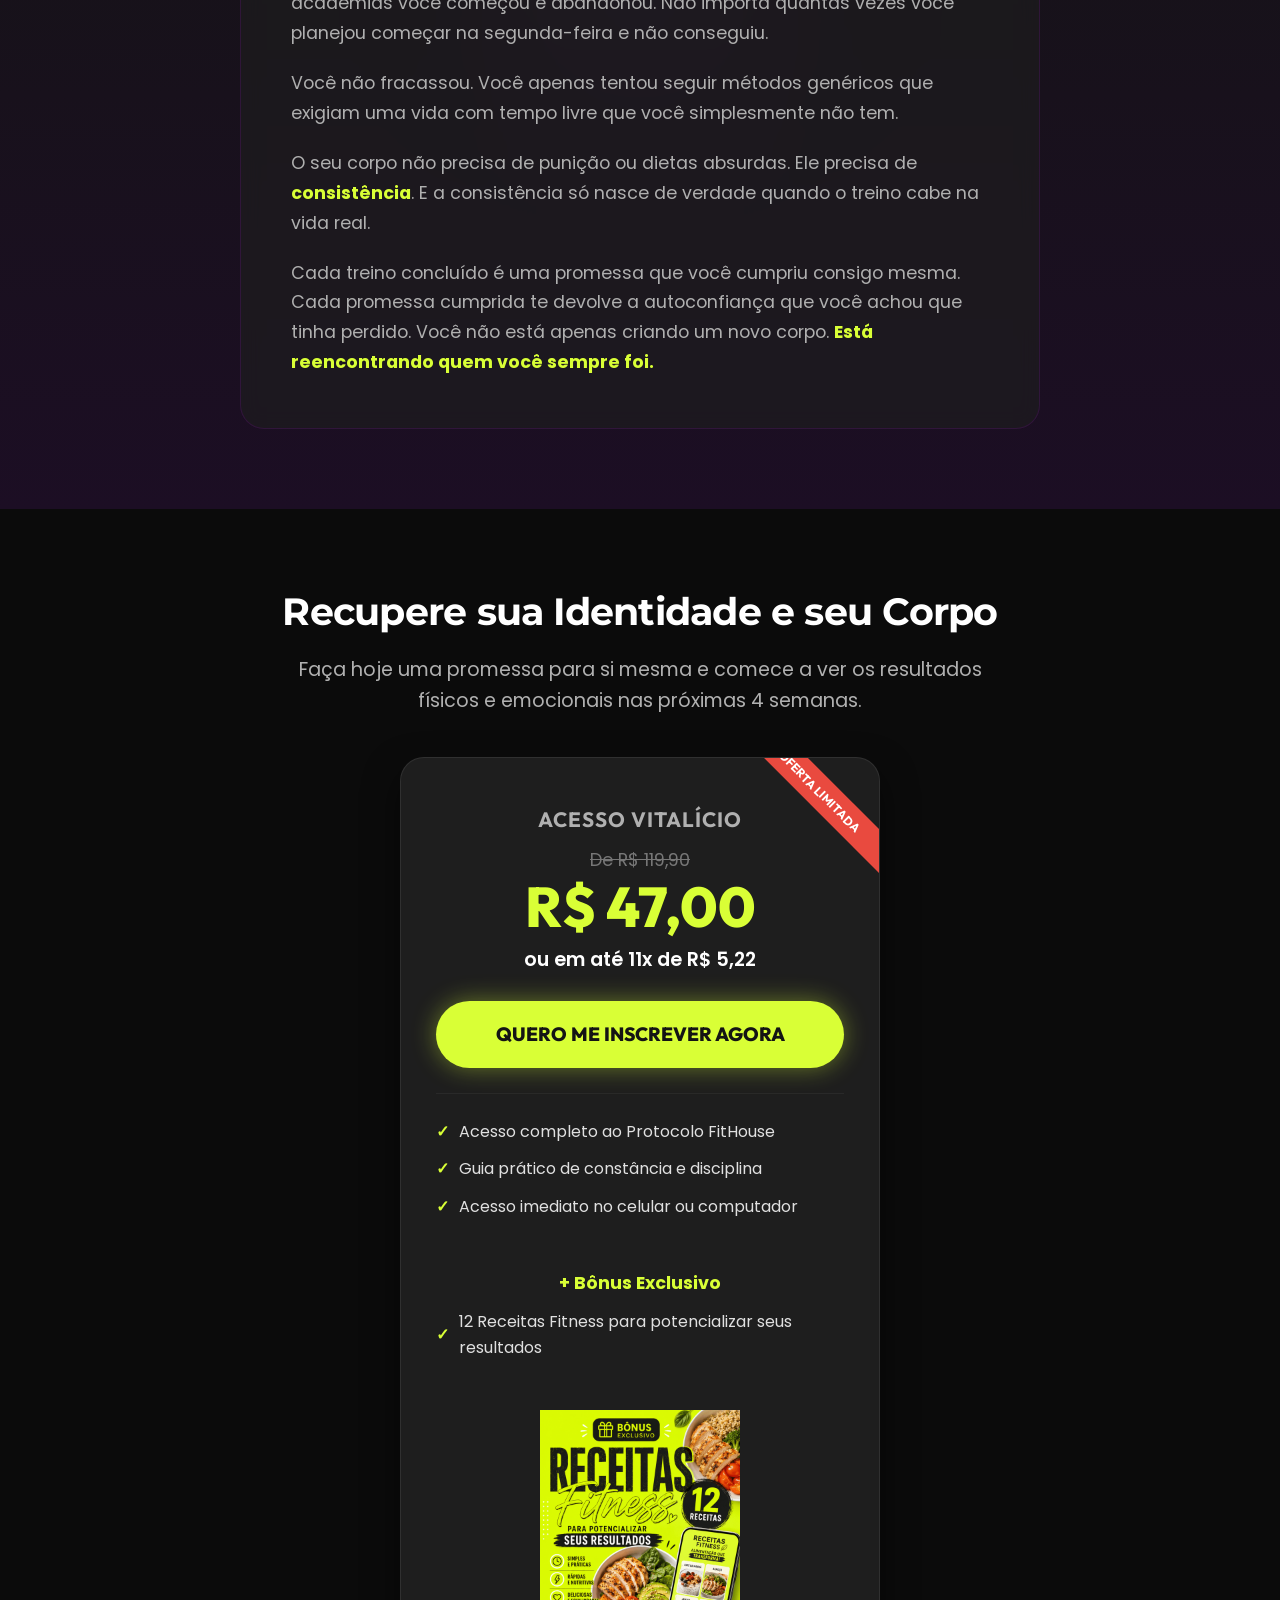
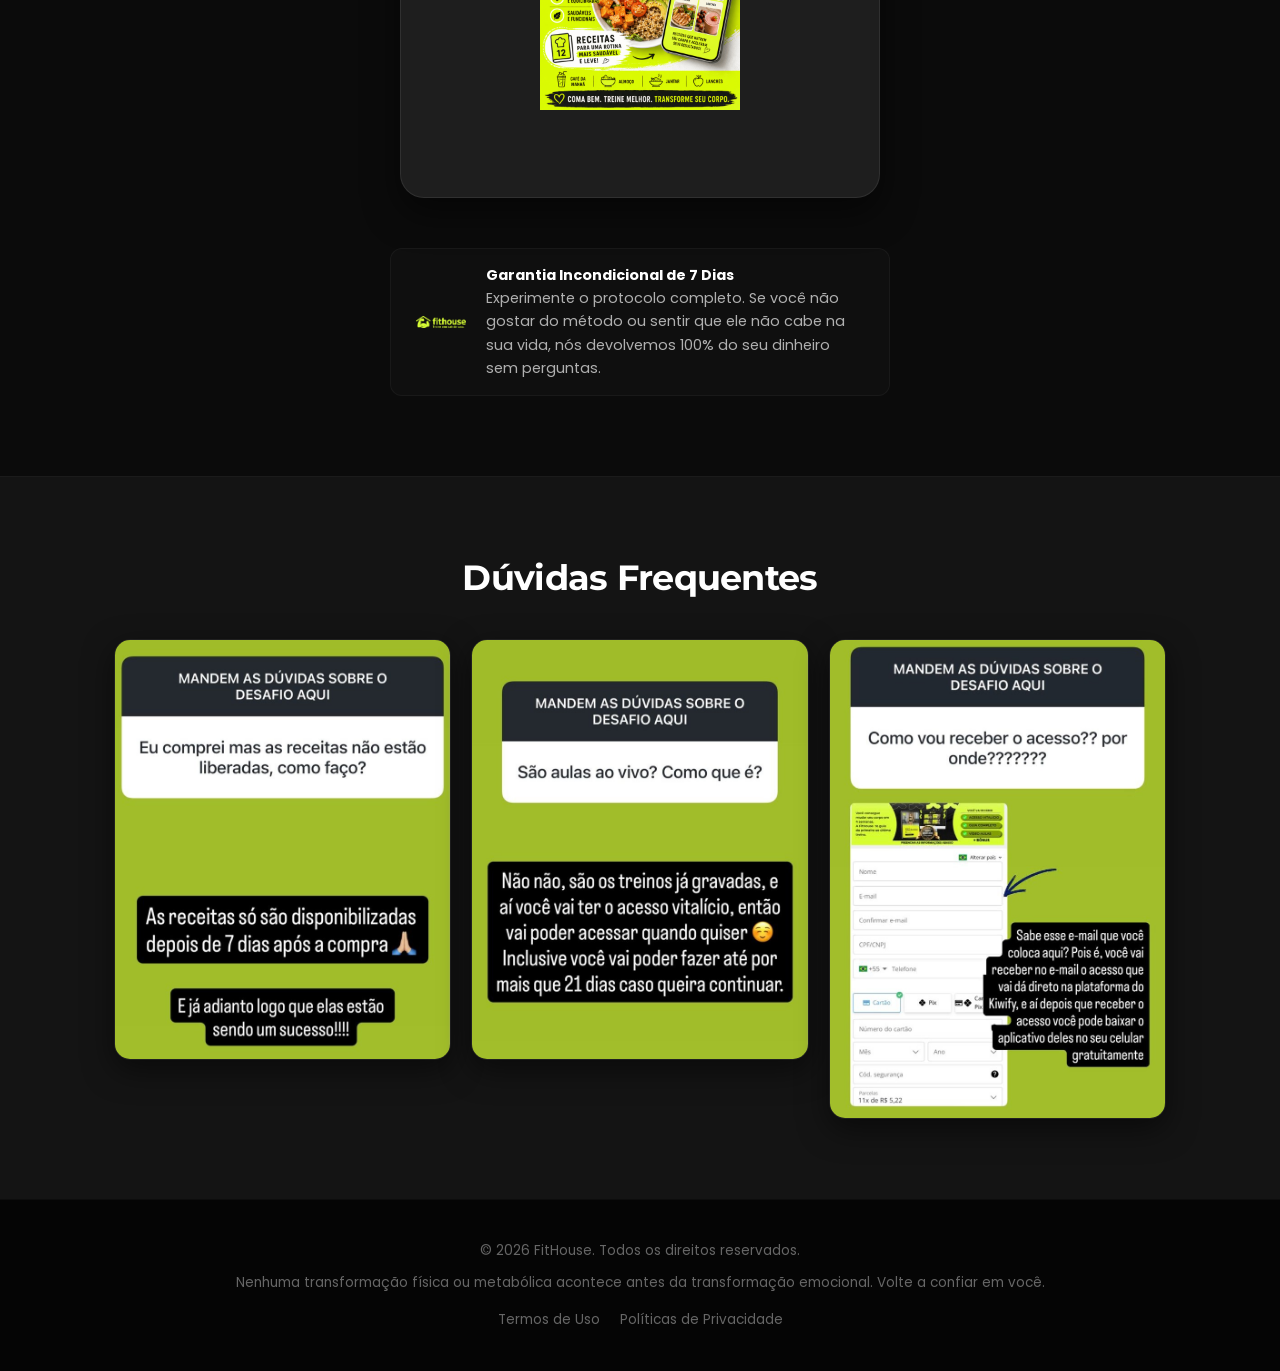
==== commit 58bfd656: "feat: add FAQ section with supporting image gallery to homepage" ====
--- a/PÁGINA DE VENDAS/index.html
+++ b/PÁGINA DE VENDAS/index.html
@@ -313,6 +313,18 @@
     </div>
   </section>
 
+  <!-- FAQ Section (Dúvidas Frequentes) -->
+  <section class="faq section-padding glow-bg" id="faq-section">
+    <div class="container">
+      <h2 class="faq-title" id="faq-headline">Dúvidas Frequentes</h2>
+      <div class="faq-grid">
+        <img src="../IMAGENS/PNG/duvida1.jpeg" alt="Dúvida Frequente 1" class="faq-img">
+        <img src="../IMAGENS/PNG/duvida2.jpeg" alt="Dúvida Frequente 2" class="faq-img">
+        <img src="../IMAGENS/PNG/duvida3.jpeg" alt="Dúvida Frequente 3" class="faq-img">
+      </div>
+    </div>
+  </section>
+
   <!-- Footer -->
   <footer>
     <div class="container">
--- a/PÁGINA DE VENDAS/style.css
+++ b/PÁGINA DE VENDAS/style.css
@@ -941,7 +941,7 @@
     font-size: 1.8rem !important;
   }
   
-  h2, .emotional-title, .cycle-title-area h2, .stats-title, .method-title, .manifesto-title, .checkout-headline {
+  h2, .emotional-title, .cycle-title-area h2, .stats-title, .method-title, .manifesto-title, .checkout-headline, .faq-title {
     font-size: 1.5rem !important;
   }
   
@@ -981,4 +981,50 @@
   .stats-number {
     font-size: 2.5rem;
   }
+}
+
+/* FAQ Section */
+.faq {
+  background-color: var(--bg-color);
+  border-top: 1px solid rgba(255, 255, 255, 0.03);
+}
+
+.faq-title {
+  text-align: center;
+  font-size: 2.2rem;
+  margin-bottom: 40px;
+}
+
+.faq-grid {
+  display: grid;
+  grid-template-columns: repeat(3, 1fr);
+  gap: 20px;
+  max-width: var(--max-width);
+  margin: 0 auto;
+}
+
+.faq-img {
+  width: 100%;
+  height: auto;
+  border-radius: 16px;
+  border: 1px solid rgba(255, 255, 255, 0.05);
+  box-shadow: 0 10px 30px rgba(0, 0, 0, 0.5);
+  transition: transform 0.3s ease;
+}
+
+.faq-img:hover {
+  transform: scale(1.03);
+}
+
+@media (max-width: 991px) {
+  .faq-grid {
+    grid-template-columns: repeat(2, 1fr);
+  }
+}
+
+@media (max-width: 576px) {
+  .faq-grid {
+    grid-template-columns: 1fr;
+    max-width: 400px;
+  }
 }
